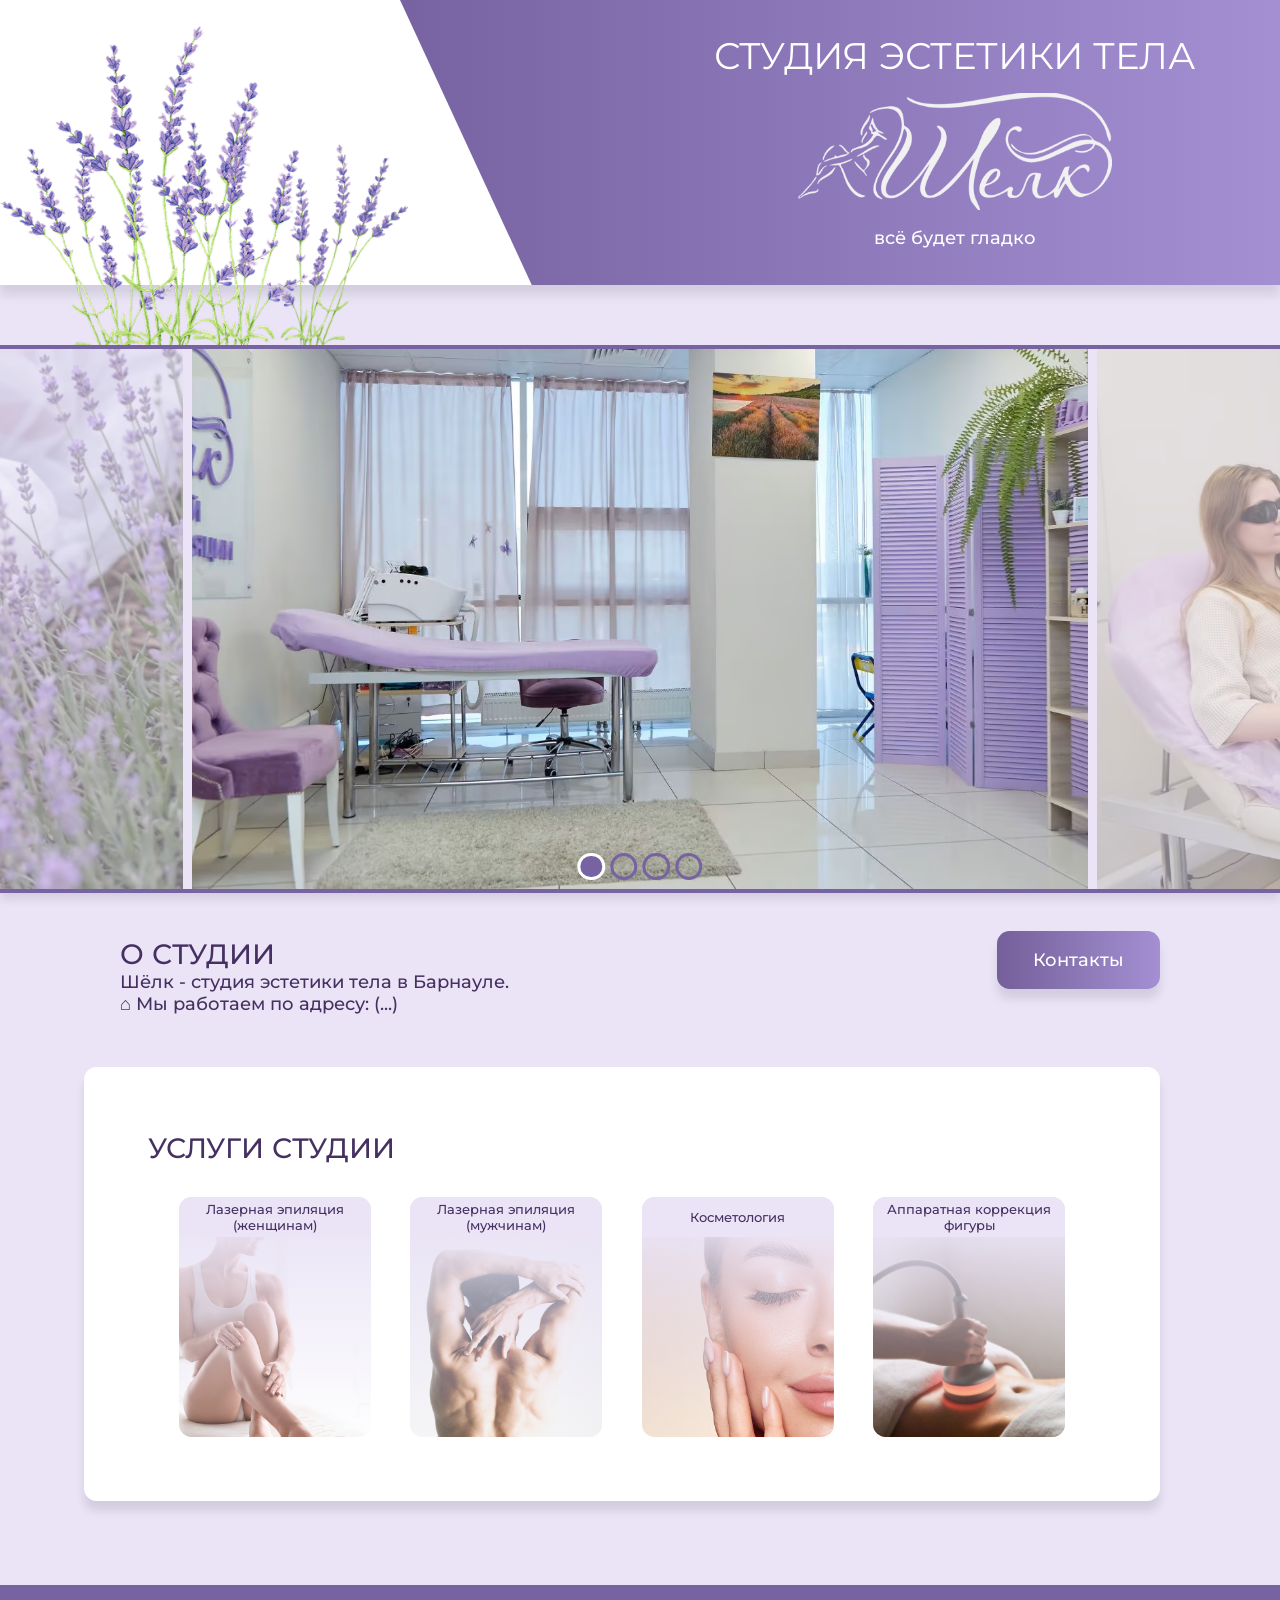
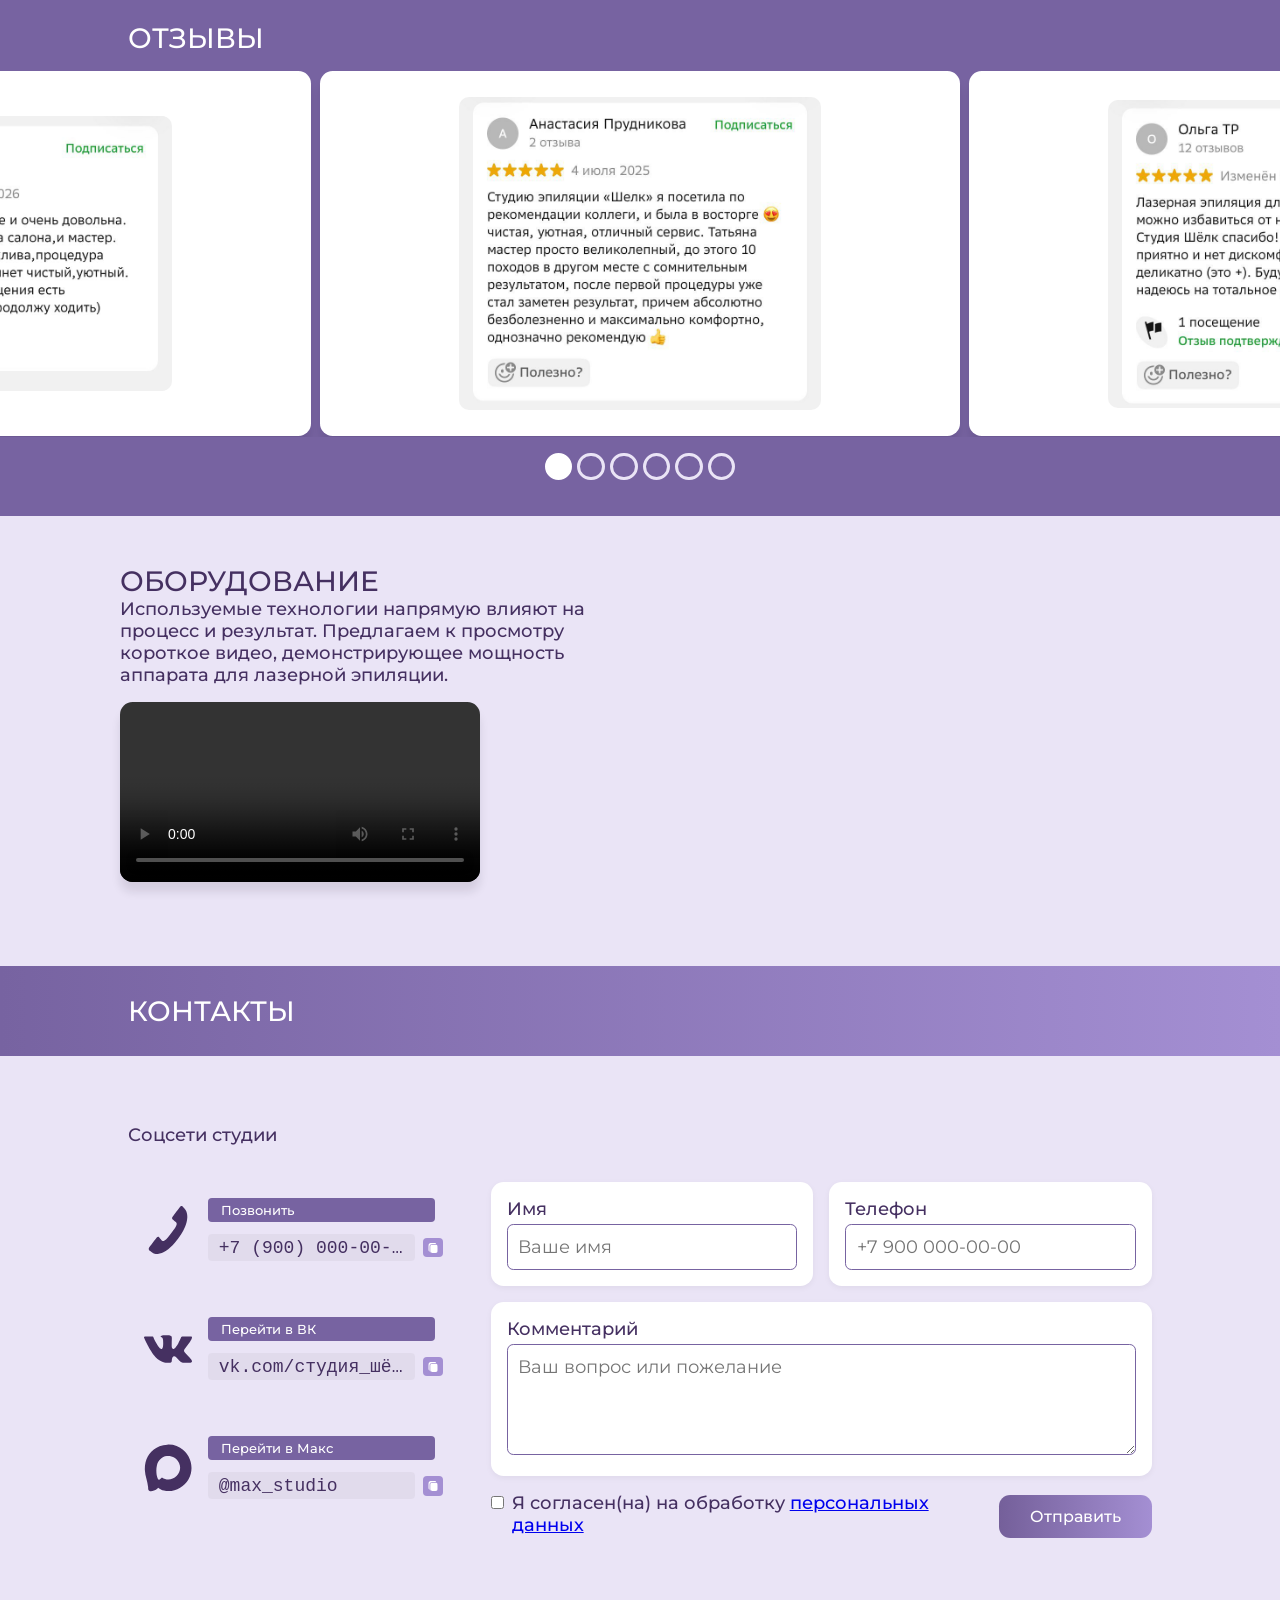
==== src/index.html @ 47ac58d4 "change text spacing" ====
<!DOCTYPE html>
<html lang="en">
<head>
    <meta charset="UTF-8">
    <meta name="viewport" content="width=device-width, initial-scale=1.0">
    <meta name="description" content="Студия эстетики тела «Шёлк» в Барнауле. Лазерная эпиляция, вакуумный массаж, уход за лицом и телом. Запись онлайн или по телефону.">
    <title> Студия Шёлк | Главная </title>

    <link rel="stylesheet" href="./styles/index.css">
    
    <link rel="preconnect" href="https://fonts.googleapis.com">
    <link rel="preconnect" href="https://fonts.gstatic.com" crossorigin>
    <link href="https://fonts.googleapis.com/css2?family=Montserrat:ital,wght@0,100..900;1,100..900&display=swap" rel="stylesheet">

    <script src="index.js" defer></script>
</head>

<body class="flow">
    <header class="flex main-header">
        <div class="flex">

        </div>

        <div class="flow flow--space-small">
            <h1 class="uppercase fs-900">Студия эстетики тела</h1>
            <img src="./assets/logo.svg" alt="Логотип студии Шёлк">
            <p class="lowercase">Всё будет гладко</p>
        </div>
    </header>

    <main class="grid grid-container grid-container--home flow">
        <a href="#contacts" class="btn-appointment bold">Контакты</a>

        <section class="images-wrapper has-lavender" aria-label="Фотографии интерьера студии">
            <div class="carousel-viewport">
                <div class="images-carousel flex">
                    <!-- Слайды добавятся через JS -->
                </div>
            </div>
            <div class="carousel-controls dot-indicators" role="tablist" aria-label="Выберите слайд">
                <!-- Точки генерируются динамически -->
            </div>
        </section>

        <section class="about flex">
            <div>
                <h2 class="uppercase">О студии</h2>
                <p>Шёлк - студия эстетики тела в Барнауле.</p> <p> ⌂ Мы работаем по адресу: (...)</p>
            </div>
        </section>
        
        <section class="services flow">
            <h2 class="uppercase bold">Услуги студии</h2>

            <div class="services-wrapper flex">
                <a href="lazer.html" class="services__card-link">
                    <p class="service-name flex bold">Лазерная эпиляция (женщинам)</p>
                    <div class="services__card-image">
                        <img src="./assets/services-images/img-lazer.png" alt="" loading="lazy">
                    </div>
                </a>

                <a href="lazer-men.html" class="services__card-link">
                    <p class="service-name flex">Лазерная эпиляция (мужчинам)</p>
                    <div class="services__card-image">
                        <img src="./assets/services-images/img-lazer-male.png" alt="" loading="lazy">
                    </div>
                </a>

                <a href="cosmetology.html" class="services__card-link">
                    <p class="service-name flex">Косметология</p>
                    <div class="services__card-image">
                        <img src="./assets/services-images/img-cosm.png" alt="" loading="lazy">
                    </div>
                </a>

                <a href="body-contouring.html" class="services__card-link">
                    <p class="service-name flex">Аппаратная коррекция фигуры</p>
                    <div class="services__card-image">
                        <img src="./assets/services-images/img-figure.png" alt="" loading="lazy">
                    </div>
                </a>
            </div>
        </section>
        
    <section class="reviews grid">
        <h2 class="uppercase">Отзывы</h2>
        <div class="reviews-carousel-wrapper"> 
            <div class="reviews-carousel flex">
                <!-- Слайды заполняются скриптом -->
            </div>
        </div>
        <div class="reviews-controls dot-indicators" role="tablist" aria-label="Выберите слайд">
            <!-- Точки генерируются динамически -->
        </div>
    </section>

        <section class="tech flex">
            <div>
        <h2 class="uppercase">Оборудование</h2>
        <p>Используемые технологии напрямую влияют на процесс и результат. Предлагаем к просмотру короткое видео, демонстрирующее мощность аппарата для лазерной эпиляции.</p>
            </div>
        <video class="video" controls>
            <source src="assets/video-laser.mp4" type="video/mp4">
        </video>
        </section>

<section id="contacts" class="contacts flow" aria-labelledby="contact-heading">
    <h2 id="contact-heading" class="uppercase">Контакты</h2>
    <div class="contacts-content">
        <p>Соцсети студии</p>

        <div class="contacts-layout">
            <div class="contact-cards">
                <!-- Телефон -->
                <div class="contact-card">
                    <img src="assets/social/558022.svg" alt="Телефон" width="48" height="48" class="contact-card-icon">
                    <div class="contact-card-info">
                        <div class="contact-card-row">
                            <a href="tel:+79000000000" class="contact-card-btn">Позвонить</a>
                        </div>
                        <div class="contact-card-row">
                            <span class="contact-card-id" id="phone-id">+7 (900) 000-00-00</span>
                            <button type="button" class="contact-card-btn copy-btn" data-target="phone-id" aria-label="Скопировать номер телефона"></button>
                        </div>
                    </div>
                </div>

                <!-- ВКонтакте -->
                <div class="contact-card">
                    <img src="assets/social/logo-vk.svg" alt="ВКонтакте" width="48" height="48" class="contact-card-icon">
                    <div class="contact-card-info">
                        <div class="contact-card-row">
                            <a href="https://vk.com/студия_шёлк" target="_blank" rel="noopener noreferrer" class="contact-card-btn">Перейти в ВК</a>
                        </div>
                        <div class="contact-card-row">
                            <span class="contact-card-id" id="vk-id">vk.com/студия_шёлк</span>
                            <button type="button" class="contact-card-btn copy-btn" data-target="vk-id" aria-label="Скопировать адрес ВКонтакте"></button>
                        </div>
                    </div>
                </div>

                <!-- Макс -->
                <div class="contact-card">
                    <img src="assets/social/logo_max.svg" alt="Мессенджер Макс" width="48" height="48" class="contact-card-icon">
                    <div class="contact-card-info">
                        <div class="contact-card-row">
                            <a href="https://t.me/max_studio" target="_blank" rel="noopener noreferrer" class="contact-card-btn">Перейти в Макс</a>
                        </div>
                        <div class="contact-card-row">
                            <span class="contact-card-id" id="max-id">@max_studio</span>
                            <button type="button" class="contact-card-btn copy-btn" data-target="max-id" aria-label="Скопировать ник в Максе"></button>
                        </div>
                    </div>
                </div>
            </div>

            <form id="contact-form" class="contact-form"
                  action="https://formspree.io/f/moeqynnl"
                  method="POST" novalidate>
                <div class="form-columns">
                    <div class="form-column form-column--contacts">
                        <div class="form-group">
                            <label for="name">Имя</label>
                            <input type="text" id="name" name="name" placeholder="Ваше имя" required>
                            <span class="error-message" id="name-error"></span>
                        </div>
                        <div class="form-group">
                            <label for="phone">Телефон</label>
                            <input type="tel" id="phone" name="phone" placeholder="+7 900 000-00-00" required>
                            <span class="error-message" id="phone-error"></span>
                        </div>
                    </div>

                    <div class="form-column form-column--message">
                        <div class="form-group">
                            <label for="message">Комментарий</label>
                            <textarea id="message" name="message" rows="4" placeholder="Ваш вопрос или пожелание"></textarea>
                        </div>
                        <div class="form-group form-group--checkbox">
                            <input type="checkbox" id="consent" name="consent" required>
                            <label for="consent">Я согласен(на) на обработку <a href="#" id="open-policy" data-modal="policy-modal">персональных данных</a></label>
                            <span class="error-message" id="consent-error"></span>
                        </div>
                        <button type="submit" class="submit-btn">Отправить</button>
                        <div id="form-feedback" class="form-feedback" role="status"></div>
                    </div>
                </div>
            </form>
        </div>
    </div>

    <!-- Модальное окно с политикой -->
    <div class="modal" id="policy-modal" role="dialog" aria-modal="true" aria-labelledby="policy-title">
        <div class="modal-content">
            <button type="button" class="modal-close" aria-label="Закрыть">&times;</button>
            <h3 id="policy-title">Политика обработки персональных данных</h3>
            <div class="policy-text">
                <p>Ваши персональные данные (имя, контактная информация) обрабатываются исключительно с целью связи с вами и не передаются третьим лицам. Нажимая кнопку «Отправить», вы даёте согласие на обработку указанных данных.</p>
            </div>
        </div>
    </div>
</section>

    </main>

    <footer>

    </footer>
</body>
</html>
---- src/styles/index.css ----
@import './reset.css';
@import './variables.css';
@import './globals.css';
@import './pages.css';
@import './components.css';
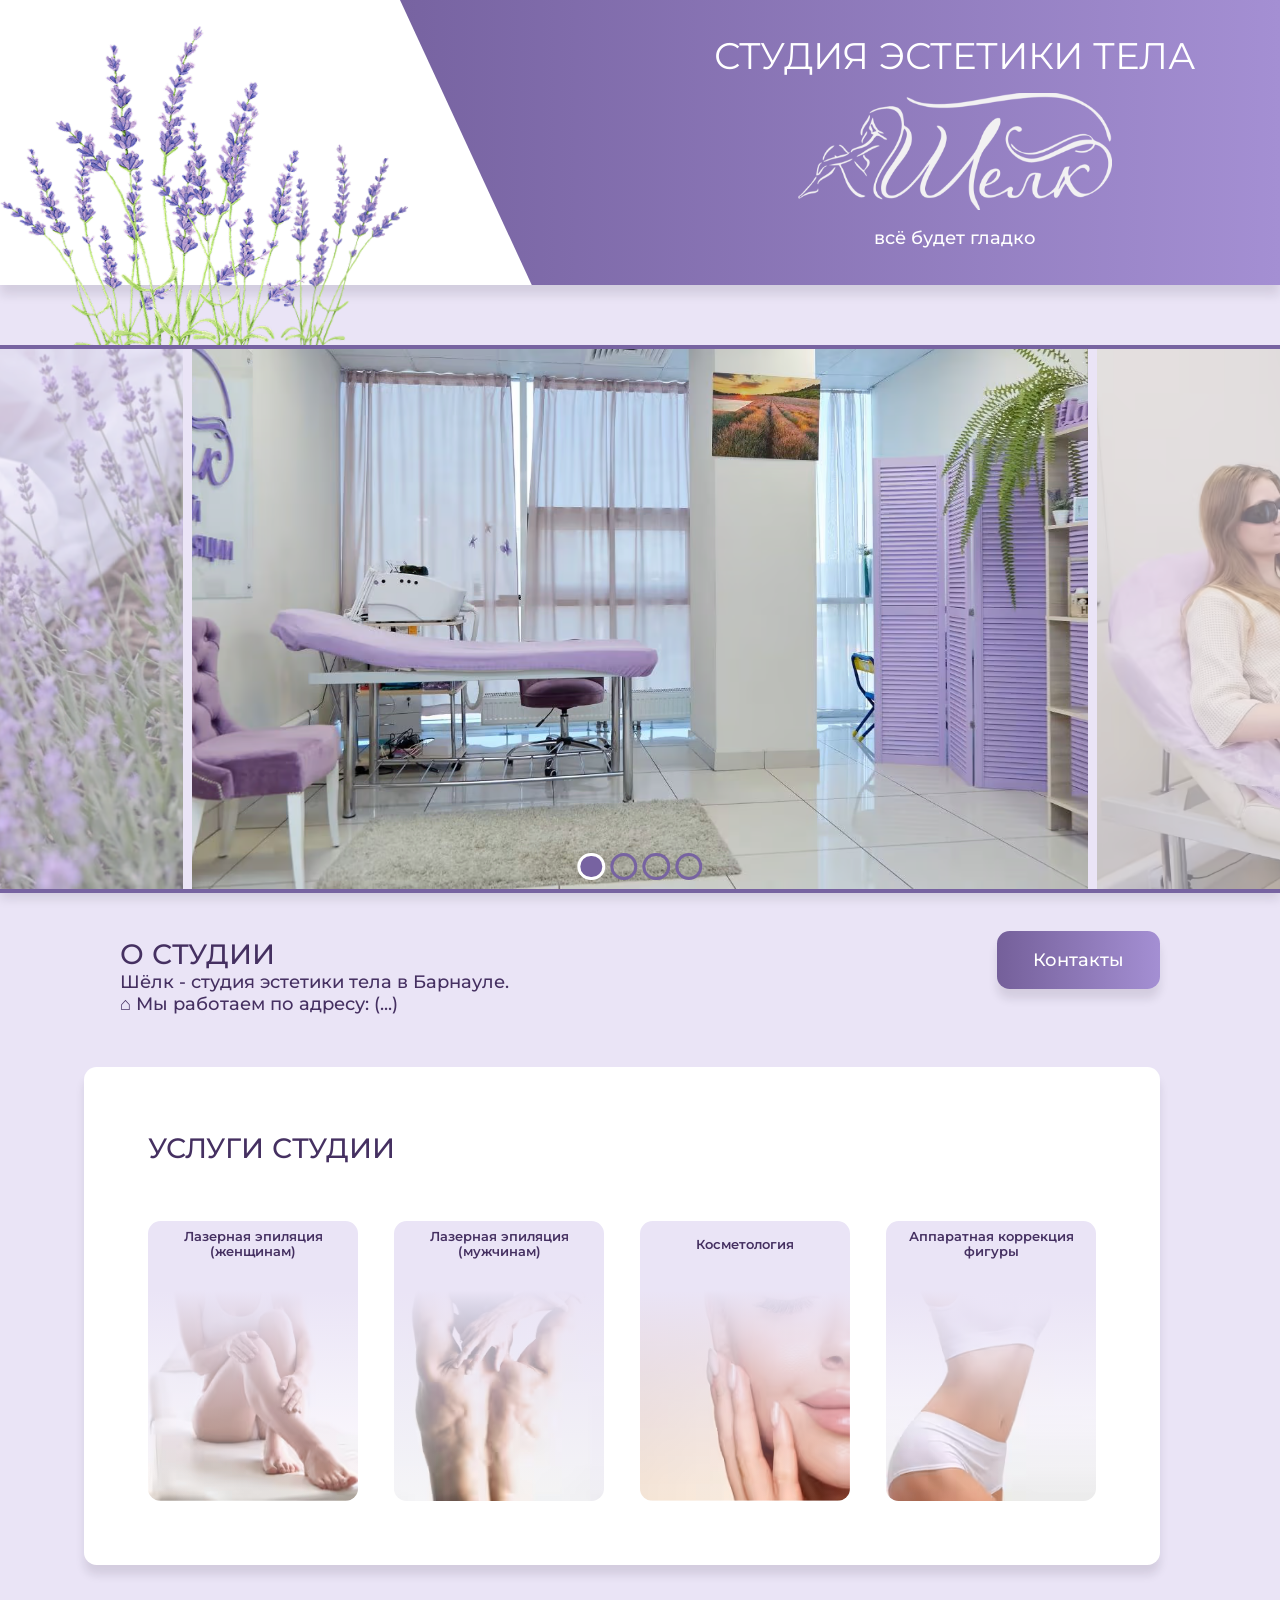
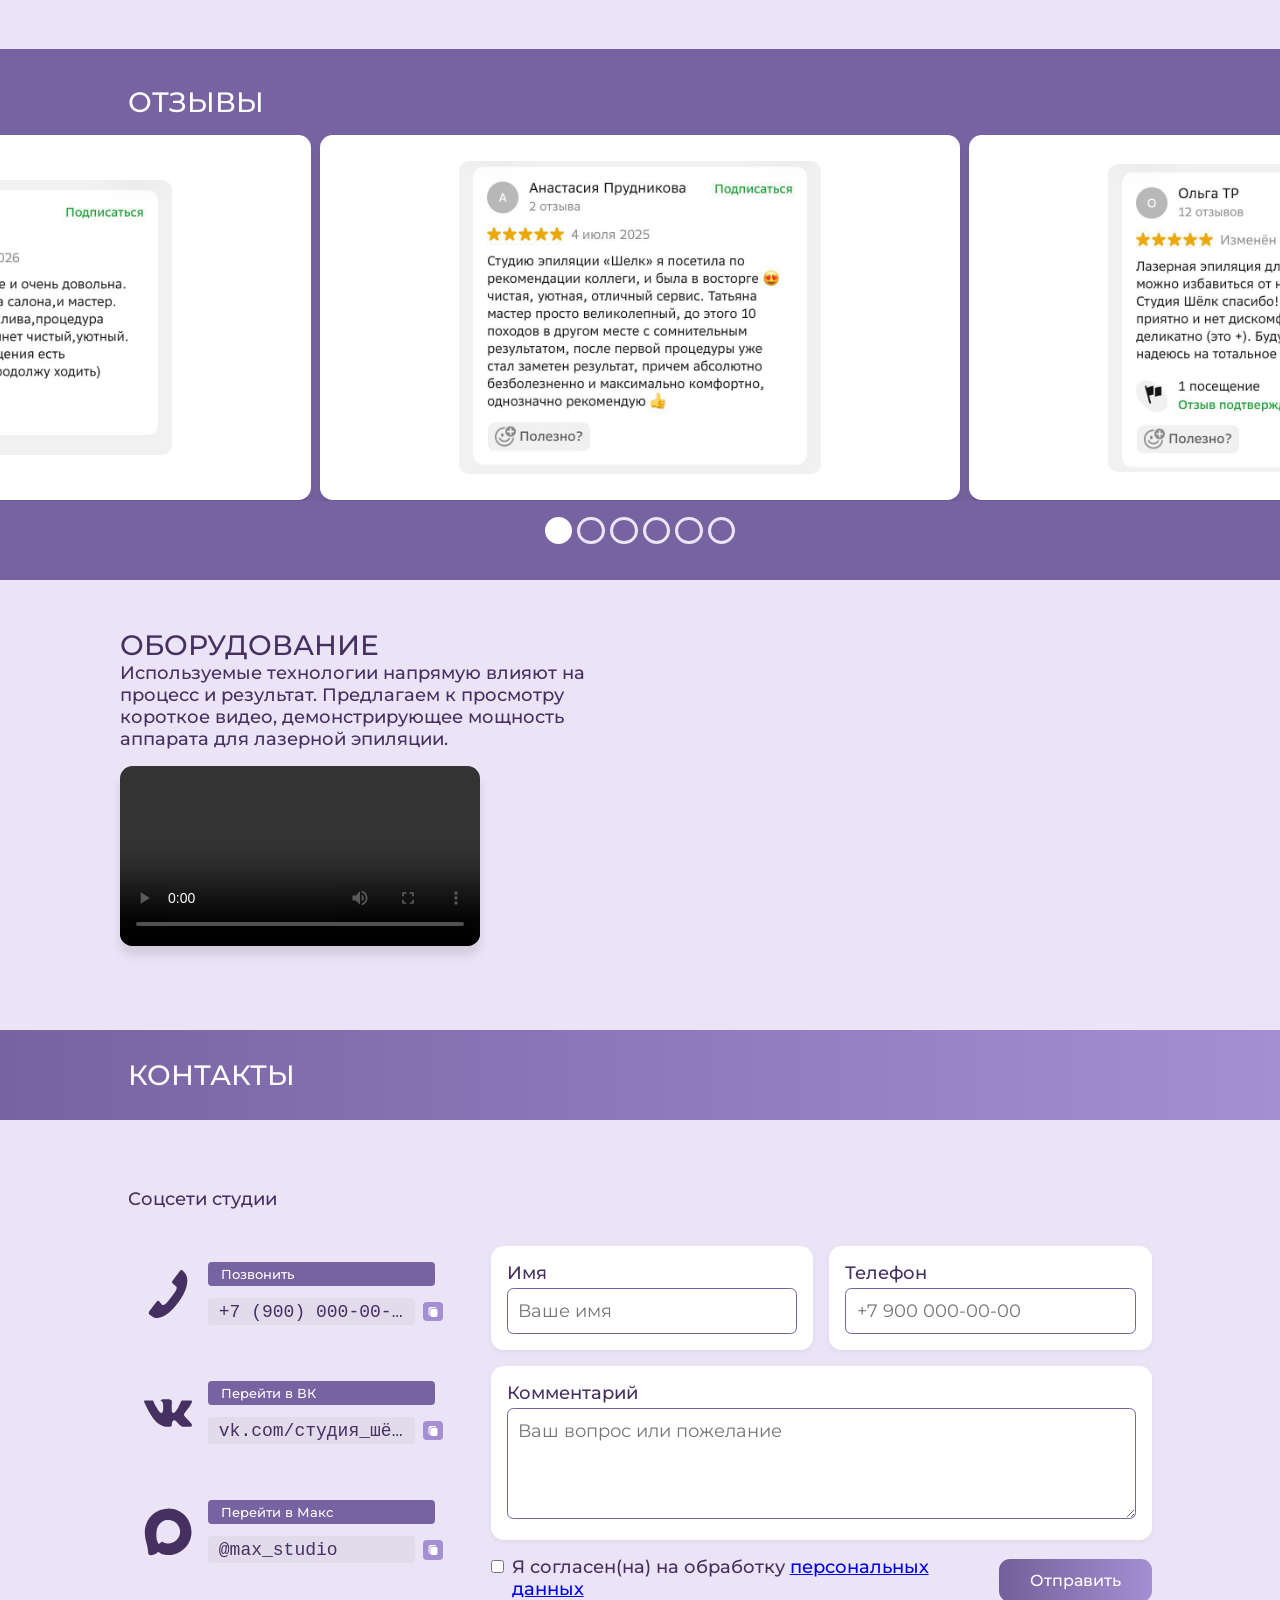
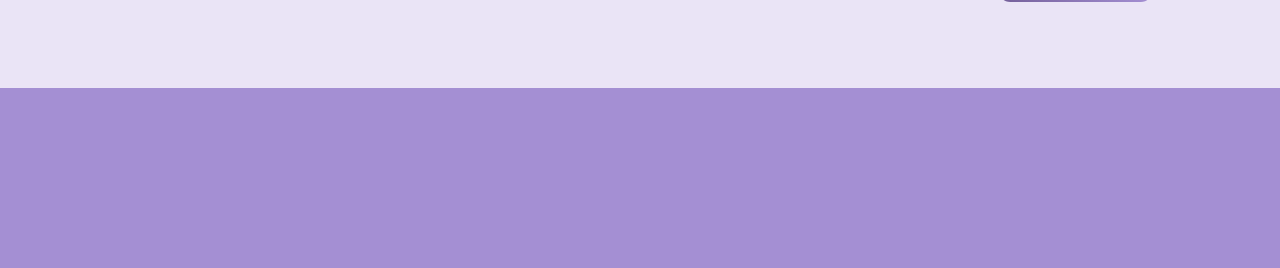
==== commit f3092f40: "lighter images formats" ====
--- a/src/index.html
+++ b/src/index.html
@@ -49,39 +49,55 @@
             </div>
         </section>
         
-        <section class="services flow">
-            <h2 class="uppercase bold">Услуги студии</h2>
-
-            <div class="services-wrapper flex">
-                <a href="lazer.html" class="services__card-link">
-                    <p class="service-name flex bold">Лазерная эпиляция (женщинам)</p>
-                    <div class="services__card-image">
-                        <img src="./assets/services-images/img-lazer.png" alt="" loading="lazy">
-                    </div>
-                </a>
-
-                <a href="lazer-men.html" class="services__card-link">
-                    <p class="service-name flex">Лазерная эпиляция (мужчинам)</p>
-                    <div class="services__card-image">
-                        <img src="./assets/services-images/img-lazer-male.png" alt="" loading="lazy">
-                    </div>
-                </a>
-
-                <a href="cosmetology.html" class="services__card-link">
-                    <p class="service-name flex">Косметология</p>
-                    <div class="services__card-image">
-                        <img src="./assets/services-images/img-cosm.png" alt="" loading="lazy">
-                    </div>
-                </a>
-
-                <a href="body-contouring.html" class="services__card-link">
-                    <p class="service-name flex">Аппаратная коррекция фигуры</p>
-                    <div class="services__card-image">
-                        <img src="./assets/services-images/img-figure.png" alt="" loading="lazy">
-                    </div>
-                </a>
-            </div>
-        </section>
+<section class="services flow">
+    <h2 class="uppercase bold">Услуги студии</h2>
+
+    <div class="services-wrapper flex">
+        <a href="lazer.html" class="services__card-link">
+            <p class="service-name flex bold">Лазерная эпиляция (женщинам)</p>
+            <div class="services__card-image">
+                <picture>
+                    <source type="image/avif" srcset="./assets/services-images/img-lazer.avif">
+                    <source type="image/webp" srcset="./assets/services-images/img-lazer.webp">
+                    <img src="./assets/services-images/img-lazer.jpg" alt="" loading="lazy">
+                </picture>
+            </div>
+        </a>
+
+        <a href="lazer-men.html" class="services__card-link">
+            <p class="service-name flex">Лазерная эпиляция (мужчинам)</p>
+            <div class="services__card-image">
+                <picture>
+                    <source type="image/avif" srcset="./assets/services-images/img-lazer-male.avif">
+                    <source type="image/webp" srcset="./assets/services-images/img-lazer-male.webp">
+                    <img src="./assets/services-images/img-lazer-male.jpg" alt="" loading="lazy">
+                </picture>
+            </div>
+        </a>
+
+        <a href="cosmetology.html" class="services__card-link">
+            <p class="service-name flex">Косметология</p>
+            <div class="services__card-image">
+                <picture>
+                    <source type="image/avif" srcset="./assets/services-images/img-cosm.avif">
+                    <source type="image/webp" srcset="./assets/services-images/img-cosm.webp">
+                    <img src="./assets/services-images/img-cosm.jpg" alt="" loading="lazy">
+                </picture>
+            </div>
+        </a>
+
+        <a href="body-contouring.html" class="services__card-link">
+            <p class="service-name flex">Аппаратная коррекция фигуры</p>
+            <div class="services__card-image">
+                <picture>
+                    <source type="image/avif" srcset="./assets/services-images/img-figure.avif">
+                    <source type="image/webp" srcset="./assets/services-images/img-figure.webp">
+                    <img src="./assets/services-images/img-figure.jpg" alt="" loading="lazy">
+                </picture>
+            </div>
+        </a>
+    </div>
+</section>
         
     <section class="reviews grid">
         <h2 class="uppercase">Отзывы</h2>
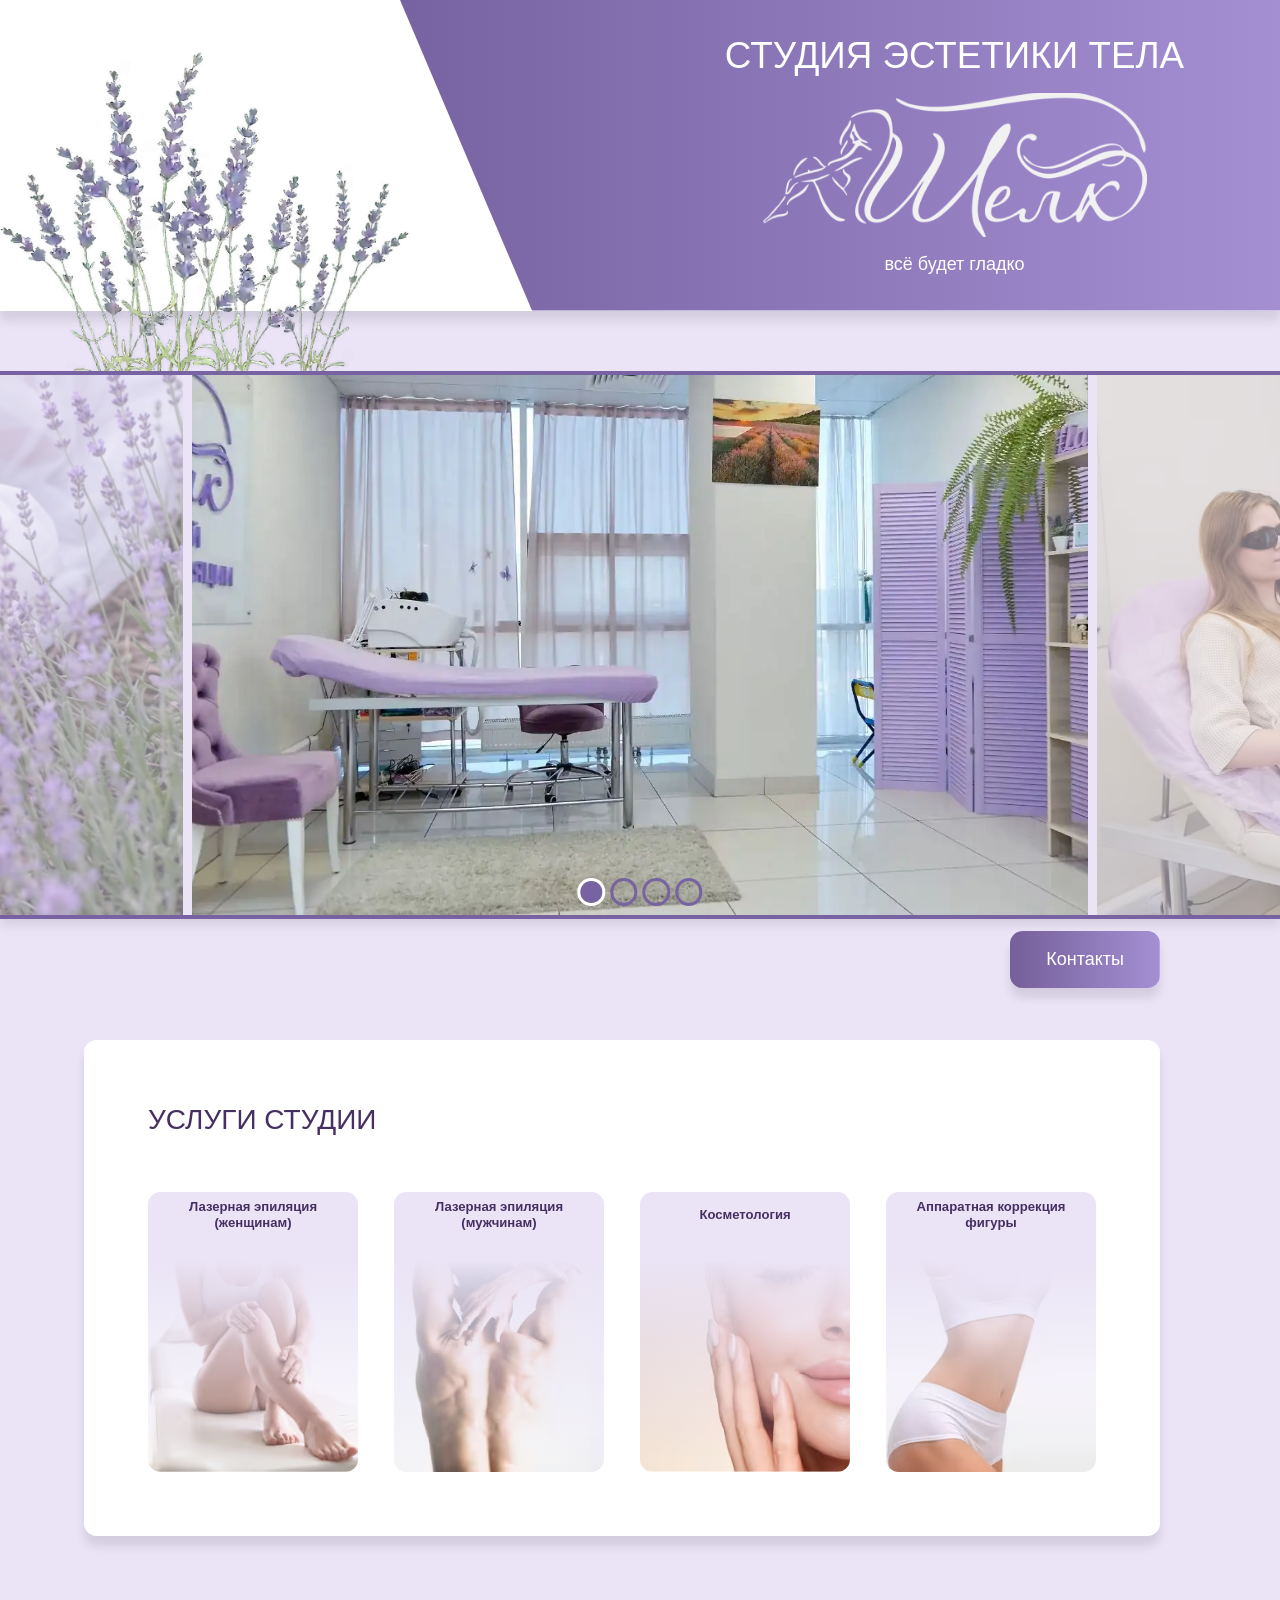
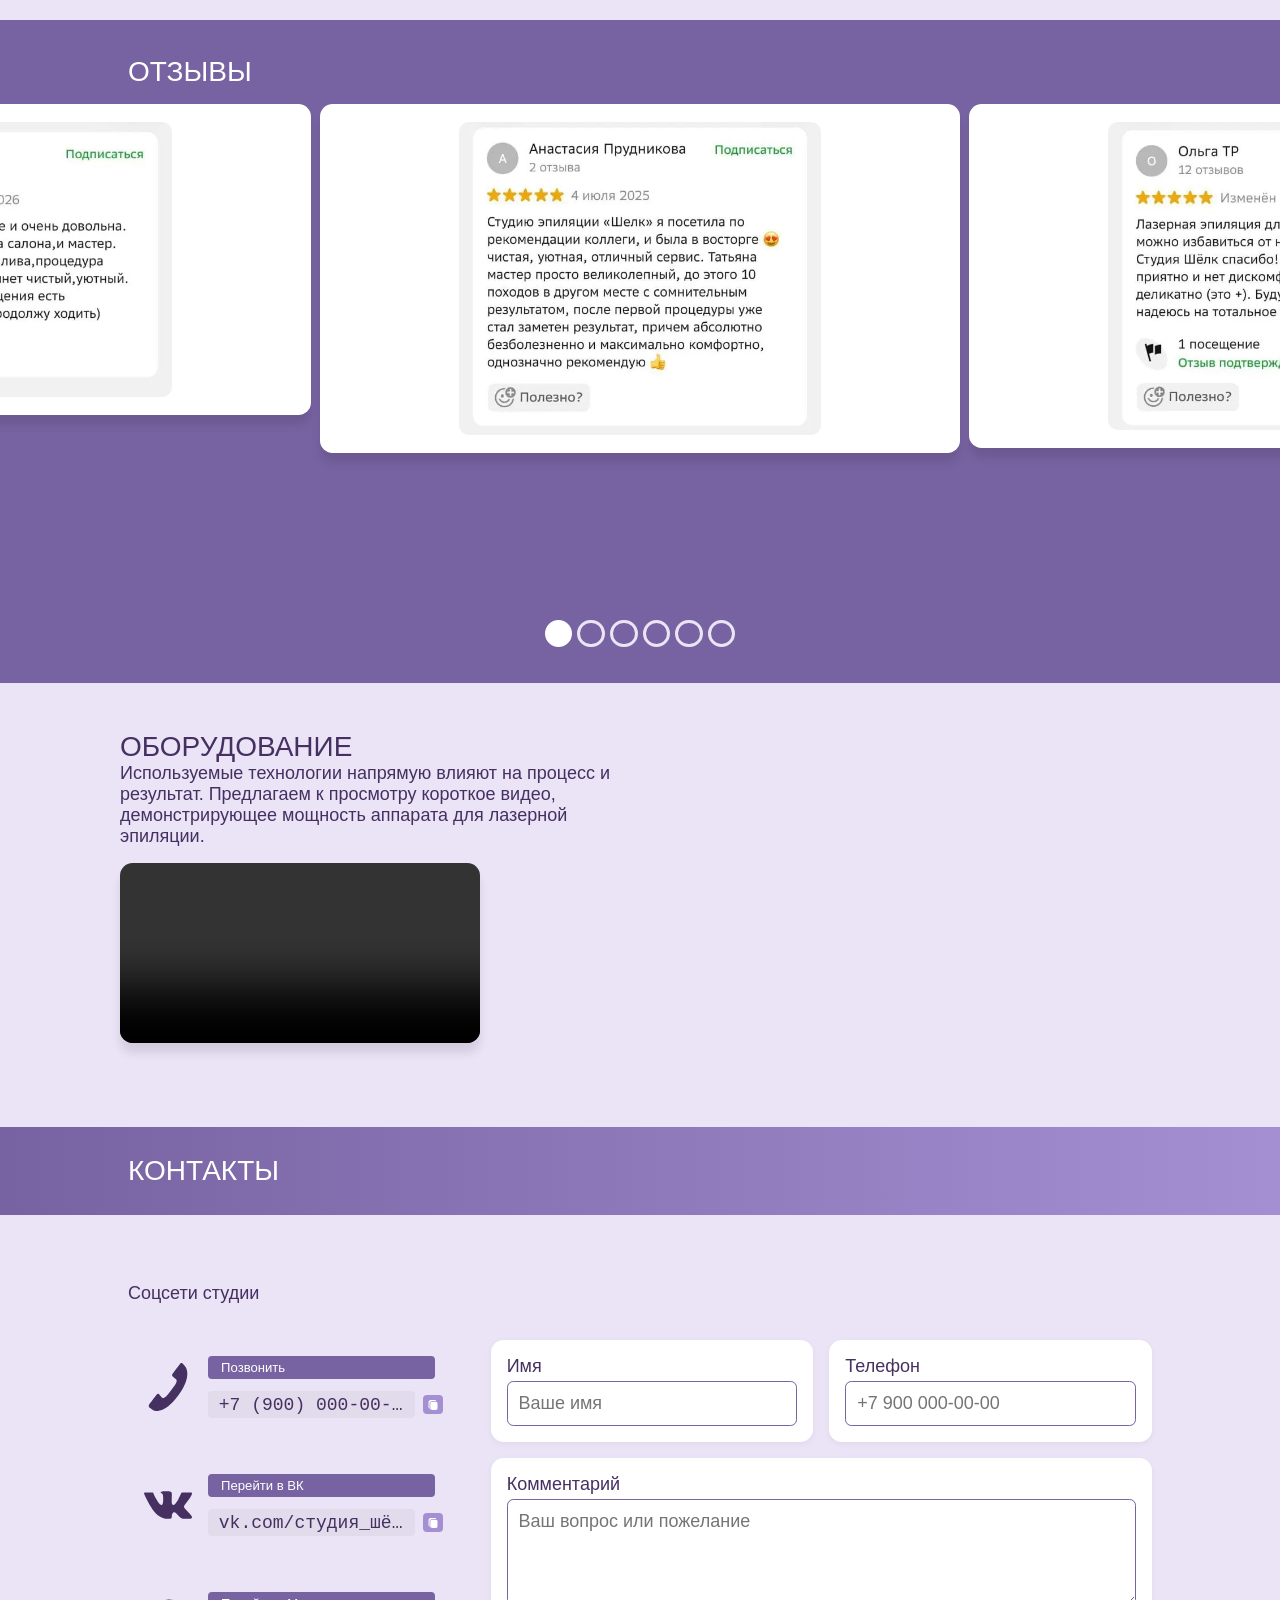
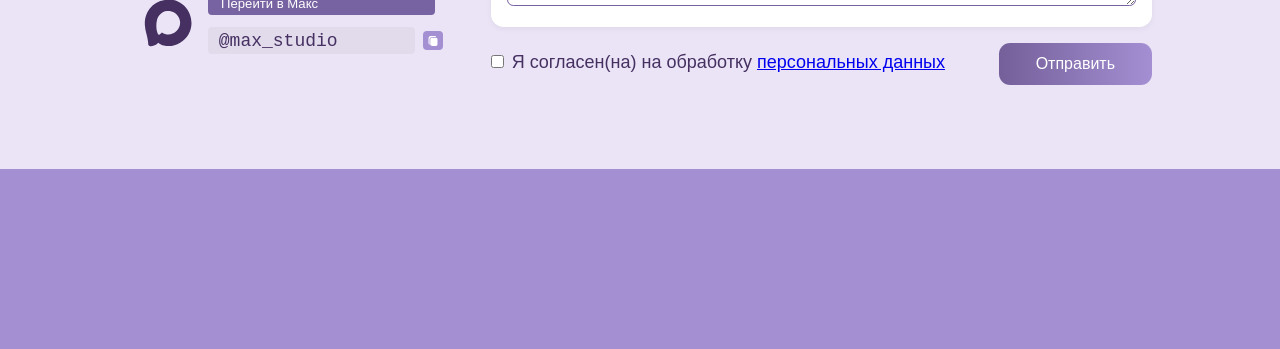
==== commit a45d3c99: "optimized performance" ====
--- a/src/index.html
+++ b/src/index.html
@@ -8,10 +8,6 @@
 
     <link rel="stylesheet" href="./styles/index.css">
     
-    <link rel="preconnect" href="https://fonts.googleapis.com">
-    <link rel="preconnect" href="https://fonts.gstatic.com" crossorigin>
-    <link href="https://fonts.googleapis.com/css2?family=Montserrat:ital,wght@0,100..900;1,100..900&display=swap" rel="stylesheet">
-
     <script src="index.js" defer></script>
 </head>
 
@@ -31,24 +27,28 @@
     <main class="grid grid-container grid-container--home flow">
         <a href="#contacts" class="btn-appointment bold">Контакты</a>
 
-        <section class="images-wrapper has-lavender" aria-label="Фотографии интерьера студии">
-            <div class="carousel-viewport">
-                <div class="images-carousel flex">
-                    <!-- Слайды добавятся через JS -->
-                </div>
-            </div>
-            <div class="carousel-controls dot-indicators" role="tablist" aria-label="Выберите слайд">
-                <!-- Точки генерируются динамически -->
-            </div>
-        </section>
-
-        <section class="about flex">
-            <div>
-                <h2 class="uppercase">О студии</h2>
-                <p>Шёлк - студия эстетики тела в Барнауле.</p> <p> ⌂ Мы работаем по адресу: (...)</p>
-            </div>
-        </section>
-        
+<section class="images-wrapper has-lavender" aria-label="Фотографии интерьера студии">
+    <div class="carousel-viewport">
+        <div class="images-carousel flex">
+            <!-- Первый слайд статично в HTML -->
+        <picture data-index="0" data-static="true">
+            <source type="image/webp"
+                    srcset="./assets/home-images/home-1-large.webp"
+                    sizes="(min-width: 45em) 60vw, 90vw">
+            <img src="./assets/home-images/home-1-large.jpeg"
+                width="1200" height="750"
+                fetchpriority="high"
+                decoding="async"
+                alt="">
+        </picture>
+            <!-- Остальные слайды и клоны добавятся через JS -->
+        </div>
+    </div>
+    <div class="carousel-controls dot-indicators" role="tablist" aria-label="Выберите слайд">
+        <!-- Точки генерируются динамически -->
+    </div>
+</section>
+
 <section class="services flow">
     <h2 class="uppercase bold">Услуги студии</h2>
 
@@ -59,7 +59,7 @@
                 <picture>
                     <source type="image/avif" srcset="./assets/services-images/img-lazer.avif">
                     <source type="image/webp" srcset="./assets/services-images/img-lazer.webp">
-                    <img src="./assets/services-images/img-lazer.jpg" alt="" loading="lazy">
+                    <img src="./assets/services-images/img-lazer.jpg" alt="" width="600" height="750" loading="lazy">
                 </picture>
             </div>
         </a>
@@ -70,7 +70,7 @@
                 <picture>
                     <source type="image/avif" srcset="./assets/services-images/img-lazer-male.avif">
                     <source type="image/webp" srcset="./assets/services-images/img-lazer-male.webp">
-                    <img src="./assets/services-images/img-lazer-male.jpg" alt="" loading="lazy">
+                    <img src="./assets/services-images/img-lazer-male.jpg" alt="" width="600" height="750" loading="lazy">
                 </picture>
             </div>
         </a>
@@ -81,7 +81,7 @@
                 <picture>
                     <source type="image/avif" srcset="./assets/services-images/img-cosm.avif">
                     <source type="image/webp" srcset="./assets/services-images/img-cosm.webp">
-                    <img src="./assets/services-images/img-cosm.jpg" alt="" loading="lazy">
+                    <img src="./assets/services-images/img-cosm.jpg" alt="" width="600" height="750" loading="lazy">
                 </picture>
             </div>
         </a>
@@ -92,7 +92,7 @@
                 <picture>
                     <source type="image/avif" srcset="./assets/services-images/img-figure.avif">
                     <source type="image/webp" srcset="./assets/services-images/img-figure.webp">
-                    <img src="./assets/services-images/img-figure.jpg" alt="" loading="lazy">
+                    <img src="./assets/services-images/img-figure.jpg" alt="" width="600" height="750" loading="lazy">
                 </picture>
             </div>
         </a>
--- a/src/styles/index.css
+++ b/src/styles/index.css
@@ -1,5 +1,1664 @@
-@import './reset.css';
-@import './variables.css';
-@import './globals.css';
-@import './pages.css';
-@import './components.css';
+
+
+:root {
+    --clr-bg: #eae4f6;
+    --clr-bg-alt: #FFFFFF;
+
+    --clr-purple-dark: #7763a1;
+    --clr-purple: #a48fd3;
+    --clr-purple-darkest: #453061;
+
+    --border-radius: 0.7em;
+    --color-bg-alt-hsl: 0, 0%, 100%;
+
+    --h: 0; 
+    --s: 0%;
+    --l: 100%;
+    --color-bg-alt: hsl(var(--h), var(--s), var(--l));
+
+    --shadow: 0 10px 10px rgba(16, 11, 25, 0.1);
+
+    /* gaps */
+    --gap-small: 0.5em;
+    --gap-medium: 2em;
+    --gap-large: 4em;
+
+    /* font-sizes */
+    --fs-900: clamp(1.1rem, 2.5vw + 0.3rem, 3.2rem);
+    --fs-800: 3.5rem;
+    --fs-700: 1.5rem;
+    --fs-600: 1rem;
+    --fs-500: 1.3rem;
+    --fs-400: 0.9375rem;
+    --fs-300: clamp(0.45rem, 1.2vw + 0.2rem, 0.9rem);
+    --fs-200: 0.875rem;
+}
+
+    @media (min-width: 35em) {
+    :root {
+        --fs-800: 5rem;
+        --fs-700: 2.5rem;
+        --fs-600: 1.5rem;
+        --fs-500: 1.5rem;
+        --fs-400: 1rem;
+        --fs-300: clamp(0.5rem, 1vw + 0.5rem, 1.2rem);
+    }
+}
+
+    @media (min-width: 64em) {
+        :root {
+            /* font-sizes */
+            --fs-800: 6.25rem;
+            --fs-700: 3.5rem;
+            --fs-600: 2rem;
+            --fs-500: 1.75rem;
+            --fs-400: 1.125rem;
+            --fs-300: clamp(0.5rem, 0.65vw + 0.3rem, 2rem);
+        }
+    }
+
+/* ------------------- */
+/* Reset               */
+/* ------------------- */
+
+/* Box sizing */
+*,
+*::before,
+*::after {
+    box-sizing: border-box;
+    padding: 0;
+    margin: 0;
+}
+
+/* Reset margins */
+body,
+h1,
+h2,
+h3,
+h4,
+h5,
+p,
+figure,
+picture {
+    margin: 0; 
+}
+
+h1 {
+    font-weight: 400;
+}
+h2,
+h3,
+h4,
+h5,
+h6,
+p,
+a {
+    font-weight: 500;
+}
+
+
+/* make images easier to work with */
+img,
+picutre {
+    max-width: 100%;
+    display: block;
+}
+
+/* make form elements easier to work with */
+input,
+button,
+textarea,
+select {
+    font: inherit;
+}
+
+/* buttons reset */
+button {
+    all: unset;
+    cursor: pointer;
+    font-weight: 500;
+}
+
+ul {
+    list-style-type: none;
+    padding-left: 0;
+    margin: 0;
+}
+
+/* remove animations for people who've turned them off */
+@media (prefers-reduced-motion: reduce) {  
+  *,
+  *::before,
+  *::after {
+    animation-duration: 0.01ms !important;
+    animation-iteration-count: 1 !important;
+    transition-duration: 0.01ms !important;
+    scroll-behavior: auto !important;
+  }
+}
+
+/* ------------------- */
+/* Utility classes     */
+/* ------------------- */
+
+.flex {
+    display: flex;
+    gap: var(--gap, 1rem);
+}
+
+.grid {
+    display: grid;
+    gap: var(--gap, 1rem);
+}
+
+.d-block {
+    display: block;
+}
+
+.flow > * + * {      /*for spacing!*/
+    margin-top: var(--flow-space, 2rem);
+}
+
+.flow--space-small {
+    --flow-space: .5rem;
+}
+
+.container {
+    padding-inline: 2em;
+    margin-inline: auto;
+    max-width: 80rem;
+}
+
+/*fonts */
+.letter-spacing-1 { letter-spacing: 4.75px; } 
+.letter-spacing-2 { letter-spacing: 2.7px; } 
+.letter-spacing-3 { letter-spacing: 2.35px; } 
+
+.uppercase { text-transform: uppercase; }
+.lowercase { text-transform: lowercase; }
+
+.fs-900 { font-size: var(--fs-900); }
+.fs-800 { font-size: var(--fs-800); }
+.fs-700 { font-size: var(--fs-700); }
+.fs-600 { font-size: var(--fs-600); }
+.fs-500 { font-size: var(--fs-500); }
+.fs-400 { font-size: var(--fs-400); }
+.fs-300 { font-size: var(--fs-300); }
+.fs-200 { font-size: var(--fs-200); }
+
+.fs-900,
+.fs-800,
+.fs-700,
+.fs-600 {
+    line-height: 1.1;
+}
+
+.sr-only {
+  position: absolute;
+  width: 1px;
+  height: 1px;
+  padding: 0;
+  margin: -1px;
+  overflow: hidden;
+  clip: rect(0, 0, 0, 0);
+  white-space: nowrap; /* added line */
+  border: 0;
+}
+
+.skip-to-content {
+    position: absolute;
+    z-index: 9999;
+    background: hsl( var(--clr-white) );
+    color: hsl( var(--clr-dark) );
+    padding: .5em 1em;
+    margin-inline: auto;
+    transform: translateY(-100%);
+    transition: transform 250ms ease-in;
+}
+
+.skip-to-content:focus {
+    transform: translateY(0);
+}
+
+.tab-list button:focus-visible {
+  outline: 2px solid white;
+  outline-offset: 2px;
+}
+
+
+.uppercase {
+    text-transform: uppercase;
+}
+
+.lowercase {
+    text-transform: lowercase;
+}
+
+html {
+    scroll-behavior: smooth;
+}
+
+@media (prefers-reduced-motion: reduce) {
+    html {
+        scroll-behavior: auto;
+    }
+}
+
+body {
+    background-color: var(--clr-bg);
+    color: var(--clr-purple-darkest);
+    font-size: var(--fs-400);
+    position: relative;
+    font-family: "Montserrat", sans-serif;
+    font-style: normal;
+}
+
+footer {
+    width: 100%;
+    height: 10em;
+    background-color: var(--clr-purple);
+}
+
+
+.main-header {
+    flex-direction: column-reverse;
+    width: 100%;
+    background-color: var(--clr-bg-alt);
+    position: relative;
+    z-index: 0;
+    box-shadow: var(--shadow);
+}
+
+.main-header > * {
+    display: flex;
+    flex: 1;
+}
+
+.main-header div:first-child {
+    flex: 1 1 10vh;
+}
+
+.main-header div:last-child {
+    flex: 1 1 40vh;
+    flex-direction: column;
+    align-items: center;
+    justify-content: center;
+    background-image: linear-gradient(to right, var(--clr-purple-dark), var(--clr-purple));
+    color: var(--clr-bg-alt);
+    position: relative;
+    padding: 2em 1.5em;
+    gap: var(--gap-small);
+}
+
+.main-header > div:last-child > img {
+    width: clamp(10em, 30vw, 22em);
+    height: auto;
+}
+
+.primary-navigation {
+    list-style-type: none;
+}
+
+@media (min-width: 35em) {
+    .main-header {
+        flex-direction: row;
+    }
+    .main-header div:first-child {
+        flex: 0 0 10%;
+        padding: 0;
+    }
+    .main-header div:last-child {
+        flex: 1 1 90%; 
+        clip-path: polygon(0% 0%, 100% 0%, 100% 100%, 15% 100%);
+        padding-left: 20%;
+    }
+}
+
+@media (min-width: 64em) {
+    .main-header div:first-child {
+        flex: 0 0 30%; 
+    }
+    .main-header div:last-child {
+        flex: 1 1 70%;  
+    }
+}
+
+h2 {
+    font-size: var(--fs-500);
+}
+
+
+/* ------------------- */
+/* Components          */
+/* ------------------- */
+/* скроллбар */
+/* WebKit (Chrome, Edge, Safari) */
+::-webkit-scrollbar-thumb {
+    background: var(--clr-purple-dark);
+}
+
+::-webkit-scrollbar-thumb:hover {
+    background: var(--clr-purple-darkest);
+}
+
+::-webkit-scrollbar-button {
+    background-color: var(--clr-purple-dark);
+}
+
+/* Firefox */
+html {
+    scrollbar-color: var(--clr-purple-dark) transparent;
+}
+
+.btn-appointment {
+    background: linear-gradient(to right, var(--clr-purple-darkest), var(--clr-purple));
+    background-size: 200% 100%;
+    background-position: right center;
+    color: var(--clr-bg-alt);
+    text-decoration: none;
+    padding: 1em 2em;
+    border-radius: var(--border-radius);
+    transition: background-position 0.3s ease;
+}
+
+.btn-appointment:hover {
+    background-position: left center;
+}
+
+.dot-indicators {
+    display: flex;
+    align-self: center;
+    justify-self: center;
+    gap: 5px;
+}
+
+.dot-indicators > * {
+    cursor: pointer;
+    border: 0;
+    border-radius: 50%;
+    padding: .4em;
+    background-color: transparent;
+    border: 2px solid var(--clr-purple-dark);
+}
+
+@media (min-width: 35em) {
+    .dot-indicators > * {
+    padding: .6em;
+    border-width: 3px
+}
+}
+
+.dot-indicators > *:hover,
+.dot-indicators > *:focus-visible {
+    background-color: var(--clr-bg-alt);
+}
+
+.dot-indicators > [aria-selected="true"] {
+    background-color: var(--clr-purple-dark); 
+    border-color: var(--clr-bg-alt);
+}
+
+.reviews-controls > * {
+    border-color: var(--clr-bg);
+}
+
+.reviews-controls > *:hover,
+.reviews-controls > *:focus-visible {
+    background-color: var(--clr-purple);
+    border-color: var(--clr-bg-alt);
+}
+
+.reviews-controls > [aria-selected="true"] {
+    background-color: var(--clr-bg-alt); 
+}
+
+.reviews-carousel,
+.images-carousel {
+  scrollbar-width: none;
+  -ms-overflow-style: none;
+}
+.reviews-carousel::-webkit-scrollbar,
+.images-carousel::-webkit-scrollbar {
+  display: none;
+}
+
+section {
+    width: 100%;
+}
+
+.images-carousel,
+.reviews-carousel {
+    touch-action: pan-y;
+    user-select: none;
+    -webkit-user-select: none;
+}
+
+/* Базовая сетка */
+.grid-container--home {
+    grid-template-areas: 
+        ". btn ."
+        "images images images"
+        ". about ."
+        ". services ."
+        "reviews reviews reviews"
+        ". tech ."
+        "contacts contacts contacts";
+    grid-template-columns: 1fr 90vw 1fr;
+}
+
+.btn-appointment {
+    display: block;
+    justify-self: center;
+    align-self: center;
+    grid-area: btn;
+    position: relative;
+    z-index: 500;
+    box-shadow: var(--shadow);
+    margin: 0;
+}
+
+@media (min-width: 35em) {
+    .btn-appointment {
+        justify-self: end;
+        margin: 0; 
+    }
+}
+
+@media (min-width: 64em) {
+    .btn-appointment {
+        margin: 0;
+    }
+}
+
+@media (min-width: 64em) {
+    .grid-container--home {
+        grid-template-areas: 
+            "images images images images"
+            ". about btn ."
+            ". services services ."
+            "reviews reviews reviews reviews"
+            ". tech tech ."
+            "contacts contacts contacts contacts";
+        grid-template-columns: 1fr 40vw 40vw 1fr;
+    }
+
+    .about {
+        grid-area: about;
+        justify-content: flex-start; 
+    }
+
+    .btn-appointment {
+        justify-self: end; 
+        align-self: center;  
+        margin: 0;
+    }
+}
+
+/*index page */
+/* ------------------------------- */
+/* Начальные изображения (карусель)*/
+/* -------------------------------- */
+
+.carousel-viewport {
+    position: relative;
+    z-index: 100;
+    overflow: hidden;
+    width: 100%;
+    outline: 4px solid var(--clr-purple-dark);
+    box-shadow: var(--shadow);
+}
+
+.images-wrapper {
+    position: relative;
+    display: inline-block;
+    grid-area: images;
+}
+
+.images-carousel {
+    position: relative;
+    width: 100%;
+    z-index: 1;
+    scroll-behavior: smooth;
+    transition: transform 0.5s ease;
+    will-change: transform;
+    gap: var(--gap-small);
+}
+
+.images-carousel > picture {
+    flex: 0 0 90vw;
+    width: 90vw;
+    aspect-ratio: 16 / 10;  
+    display: block;
+    overflow: hidden;
+    transition: opacity 0.8s ease;
+}
+
+.images-carousel > picture > img {
+    width: 100%;
+    height: 100%;
+    object-fit: cover;
+    object-position: center bottom;
+    display: block;
+}
+
+@media (min-width: 35em) {
+    .images-carousel > picture {
+        flex: 0 0 80vw;
+        width: 80vw;
+    }
+}
+
+@media (min-width: 45em) {
+    .images-carousel > picture {
+        flex: 0 0 70vw;
+        width: 60vw;
+        max-height: 60vh;
+    }
+}
+
+.images-carousel .prev,
+.images-carousel .next {
+    opacity: 0.5;
+    transition: opacity 0.8s ease;
+}
+.images-carousel .active {
+    opacity: 1;
+}
+
+.carousel-controls {
+    position: absolute;
+    bottom: var(--gap-small);
+    left: 50%;
+    transform: translateX(-50%);
+    z-index: 1000;
+    margin: 0;
+}
+
+
+/* Лаванда сверху секции */
+
+.main-header {
+    position: relative;
+    z-index: auto;
+}
+
+.main-header > div > * {
+    position: relative;
+    z-index: 1000;
+}
+
+.has-lavender {
+    position: relative;
+    z-index: 100;
+}
+.has-lavender::before {
+    content: '';
+    position: absolute;
+    bottom: 100%;
+    left: 0;
+    width: 100%;
+    aspect-ratio: 75 / 52;
+    background-image: url('../assets/decorations/lavender-header-mobile.png');
+    background-size: 100% 100%;
+    background-repeat: no-repeat;
+    background-position: bottom left;
+    z-index: 2;
+    pointer-events: none;
+}
+@media (min-width: 35em) {
+    .has-lavender::before {
+        width: 45vw;
+        height: 35vh;
+        aspect-ratio: auto;
+        background-image: url('../assets/decorations/lavender-header-desktop.webp');
+        background-size: contain;
+        background-position: bottom left;
+    }
+}
+@media (min-width: 64em) {
+    .has-lavender::before {
+        width: 32vw;
+        height: 40vh;
+    }
+}
+
+/* ------------------- */
+/* О студии            */
+/* ------------------- */
+.about {
+    justify-content: space-between;
+    grid-area: about;
+}
+
+/* ------------------- */
+/* Услуги              */
+/* ------------------- */
+.services {
+    background-color: var(--clr-bg-alt);
+    grid-area: services;
+    border-radius: var(--border-radius);
+    padding: clamp(1.25rem, 6vw, 4rem); 
+    
+    margin-top: var(--gap-medium);
+    margin-bottom: var(--gap-medium);
+    margin-inline: auto;
+    
+    width: calc(100% - 2 * clamp(1rem, 6vw, 2rem));
+    box-sizing: border-box;
+    box-shadow: var(--shadow);
+}
+
+.services h2 {
+    text-align: center;
+    margin-bottom: var(--gap-medium);
+}
+
+/* ===== Сетка карточек (мобильные: 2 колонки) ===== */
+.services-wrapper {
+    display: grid;
+    grid-template-columns: 1fr 1fr;
+    gap: 0.75rem;
+    width: 100%;
+    align-items: stretch;
+}
+
+/* ===== Карточка услуги ===== */
+.services__card-link {
+    display: flex;
+    flex-direction: column;
+    width: 100%;  
+    aspect-ratio: 4 / 5;
+    border-radius: var(--border-radius);
+    overflow: hidden;
+    text-align: center;
+    position: relative;
+    text-decoration: none;
+    color: inherit;
+}
+
+/* ===== Название услуги ===== */
+.service-name {
+    background-color: var(--clr-bg);
+    min-height: 3.5em;
+    display: flex;
+    align-items: center;
+    justify-content: center;
+    text-align: center;
+    padding: 0.5em 0.75em;
+    position: relative;
+    z-index: 100;
+    font-size: var(--fs-300);
+    font-weight: 600;
+    line-height: 1.2;
+    margin: 0;
+    box-sizing: border-box;
+}
+
+/* ===== Изображение ===== */
+.services__card-image {
+    width: 100%;
+    height: 100%;
+    overflow: hidden;
+    position: relative;
+}
+
+.services__card-image img {
+    height: 100%;
+    width: 100%;
+    object-fit: cover;
+    object-position: center bottom;
+    z-index: 1;
+    transition: transform 0.3s ease-in-out;
+}
+
+.services__card-image picture {
+    display: block;
+    width: 100%;
+    height: 100%;
+}
+
+/* Градиент поверх изображения */
+.services__card-image::after {
+    content: '';
+    position: absolute;
+    inset: 0;
+    background-image: linear-gradient(to bottom, var(--clr-bg) 10%, transparent 100%);
+    pointer-events: none;
+    z-index: 1;
+    top: 0;
+}
+
+/* Эффект зума при наведении */
+.services__card-link:hover .services__card-image img,
+.services__card-link:focus .services__card-image img,
+.services__card-link:active .services__card-image img {
+    transform: scale(1.1);
+}
+
+/* ===== Планшет ===== */
+@media (min-width: 35em) {
+    .services {
+        margin-inline: -2em;
+        width: calc(100% + 2em);
+    }
+
+    .services h2 {
+        text-align: start;
+    }
+    
+    .services-wrapper {
+        grid-template-columns: 1fr 1fr;
+        gap: 1.5rem;
+        justify-items: center;
+    }
+
+    .services__card-link {
+        max-width: 320px; 
+    }
+}
+
+/* ===== Десктоп ===== */
+@media (min-width: 64em) {
+    .services-wrapper {
+        grid-template-columns: repeat(4, 1fr);
+        gap: var(--gap-medium);
+        justify-items: center;
+    }
+
+    .services__card-link {
+        max-width: 240px;
+        aspect-ratio: 3 / 4;
+    }
+}
+
+/* ------------------- */
+/* Отзывы              */
+/* ------------------- */
+
+.reviews {
+    grid-column: reviews;
+    grid-template-areas: 
+        '. header .'
+        'content content content'
+        '. tabs .';
+    grid-template-columns: 1fr 80vw 1fr;
+    background: var(--clr-purple-dark);
+    color: var(--clr-bg-alt);
+    padding-block: var(--gap-medium);
+}
+
+.reviews-carousel-wrapper {
+    grid-area: content;
+    overflow-x: hidden;
+    width: 100%;
+    min-height: 400px;
+}
+
+.reviews-carousel {
+    display: flex;
+    gap: var(--gap-small);
+    transition: transform 0.4s ease;
+    will-change: transform;
+    align-items: flex-start;   /* ← вместо stretch, чтобы слайды не тянулись */
+}
+
+.reviews-carousel > div {
+    flex: 0 0 100%;
+    display: flex;
+    align-items: center;
+    justify-content: center;
+    padding: 0.5em;
+    background-color: var(--clr-bg-alt);
+    border-radius: var(--border-radius);
+    box-sizing: border-box;
+    box-shadow: var(--shadow);
+}
+
+/* ← Ключевой фикс: убрали прямой потомок > */
+.reviews-carousel > div picture {
+    display: block;
+    width: 100%;
+}
+
+.reviews-carousel > div img {
+    display: block;
+    width: 100%;
+    height: auto;              /* ← важно, без него flex может растянуть по высоте */
+    align-self: center;
+    border-radius: 10px;
+    pointer-events: none;
+}
+
+@media (min-width: 35em) {
+    .reviews-carousel-wrapper {
+        min-height: 500px;
+    }
+    .reviews-carousel > div {
+        flex: 0 0 70%;
+        padding: 1em;
+    }
+    .reviews-carousel > div picture {
+        width: 70%;
+    }
+}
+
+@media (min-width: 64em) {
+    .reviews-carousel > div {
+        flex: 0 0 50vw;
+        padding: 1em;
+    }
+    .reviews-carousel > div picture {
+        width: 60%;
+    }
+}
+
+.reviews > h2 {
+    grid-area: header;
+}
+
+.reviews-controls {
+    grid-area: tabs;
+}
+
+/* ------------------- */
+/* Про оборудование    */
+/* ------------------- */
+.tech {
+    grid-area: tech;
+    flex-direction: column;
+}
+@media (min-width: 64em) {
+    .tech {
+        width: 50%;
+    }
+}
+
+.video {
+    display: block;
+    width: 100%;
+    max-width: 360px;
+    height: auto; 
+    border-radius: var(--border-radius, 12px);
+    box-shadow: var(--shadow, 0 4px 12px rgba(0,0,0,0.1));
+}
+
+/* ------------------- */
+/* Обратная связь      */
+/* ------------------- */
+
+.contacts {
+    grid-area: contacts;
+    display: grid;
+    grid-template-columns: 1fr 80vw 1fr;
+    grid-template-areas:
+        "heading heading heading"
+        ".       content .";
+    row-gap: var(--gap-medium);
+    padding-block: var(--gap-medium);
+}
+
+/* Заголовок — на всю ширину, с фиолетовым фоном */
+.contacts > h2 {
+    grid-area: heading;
+    background-image: linear-gradient(to right, var(--clr-purple-dark), var(--clr-purple));
+    color: var(--clr-bg-alt);
+    padding: 1em 10vw;
+    margin: 0;
+}
+
+/* Всё остальное содержимое — во внутреннем контейнере */
+.contacts > .contacts-content {
+    grid-area: content;
+    display: grid;
+    gap: var(--gap-medium);
+}
+
+.contacts-content > p {
+    margin: 0;
+}
+
+/* ===== Раскладка: соцсети + форма ===== */
+.contacts-layout {
+    display: grid;
+    grid-template-columns: 1fr;
+    gap: 2rem;
+    align-items: start;
+}
+
+/* ===== Соцсети ===== */
+.contact-cards {
+    display: grid;
+    grid-template-columns: 1fr;
+    gap: 1.5rem;
+}
+
+.contact-card {
+    display: grid;
+    grid-template-columns: auto 1fr;
+    gap: 1rem;
+    align-items: center;
+    border-radius: var(--border-radius);
+    padding: 1rem;
+}
+
+.contact-card-icon {
+    grid-row: 1 / -1;
+    align-self: center;
+}
+
+.contact-card-info {
+    display: grid;
+    gap: 0.75rem;
+}
+
+.contact-card-row {
+    width: 100%;
+    display: grid;
+    grid-template-columns: 1fr auto;
+    grid-auto-flow: column;
+    gap: 0.5rem;
+    align-items: center;
+}
+
+.contact-card-id {
+    font-family: monospace;
+    background: rgba(0, 0, 0, 0.04);
+    padding: 0.2em 0.6em;
+    border-radius: 4px;
+    color: var(--clr-text);
+    overflow: hidden;
+    text-overflow: ellipsis;
+    white-space: nowrap;
+}
+
+.contact-card-btn {
+    background-color: var(--clr-purple-dark);
+    color: var(--clr-bg-alt);
+    border: none;
+    border-radius: 4px;
+    padding: 0.3em 1em;
+    cursor: pointer;
+    font-size: 0.9rem;
+    text-decoration: none;
+    display: inline-block;
+    transition: background 0.2s;
+    white-space: nowrap;
+    font-size: var(--fs-300);
+}
+
+.contact-card-btn:hover {
+    background-color: var(--clr-purple-darkest);
+}
+
+.copy-btn {
+    height: 1.5em;
+    aspect-ratio: 1;
+    padding: 0;
+    background-image: url(../assets/social/icon-copy.svg);
+    background-repeat: no-repeat;
+    background-position: center;
+    background-size: 60% auto;
+    background-color: var(--clr-purple);
+}
+
+.copy-btn.copied {
+    background-color: rgb(91, 145, 77);
+}
+
+/* ===== Форма ===== */
+.contact-form {
+    width: 100%;
+}
+
+.form-columns {
+    display: grid;
+    grid-template-columns: 1fr;
+    gap: 1rem;
+}
+
+.form-column {
+    display: contents;
+}
+
+.form-group {
+    background-color: var(--clr-bg-alt);
+    border-radius: var(--border-radius);
+    padding: 1rem;
+    box-shadow: 0 2px 6px rgba(0, 0, 0, 0.05);
+    width: 100%;
+}
+
+.form-group label {
+    display: block;
+    margin-bottom: 0.25rem;
+    font-weight: 500;
+    color: var(--clr-text);
+}
+
+.form-group input,
+.form-group textarea {
+    width: 100%;
+    padding: 0.6em;
+    border: 1px solid var(--clr-purple-dark);
+    border-radius: calc(var(--border-radius) / 2);
+    font-family: inherit;
+    background-color: var(--clr-bg-alt);
+    transition: border-color 0.2s;
+}
+
+.form-group input:focus,
+.form-group textarea:focus {
+    border-color: var(--clr-purple);
+    outline: none;
+}
+
+.form-group--checkbox {
+    display: grid;
+    grid-template-columns: auto 1fr;
+    grid-template-areas:
+        "check label"
+        "error error";
+    column-gap: 0.5rem;
+    row-gap: 0.25rem;
+    align-items: start;
+    background: none;
+    padding: 0;
+    box-shadow: none;
+    margin-bottom: 0;
+}
+
+.form-group--checkbox input[type="checkbox"] {
+    grid-area: check;
+    width: auto;
+    margin-top: 0.2em;
+}
+
+.form-group--checkbox label {
+    grid-area: label;
+    margin-bottom: 0;
+}
+
+.form-group--checkbox .error-message {
+    grid-area: error;
+}
+
+.submit-btn {
+    background: linear-gradient(to right, var(--clr-purple-darkest), var(--clr-purple));
+    background-size: 200% 100%;
+    background-position: right center;
+    transition: background-position 0.3s ease;
+
+    color: var(--clr-bg-alt);
+    border: none;
+    border-radius: var(--border-radius);
+    padding: 0.75em 0;
+    cursor: pointer;
+    font-size: 1rem;
+    width: 100%;
+    text-align: center;
+}
+
+.submit-btn:hover {
+    background-position: left center;
+}
+
+.error-message {
+    color: #d00;
+    font-size: 0.85rem;
+    display: none;
+}
+
+.form-feedback {
+    font-size: 0.9rem;
+    color: green;
+    grid-column: 1 / -1;
+}
+
+/* ===== Планшет (35em) ===== */
+@media (min-width: 35em) {
+    .form-columns {
+        grid-template-columns: repeat(4, minmax(0, 1fr));
+        grid-template-areas:
+            "name     name     phone    phone"
+            "comment  comment  comment  comment"
+            "checkbox checkbox checkbox submit"
+            "feedback feedback feedback feedback";
+        gap: 1rem;
+    }
+
+    .form-column--contacts > .form-group:nth-child(1) { grid-area: name; }
+    .form-column--contacts > .form-group:nth-child(2) { grid-area: phone; }
+
+    .form-column--message > .form-group:not(.form-group--checkbox) {
+        grid-area: comment;
+    }
+    .form-column--message > .form-group--checkbox {
+        grid-area: checkbox;
+        align-self: center;
+    }
+    .form-column--message > .submit-btn {
+        grid-area: submit;
+        width: 100%;
+        white-space: nowrap;
+        align-self: center;
+    }
+}
+
+/* ===== Десктоп (64em) ===== */
+@media (min-width: 64em) {
+    .contacts {
+        grid-template-columns: 1fr 40vw 40vw 1fr;
+        grid-template-areas:
+            "heading heading heading heading"
+            ".       content content .";
+    }
+
+    .contacts-layout {
+        grid-template-columns: 1fr 2fr;
+        gap: 2rem;
+    }
+}
+
+/* ===== Модальное окно ===== */
+.modal {
+    display: none;
+    position: fixed;
+    inset: 0;
+    background: rgba(0, 0, 0, 0.5);
+    z-index: 1000;
+    align-items: center;
+    justify-content: center;
+}
+
+.modal.open { display: flex; }
+
+.modal-content {
+    background: var(--clr-bg-alt);
+    border-radius: var(--border-radius);
+    padding: 2rem;
+    max-width: 500px;
+    width: 90%;
+    position: relative;
+    max-height: 80vh;
+    overflow-y: auto;
+}
+
+.modal-close {
+    position: absolute;
+    top: 0.5rem;
+    right: 0.5rem;
+    background: none;
+    border: none;
+    font-size: 1.5rem;
+    cursor: pointer;
+}
+
+/* -------------------------- */
+/* Страницы прайса            */
+/* -------------------------- */
+
+.pricelist {
+    padding-top: 2rem;
+}
+
+/* Главный заголовок страницы */
+.pricelist-title {
+    display: grid;
+    grid-template-columns: 1fr 80vw 1fr;
+    background-image: linear-gradient(to right, var(--clr-purple-dark), var(--clr-purple));
+    color: var(--clr-bg-alt);
+    padding: 1em 0;
+}
+
+.pricelist-title > h2 {
+    grid-column: 2 / 3;
+    margin: 0;
+}
+
+/* Блок предупреждений */
+.warnings {
+    background-color: var(--clr-bg-alt);
+    border-radius: var(--border-radius);
+    padding: var(--gap-medium);
+    box-shadow: var(--shadow);
+
+    border-left: 4px solid var(--clr-purple-dark);
+    
+    display: flex;
+    flex-direction: column;
+    gap: var(--gap-small);
+
+    width: 100%;
+    max-width: 400px; 
+    box-sizing: border-box;
+    margin: var(--gap-medium) 0;
+}
+
+.warnings h3 {
+    color: var(--clr-purple-darkest);
+    font-size: var(--fs-600);
+    margin: 0 0 var(--gap-small) 0;
+    font-weight: 700;
+}
+
+/* Кнопки внутри блока */
+.warnings-link {
+    display: flex;
+    align-items: center;
+    justify-content: space-between;
+
+    width: 100%;
+    padding: 0.8em 1.2em;
+    box-sizing: border-box;
+
+    background-color: transparent;
+    border: 1px solid var(--clr-purple);
+    border-radius: calc(var(--border-radius) / 1.5);
+    color: var(--clr-purple-dark);
+
+    font-size: var(--fs-400);
+    font-weight: 500;
+    font-family: inherit;
+    text-align: left;
+    cursor: pointer;
+
+    transition: all 0.3s ease;
+}
+
+/* Стрелочка */
+.warnings-link::after {
+    content: '';
+    display: inline-block;
+    width: 0.4em;
+    height: 0.4em;
+    border-right: 2px solid currentColor;
+    border-bottom: 2px solid currentColor;
+    transform: rotate(-45deg); /* Поворот для стрелочки вниз */
+    transition: transform 0.3s ease, border-color 0.3s ease;
+    flex-shrink: 0;
+    margin-left: var(--gap-small);
+}
+
+.warnings-link:hover {
+    background-color: var(--clr-purple);
+    color: var(--clr-bg-alt);
+    border-color: var(--clr-purple);
+}
+.warnings-link:active {
+    transform: scale(0.98);
+}
+.warnings-link:focus-visible {
+    outline: 2px solid var(--clr-purple-darkest);
+    outline-offset: 2px;
+}
+/* ===== Раскладка блока "Важно!" и "Акции" ===== */
+
+.important-info-layout {
+    display: grid;
+    grid-template-columns: 1fr;
+    gap: var(--gap-medium);
+    margin-block: var(--gap-medium);
+    width: 100%;
+}
+
+/* Стили для иконок */
+.promo-icon {
+    width: 1.5rem;
+    height: 1.5rem;
+    display: flex;
+    align-items: center;
+    justify-content: center;
+    flex-shrink: 0;
+}
+.promo-icon img {
+    width: 100%;
+    height: 100%;
+    object-fit: contain;
+}
+
+.promo-list {
+    list-style: none;
+    padding: 0;
+    margin: 0;
+    display: grid;
+    gap: 1rem;
+}
+
+.promo-list li {
+    display: flex;
+    align-items: flex-start;
+    gap: 0.75rem;
+    font-size: var(--fs-400);
+    line-height: 1.3;
+}
+
+.promo-list strong {
+    color: var(--clr-purple-darkest);
+}
+
+@media (min-width: 64em) {
+    .important-info-layout {
+        grid-template-columns: minmax(280px, 1fr) 2fr; 
+        align-items: stretch; 
+        gap: var(--gap-medium);
+        width: 95%; 
+        max-width: 1400px; 
+        margin-inline: auto; 
+    }
+
+    .warnings {
+        margin: 0;
+        height: 100%; 
+        display: flex;
+        flex-direction: column;
+        justify-content: center; 
+    }
+    .warnings h3 {
+        margin-bottom: var(--gap-medium); 
+    }
+    .promotions-zone,
+    .promotions-zone[data-collapsed="true"] {
+        background-color: var(--clr-bg-alt);
+        border-radius: var(--border-radius);
+        padding: var(--gap-medium);
+        box-shadow: var(--shadow);
+        border-left: 4px solid var(--clr-purple); 
+        display: grid;
+        grid-template-rows: auto 1fr !important; 
+        flex-direction: column;
+        max-width: min(900px, 70vw);
+        margin-left: auto;
+        margin-right: 0;
+        height: 100%;
+    }
+    .promotions-zone .pricelist-heading {
+        background: none;
+        color: var(--clr-purple-darkest);
+        padding: 0 0 var(--gap-medium) 0;
+        cursor: default;
+        pointer-events: none;
+        text-align: left;
+        justify-content: flex-start;
+        display: block; 
+    }
+    
+    .promotions-zone .pricelist-heading h3 {
+        font-size: var(--fs-600);
+        font-weight: 700;
+        margin: 0;
+    }
+
+    .promotions-zone .pricelist-heading .arrow {
+        display: none;
+    }
+
+    .promotions-zone .pricelist-items {
+        padding-top: 0;
+        min-height: auto; 
+        flex-grow: 1; 
+    }
+
+    .promo-list {
+        grid-template-columns: 1fr 1fr; 
+        gap: 1.5rem 1rem; 
+        align-items: start; 
+    }
+    .promo-list--single {
+        grid-template-columns: 1fr;
+    }
+
+    .promo-list--single li {
+        align-items: center;
+}
+}
+
+/* -------------------------- */
+/* Аккордеон зон              */
+/* -------------------------- */
+
+.pricelist-zone {
+    display: grid;
+    grid-template-rows: auto 1fr;
+    transition: grid-template-rows 0.4s ease;
+    margin-bottom: var(--gap-small);
+}
+
+.pricelist-zone[data-collapsed="true"] {
+    grid-template-rows: auto 0fr;
+}
+
+.pricelist-items {
+    display: flex;
+    flex-direction: column;
+    gap: var(--gap-small);
+    overflow: hidden;
+    min-height: 0;
+    padding-top: var(--gap-small);
+}
+
+/* Кнопка-заголовок зоны */
+.pricelist-heading {
+    display: grid;
+    grid-template-columns: 1fr 40vw auto 1fr;
+    align-items: center;
+    width: 100%;
+    padding: 1em 0;
+    border: none;
+    cursor: pointer;
+    font: inherit;
+    text-align: left;
+    background-image: linear-gradient(to right, var(--clr-purple-dark), var(--clr-purple));
+    color: var(--clr-bg-alt);
+}
+
+.pricelist-heading h3 {
+    grid-column: 2 / 3;
+    margin: 0;
+}
+
+.pricelist-heading .arrow {
+    grid-column: 3 / 4;
+    display: inline-flex;
+    align-items: center;
+    justify-content: flex-start;
+    transition: transform 0.3s ease;
+}
+
+.pricelist-zone:not([data-collapsed="true"]) .pricelist-heading .arrow {
+    transform: rotate(180deg);
+}
+
+/* Строки услуг */
+.service-line {
+    display: grid;
+    grid-template-columns: 1fr 40vw 40vw 1fr;
+    padding: 0.7em 0;
+    border-radius: var(--border-radius);
+    background: linear-gradient(
+        to right,
+        hsl(var(--h), var(--s), var(--l), 1) 0%,
+        hsla(var(--h), var(--s), var(--l), 0.6) 100%
+    );
+
+    /* Появление снизу вверх */
+    opacity: 0;
+    transform: translateY(10px);
+    transition: opacity 0.3s ease, transform 0.3s ease;
+}
+
+.pricelist-zone:not([data-collapsed="true"]) .service-line {
+    opacity: 1;
+    transform: translateY(0);
+}
+
+/* Каскадные задержки */
+.pricelist-zone:not([data-collapsed="true"]) .service-line:nth-child(1) { transition-delay: 0.05s; }
+.pricelist-zone:not([data-collapsed="true"]) .service-line:nth-child(2) { transition-delay: 0.10s; }
+.pricelist-zone:not([data-collapsed="true"]) .service-line:nth-child(3) { transition-delay: 0.15s; }
+.pricelist-zone:not([data-collapsed="true"]) .service-line:nth-child(4) { transition-delay: 0.20s; }
+.pricelist-zone:not([data-collapsed="true"]) .service-line:nth-child(5) { transition-delay: 0.25s; }
+.pricelist-zone:not([data-collapsed="true"]) .service-line:nth-child(6) { transition-delay: 0.30s; }
+.pricelist-zone:not([data-collapsed="true"]) .service-line:nth-child(7) { transition-delay: 0.35s; }
+.pricelist-zone:not([data-collapsed="true"]) .service-line:nth-child(8) { transition-delay: 0.40s; }
+
+.service-line p {
+    margin: 0;
+}
+
+.service-line p:first-child {
+    grid-column: 2 / 3;
+}
+
+.service-line p:last-child {
+    grid-column: 3 / 4;
+}
+.breadcrumb {
+    display: grid;
+    grid-template-columns: 1fr 80vw 1fr; 
+    margin-top: var(--gap-small);
+    margin-bottom: -1rem;
+}
+
+.back-link {
+    grid-column: 2 / 3; 
+    display: inline-flex;
+    align-items: center;
+    gap: 0.5em;
+    color: var(--clr-purple-dark);
+    text-decoration: none;
+    font-size: var(--fs-400);
+    font-weight: 500;
+    font-family: inherit;
+    transition: color 0.3s ease, transform 0.3s ease;
+    width: fit-content;
+}
+
+.back-link::before {
+    content: '←';
+    font-size: 1.2em;
+    line-height: 1;
+    transition: transform 0.3s ease;
+}
+.back-link:hover {
+    color: var(--clr-purple-darkest);
+}
+.back-link:hover::before {
+    transform: translateX(-4px); 
+}
+.back-link:focus-visible {
+    outline: 2px solid var(--clr-purple);
+    outline-offset: 4px;
+    border-radius: 4px;
+}
+
+/* ----------------------------------- */
+/* Таблица цен для аппаратной коррекции*/
+/* ----------------------------------- */
+.price-table {
+    display: flex;
+    flex-direction: column;
+    gap: 1rem;
+    margin-block: var(--gap-medium);
+    width: 100%;
+}
+
+/* Заголовок таблицы (скрыт на мобильных) */
+.price-table__header {
+    display: none;
+}
+
+/* ===== Мобильная версия: каждая процедура -- карточка ===== */
+.price-table__row {
+    background-color: var(--clr-bg-alt);
+    border-radius: var(--border-radius);
+    padding: 1.25rem 1.5rem;
+    box-shadow: var(--shadow);
+    border-left: 4px solid var(--clr-purple-dark);
+    display: flex;
+    flex-direction: column;
+    gap: 0.5rem;
+}
+
+.price-table__name {
+    font-weight: 700;
+    color: var(--clr-purple-darkest);
+    font-size: var(--fs-500);
+    margin-bottom: 0.5rem;
+    padding-bottom: 0.5rem;
+    border-bottom: 2px solid var(--clr-bg);
+}
+
+.price-table__cell {
+    display: flex;
+    justify-content: space-between;
+    align-items: baseline;
+    gap: 1rem;
+    font-size: var(--fs-400);
+    color: var(--clr-text);
+    padding: 0.15rem 0;
+}
+
+.price-table__cell::before {
+    content: attr(data-label);
+    color: var(--clr-purple-dark);
+    font-weight: 500;
+}
+
+/* ===== Планшет и Десктоп (35em): таблица ===== */
+@media (min-width: 35em) {
+    .price-table {
+        gap: 0.75rem;
+    }
+
+    .price-table__header {
+        display: grid;
+        grid-template-columns: 2fr 1fr 1fr 1fr 1fr;
+        gap: 1rem;
+        padding: 1rem 1.5rem;
+        background-image: linear-gradient(to right, var(--clr-purple-dark), var(--clr-purple));
+        color: var(--clr-bg-alt);
+        font-weight: 600;
+        font-size: var(--fs-400);
+        text-align: center;
+        align-items: center;
+        box-shadow: var(--shadow);
+    }
+
+    .price-table__header > div:first-child {
+        text-align: left;
+    }
+
+    .price-table__row {
+        display: grid;
+        grid-template-columns: 2fr 1fr 1fr 1fr 1fr;
+        gap: 1rem;
+        padding: 1rem 1.5rem;
+        align-items: center;
+        border-left: none;
+        box-shadow: 0 2px 4px rgba(0, 0, 0, 0.05);
+        transition: box-shadow 0.2s ease;
+        border-radius: 0;
+    }
+
+    .price-table__row:hover {
+        box-shadow: 0 4px 12px rgba(0, 0, 0, 0.08);
+    }
+
+    .price-table__name {
+        font-size: var(--fs-400);
+        margin-bottom: 0;
+        padding-bottom: 0;
+        border-bottom: none;
+    }
+
+    .price-table__cell {
+        display: block;
+        text-align: center;
+        padding: 0;
+        border: none;
+    }
+
+    .price-table__cell::before {
+        display: none; 
+    }
+}
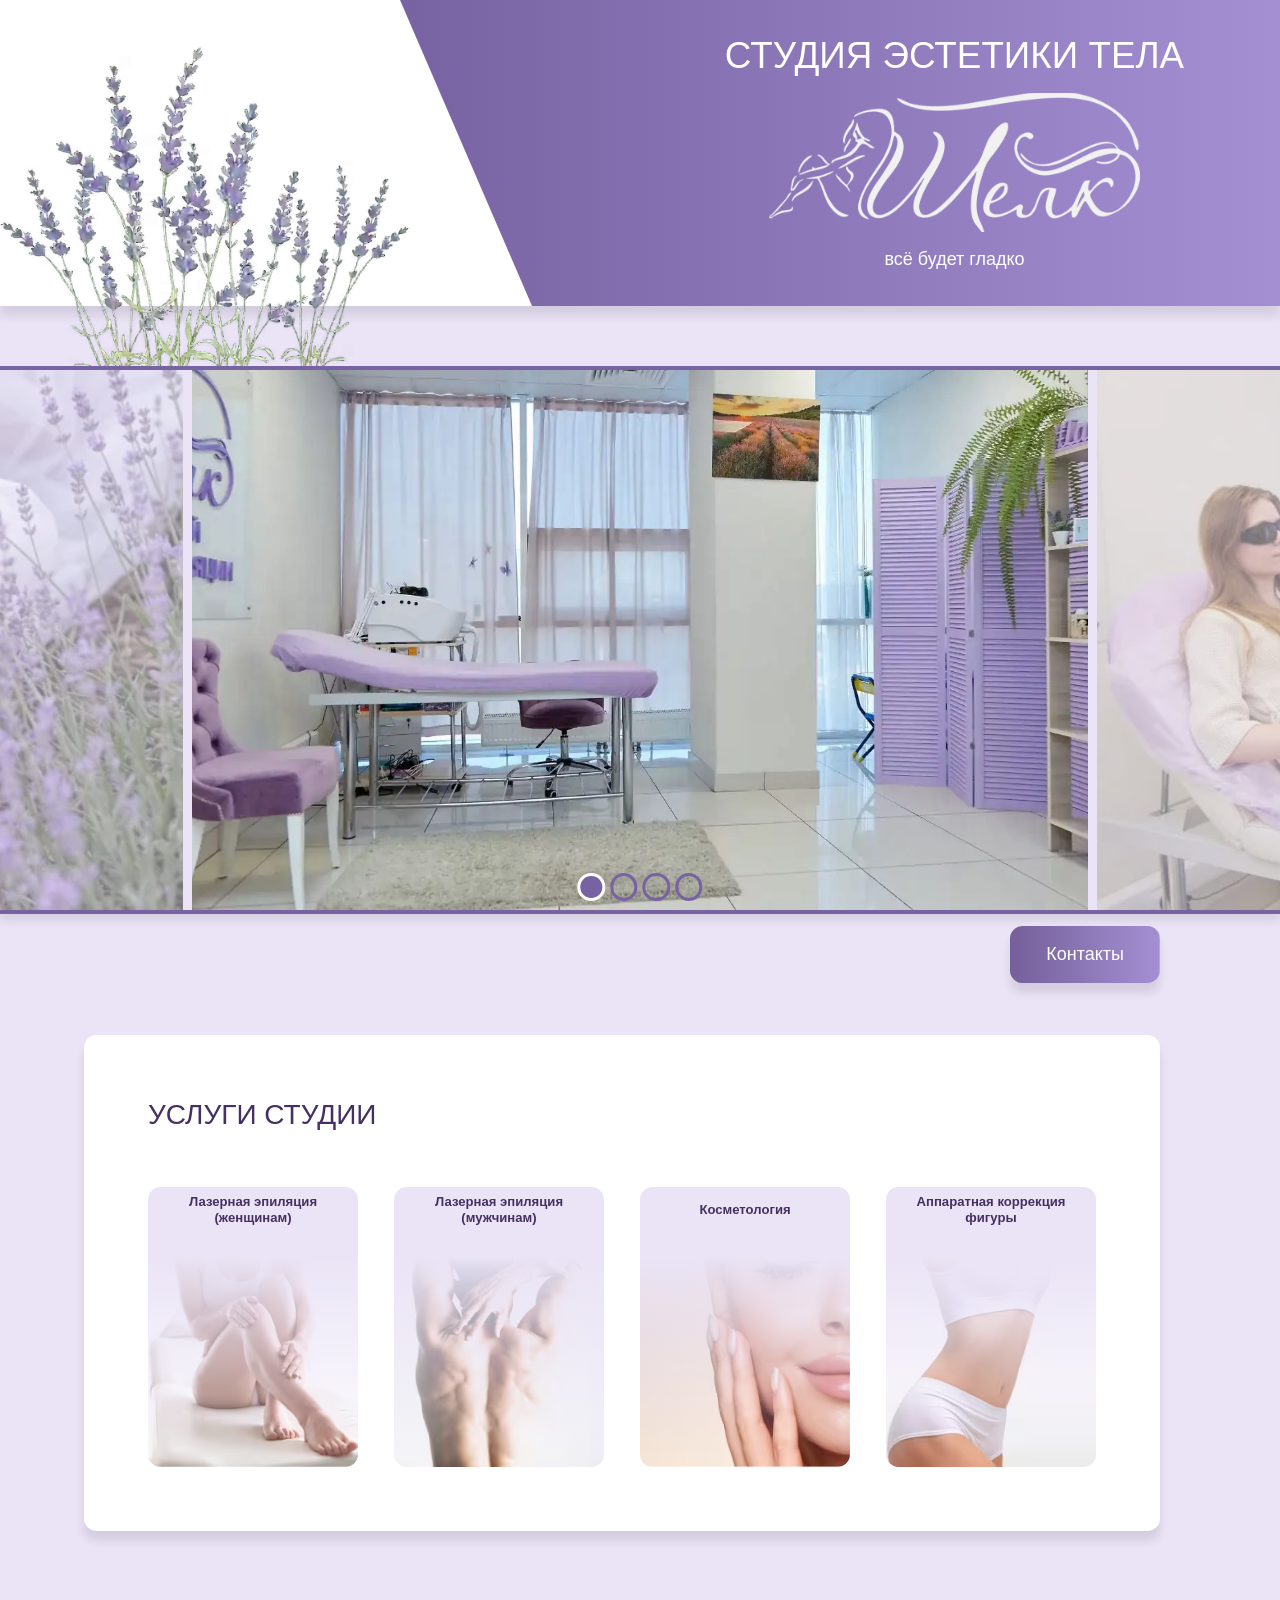
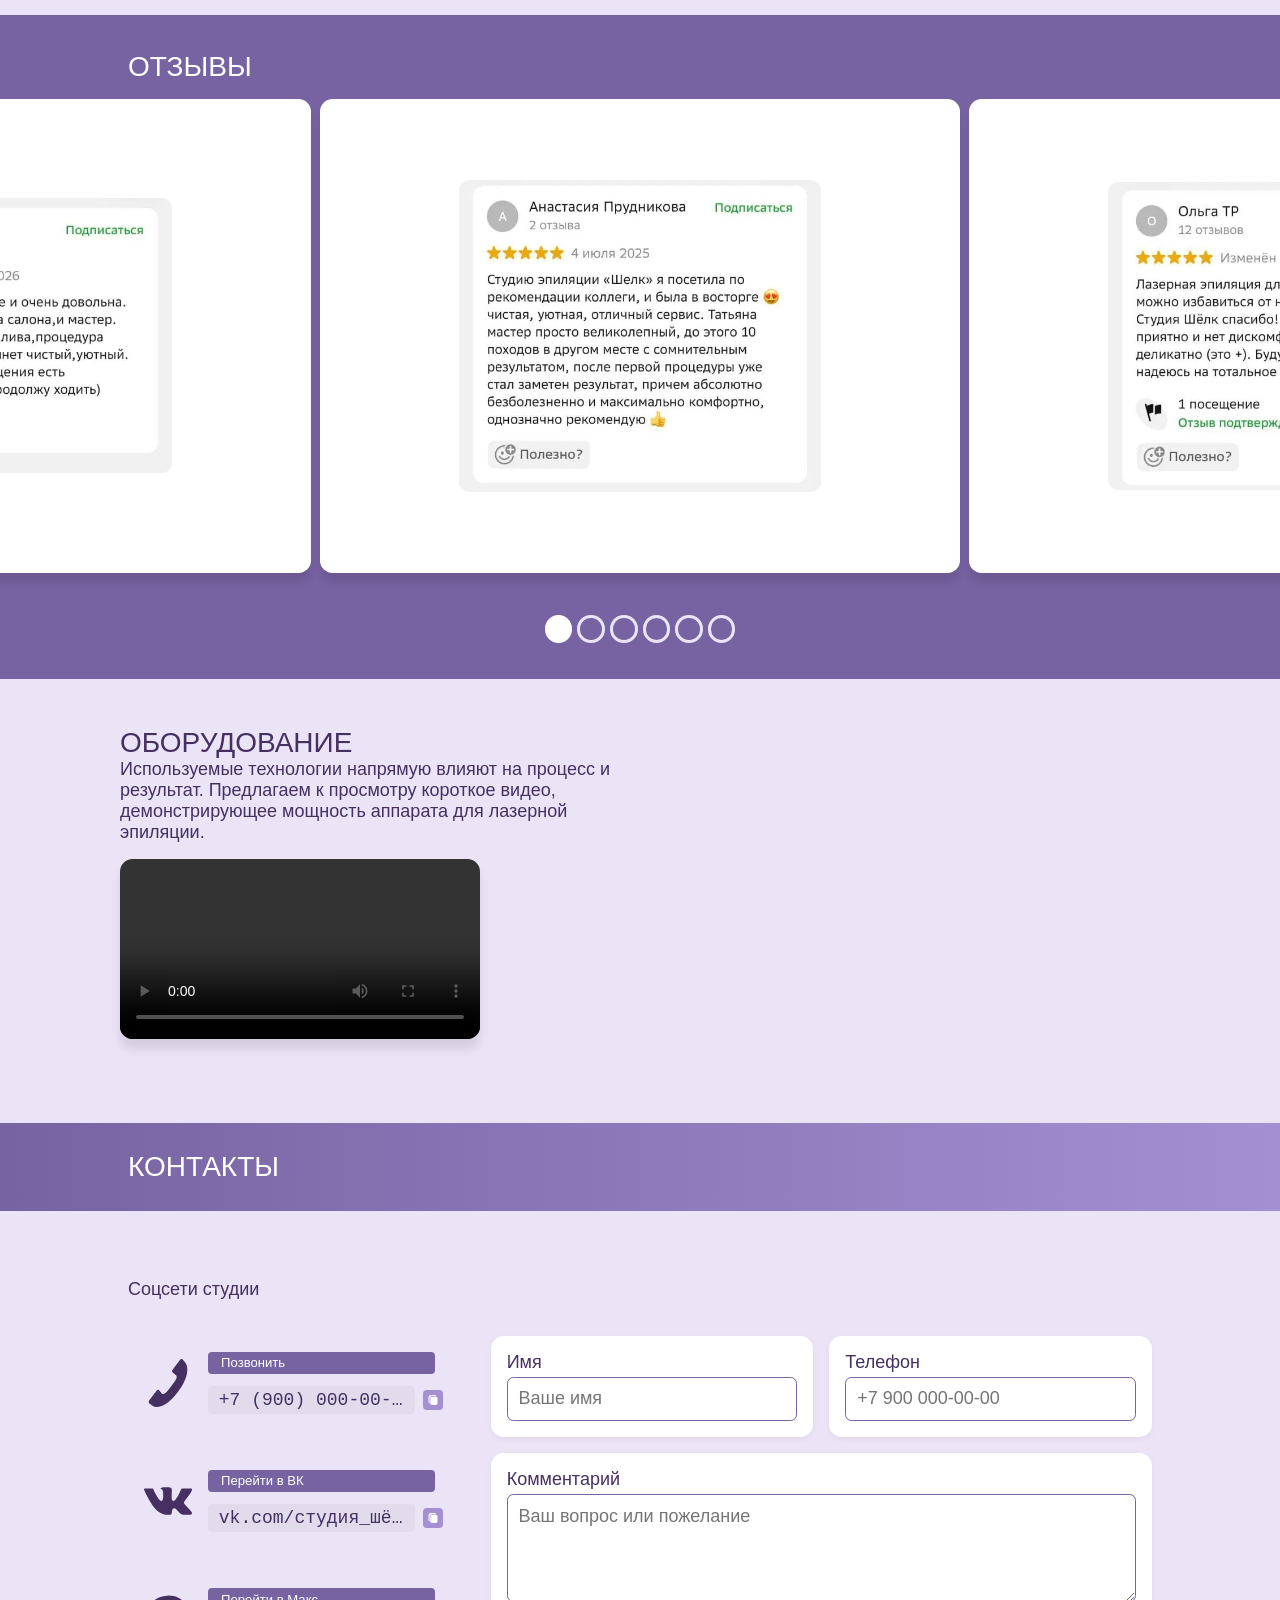
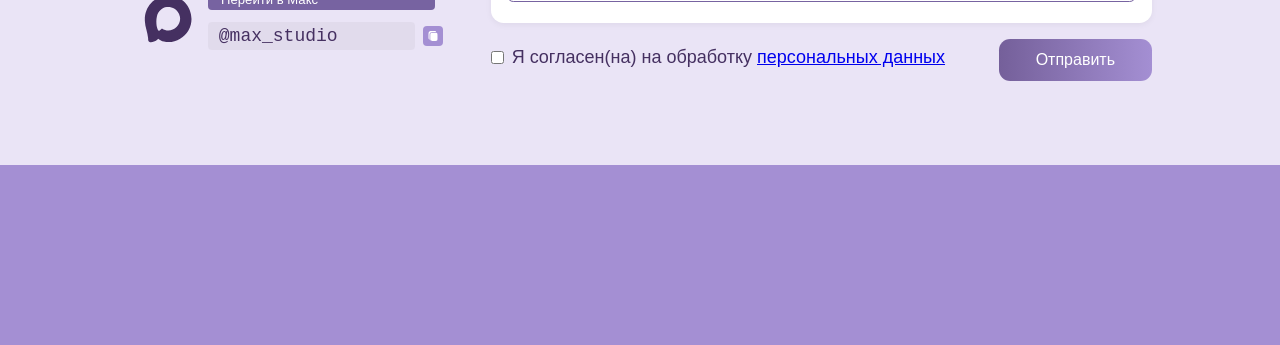
==== commit 0b32d9a0: "optimize images" ====
--- a/src/index.html
+++ b/src/index.html
@@ -7,6 +7,7 @@
     <title> Студия Шёлк | Главная </title>
 
     <link rel="stylesheet" href="./styles/index.css">
+
     
     <script src="index.js" defer></script>
 </head>
--- a/src/styles/index.css
+++ b/src/styles/index.css
@@ -291,7 +291,7 @@
 }
 
 .main-header > div:last-child > img {
-    width: clamp(10em, 30vw, 22em);
+    width: clamp(12em, 45vw + 5em, 22em);
     height: auto;
 }
 
@@ -312,6 +312,10 @@
         clip-path: polygon(0% 0%, 100% 0%, 100% 100%, 15% 100%);
         padding-left: 20%;
     }
+    .main-header > div:last-child > img {
+    width: clamp(10em, 22vw + 5em, 22em);
+    height: auto;
+}
 }
 
 @media (min-width: 64em) {
@@ -598,7 +602,7 @@
     left: 0;
     width: 100%;
     aspect-ratio: 75 / 52;
-    background-image: url('../assets/decorations/lavender-header-mobile.png');
+    background-image: url('../assets/decorations/lavender-header-mobile.webp');
     background-size: 100% 100%;
     background-repeat: no-repeat;
     background-position: bottom left;
@@ -799,7 +803,7 @@
     gap: var(--gap-small);
     transition: transform 0.4s ease;
     will-change: transform;
-    align-items: flex-start;   /* ← вместо stretch, чтобы слайды не тянулись */
+    align-items: stretch;
 }
 
 .reviews-carousel > div {
@@ -814,17 +818,16 @@
     box-shadow: var(--shadow);
 }
 
-/* ← Ключевой фикс: убрали прямой потомок > */
 .reviews-carousel > div picture {
     display: block;
     width: 100%;
+    margin: auto 0;
 }
 
 .reviews-carousel > div img {
     display: block;
     width: 100%;
-    height: auto;              /* ← важно, без него flex может растянуть по высоте */
-    align-self: center;
+    height: auto;
     border-radius: 10px;
     pointer-events: none;
 }
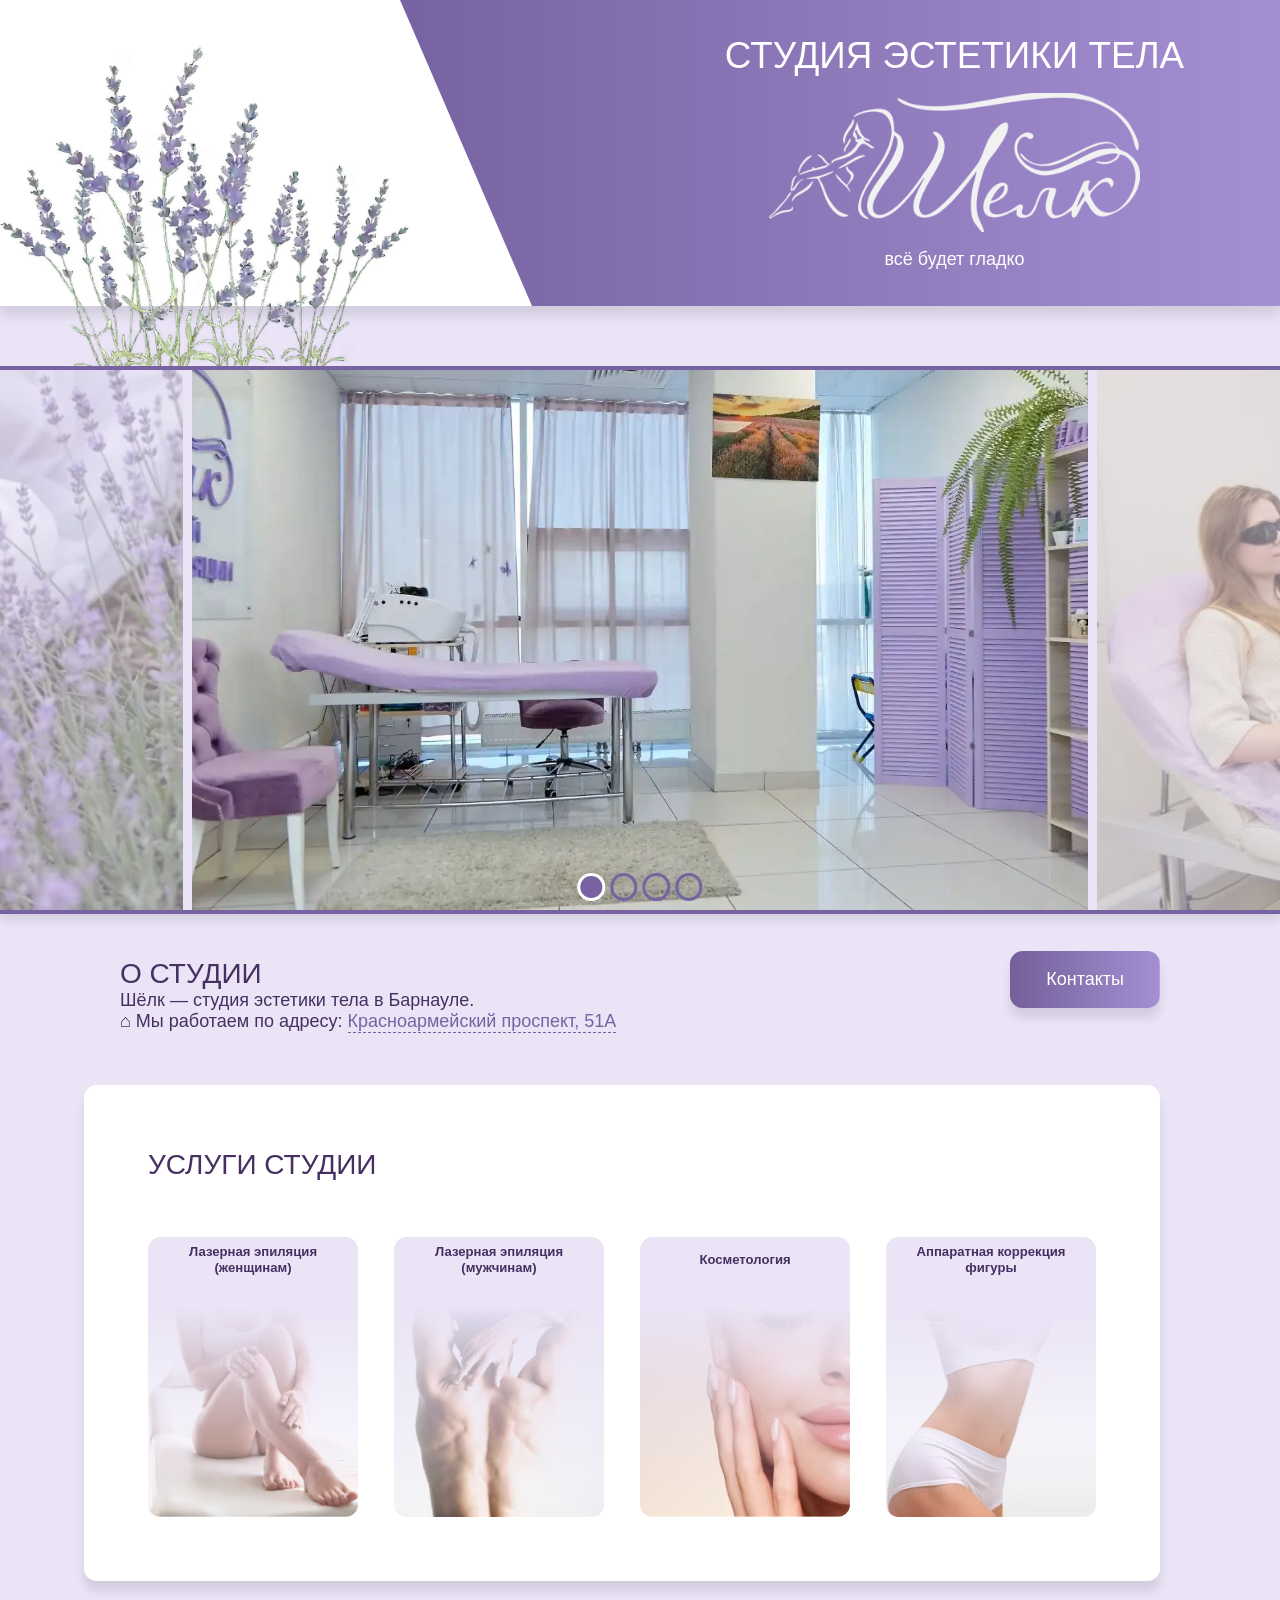
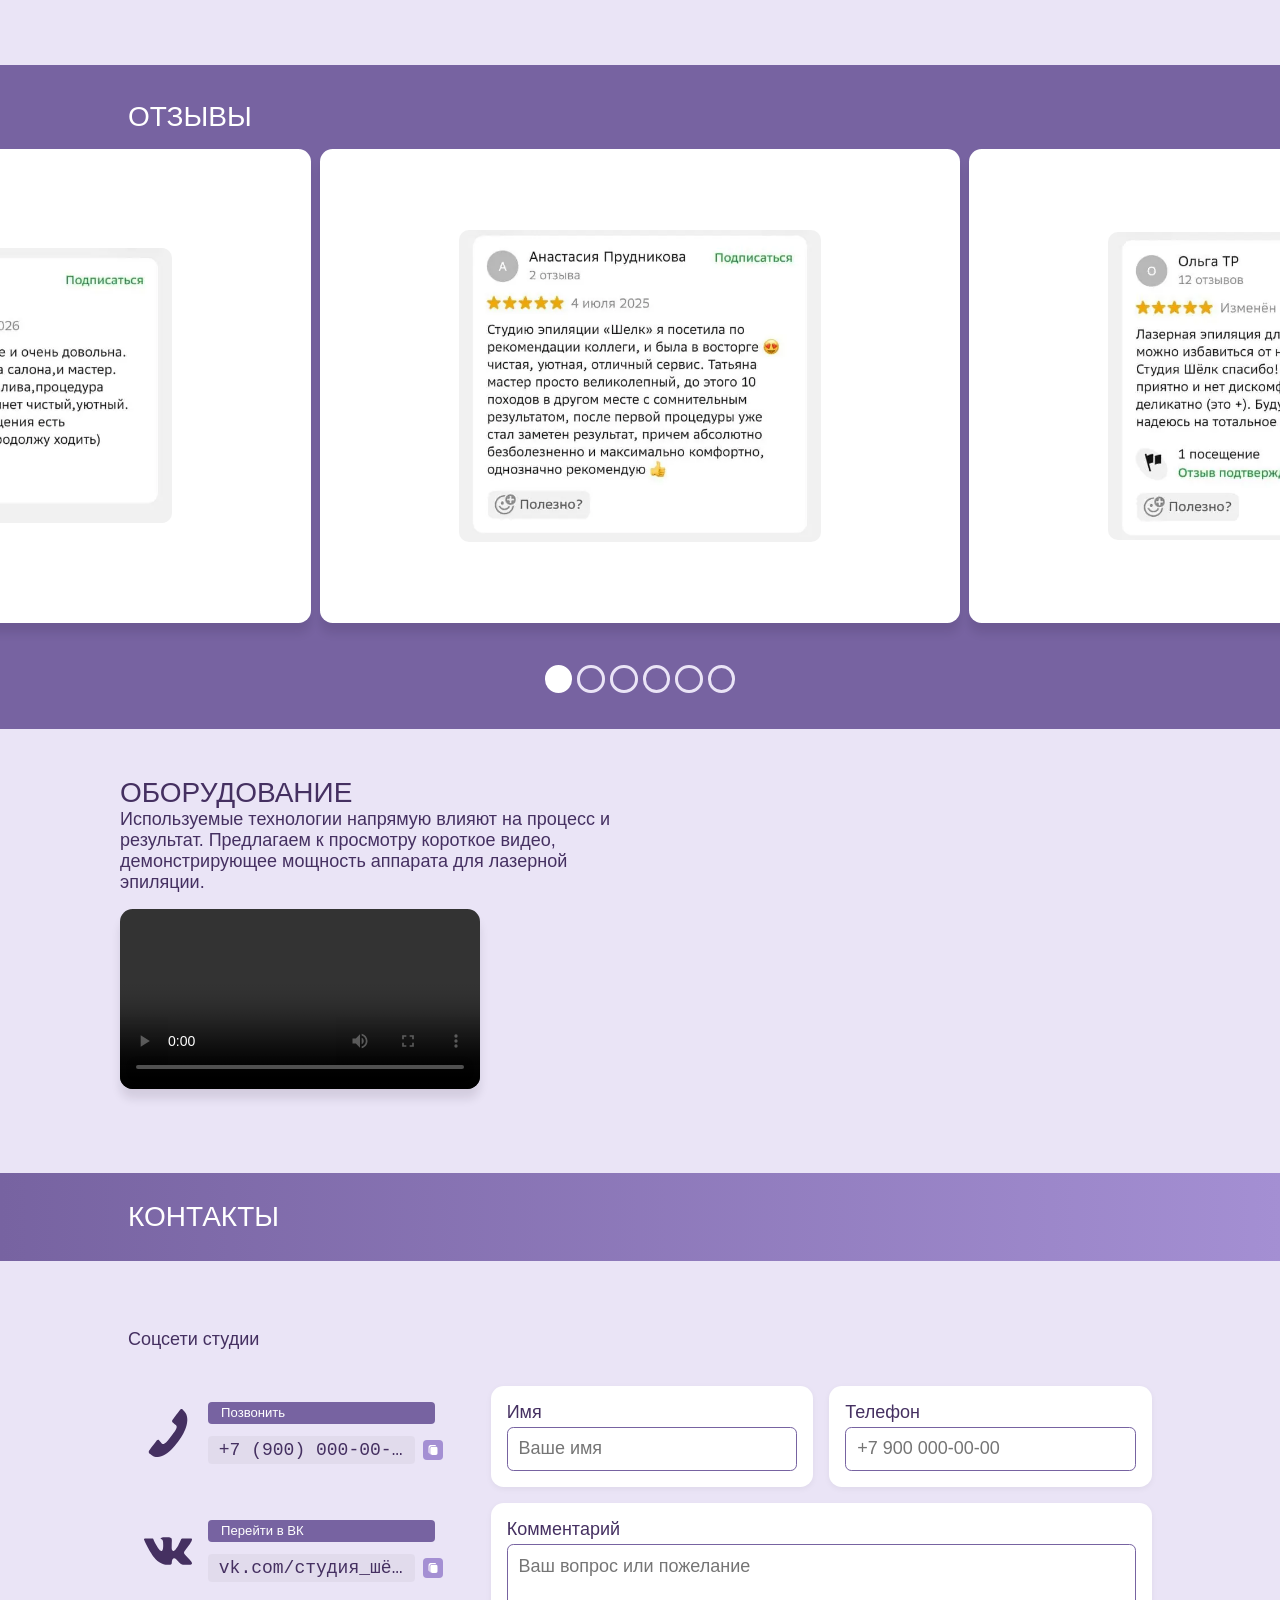
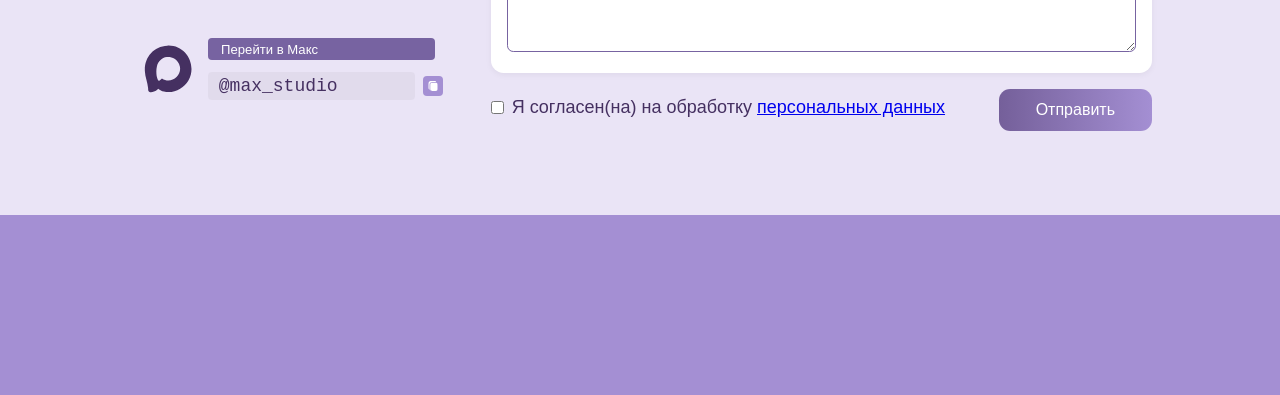
==== commit 3abc3949: "add clickable adress" ====
--- a/src/index.html
+++ b/src/index.html
@@ -27,6 +27,42 @@
 
     <main class="grid grid-container grid-container--home flow">
         <a href="#contacts" class="btn-appointment bold">Контакты</a>
+
+        <section class="about flex">
+    <div>
+        <h2 class="uppercase">О студии</h2>
+        <p>Шёлк — студия эстетики тела в Барнауле.</p>
+        <p>
+            ⌂ Мы работаем по адресу:
+            <span class="address-wrapper">
+                <button type="button"
+                        class="address-link address-link--button"
+                        aria-expanded="false"
+                        aria-haspopup="true">
+                    Красноармейский проспект, 51А
+                </button>
+                <span class="address-menu" role="menu" hidden>
+                    <a href="https://yandex.ru/maps/197/barnaul/?indoorLevel=1&ll=83.775032%2C53.337092&mode=routes&rtext=53.336923%2C83.774165&rtt=auto&ruri=ymapsbm1%3A%2F%2Forg%3Foid%3D176919588288&z=19"
+                       target="_blank" rel="noopener noreferrer" role="menuitem">
+                        Яндекс.Карты
+                    </a>
+                    <a href="https://www.google.com/maps/place/%D0%A8%D1%91%D0%BB%D0%BA,%D1%81%D1%82%D1%83%D0%B4%D0%B8%D1%8F+%D1%8D%D1%81%D1%82%D0%B5%D1%82%D0%B8%D0%BA%D0%B8+%D1%82%D0%B5%D0%BB%D0%B0/@53.3370937,83.7737803,21z/data=!4m6!3m5!1s0x42dda59d79df5edb:0x22a3ec48aa9c4187!8m2!3d53.337164!4d83.774268!16s%2Fg%2F11lkx2tb87?entry=ttu&g_ep=EgoyMDI2MDkwOS4wIKXMDSoASAFQAw%3D%3Dhttps://2gis.ru/barnaul/inside/563585608666604/firm/70000001031281318/tab/info?m=83.774301%2C53.336918%2F20"
+                       target="_blank" rel="noopener noreferrer" role="menuitem">
+                        Google Maps
+                    </a>
+                    <a href="https://2gis.ru/routeSearch/rsType/car/to/83.779836,53.348105"
+                       target="_blank" rel="noopener noreferrer" role="menuitem">
+                        2ГИС
+                    </a>
+                    <a href="https://maps.apple/p/IIv70zoH55KvIC"
+                       target="_blank" rel="noopener noreferrer" role="menuitem">
+                        Apple Maps
+                    </a>
+                </span>
+            </span>
+        </p>
+    </div>
+</section>
 
 <section class="images-wrapper has-lavender" aria-label="Фотографии интерьера студии">
     <div class="carousel-viewport">
--- a/src/styles/index.css
+++ b/src/styles/index.css
@@ -632,6 +632,65 @@
 .about {
     justify-content: space-between;
     grid-area: about;
+}
+
+.address-wrapper {
+    position: relative;
+    display: inline-block;
+}
+
+.address-link {
+    color: var(--clr-purple-dark);
+    text-decoration: none;
+    border-bottom: 1px dashed currentColor;
+    background: none;
+    border-top: none;
+    border-left: none;
+    border-right: none;
+    padding: 0;
+    font: inherit;
+    cursor: pointer;
+    transition: color 0.2s ease, border-color 0.2s ease;
+}
+
+.address-link:hover {
+    color: var(--clr-purple-darkest);
+    border-bottom-color: var(--clr-purple-darkest);
+}
+
+.address-link:focus-visible {
+    outline: 2px solid var(--clr-purple);
+    outline-offset: 3px;
+    border-radius: 3px;
+}
+
+.address-menu {
+    position: absolute;
+    top: calc(100% + 0.4em);
+    left: 0;
+    background-color: var(--clr-bg-alt);
+    border-radius: var(--border-radius);
+    box-shadow: var(--shadow);
+    padding: 0.5em 0;
+    min-width: 12em;
+    z-index: 100;
+}
+
+.address-menu[hidden] {
+    display: none;
+}
+
+.address-menu a {
+    display: block;
+    padding: 0.6em 1em;
+    color: var(--clr-purple-darkest);
+    text-decoration: none;
+    font-size: var(--fs-400);
+    transition: background-color 0.2s ease;
+}
+
+.address-menu a:hover {
+    background-color: var(--clr-bg);
 }
 
 /* ------------------- */
@@ -690,7 +749,7 @@
     text-align: center;
     padding: 0.5em 0.75em;
     position: relative;
-    z-index: 100;
+    z-index: 90;
     font-size: var(--fs-300);
     font-weight: 600;
     line-height: 1.2;
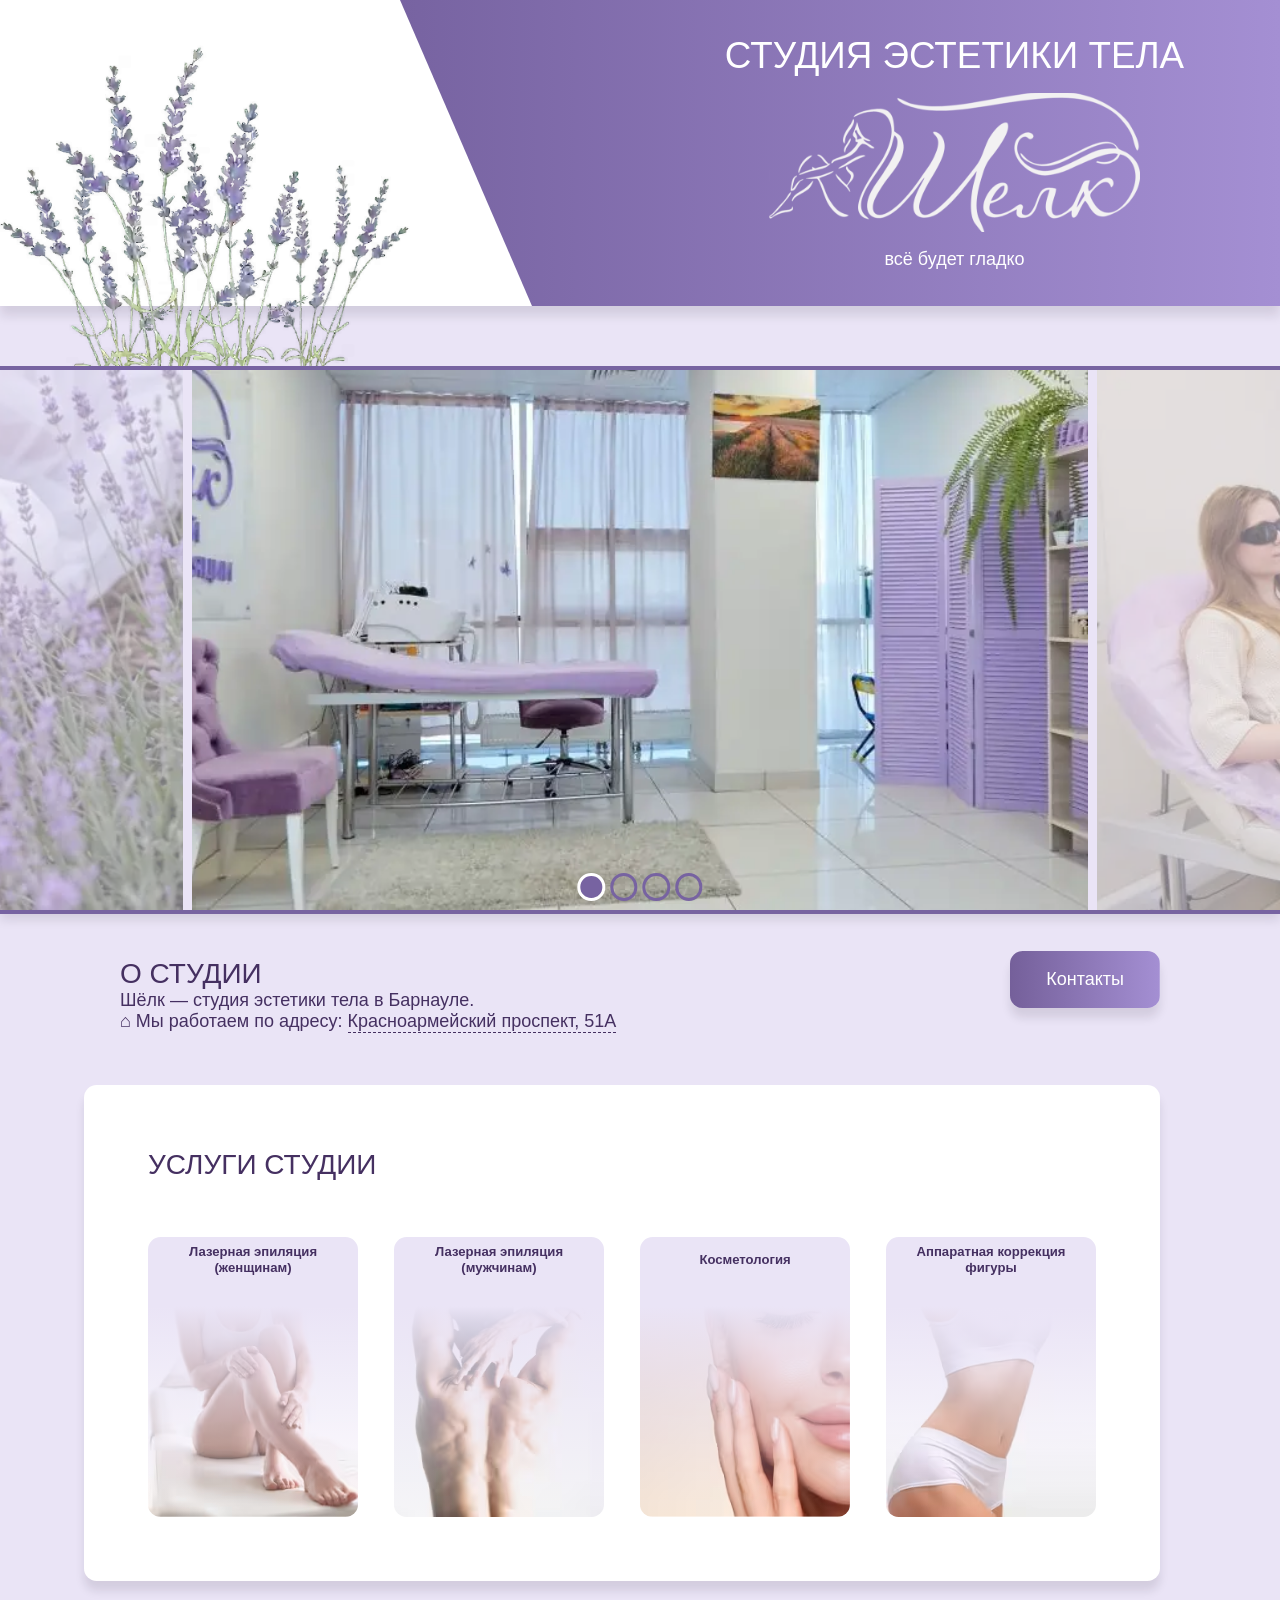
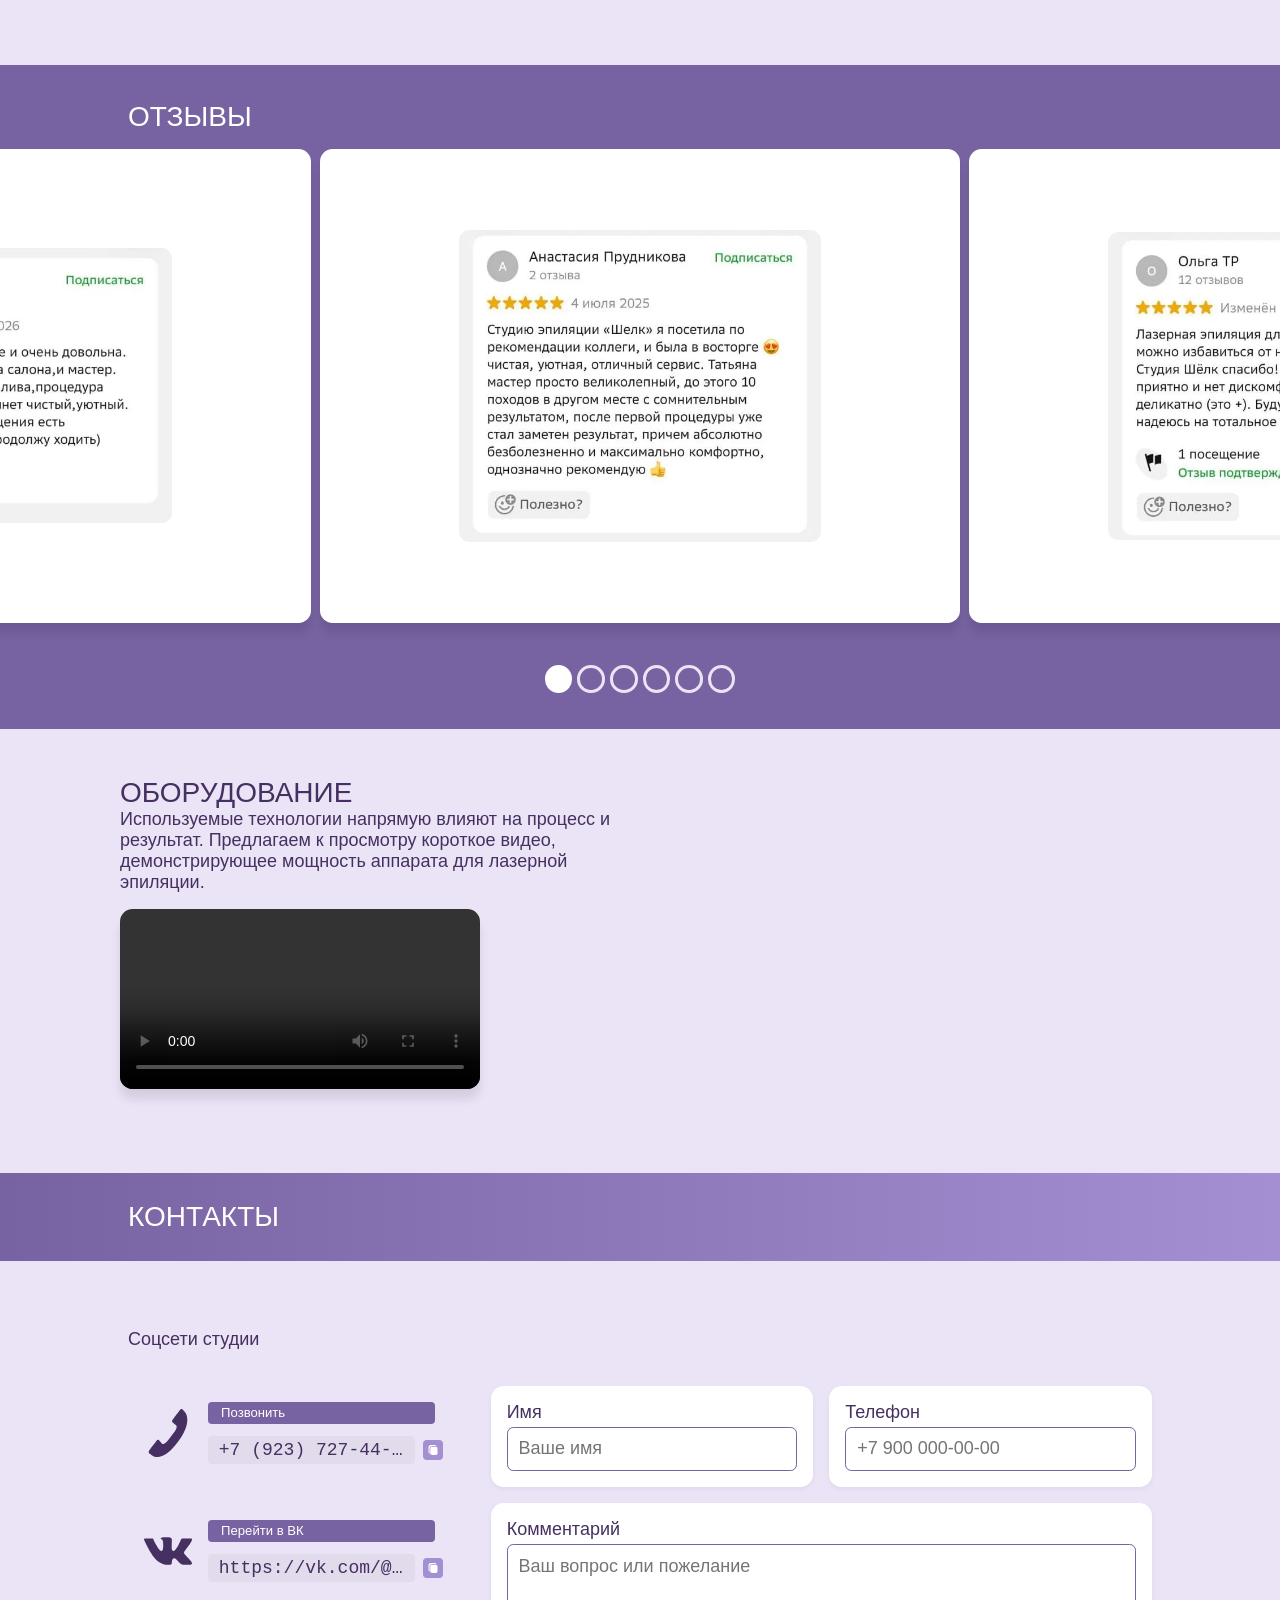
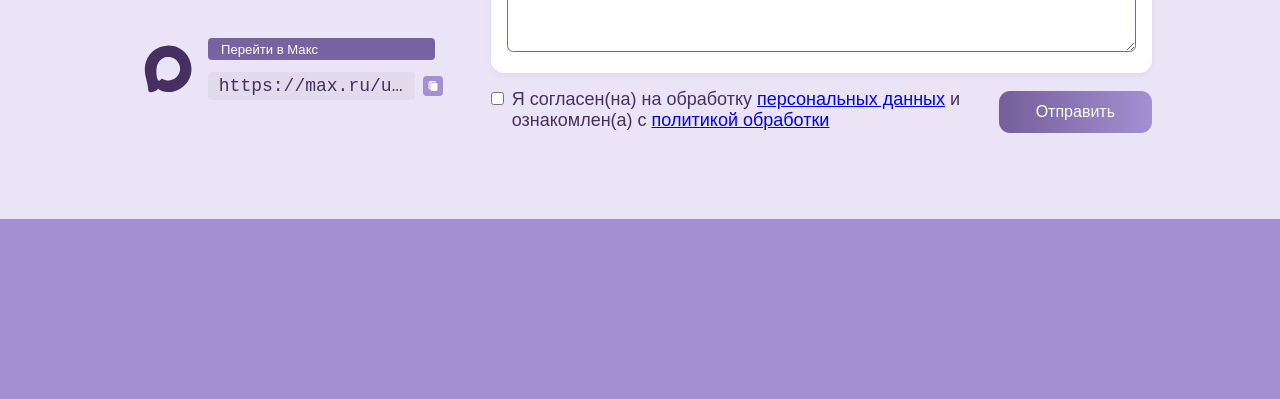
==== commit b6bc30e1: "Update index.html" ====
--- a/src/index.html
+++ b/src/index.html
@@ -70,9 +70,15 @@
             <!-- Первый слайд статично в HTML -->
         <picture data-index="0" data-static="true">
             <source type="image/webp"
-                    srcset="./assets/home-images/home-1-large.webp"
-                    sizes="(min-width: 45em) 60vw, 90vw">
+                    srcset="./assets/home-images/home-1-small.webp 480w,
+                            ./assets/home-images/home-1-medium.webp 800w,
+                            ./assets/home-images/home-1-large.webp 1200w"
+                    sizes="(max-width: 45em) 90vw, 60vw">
             <img src="./assets/home-images/home-1-large.jpeg"
+                srcset="./assets/home-images/home-1-small.jpeg 480w,
+                        ./assets/home-images/home-1-medium.jpeg 800w,
+                        ./assets/home-images/home-1-large.jpeg 1200w"
+                sizes="(max-width: 45em) 90vw, 60vw"
                 width="1200" height="750"
                 fetchpriority="high"
                 decoding="async"
@@ -170,10 +176,10 @@
                     <img src="assets/social/558022.svg" alt="Телефон" width="48" height="48" class="contact-card-icon">
                     <div class="contact-card-info">
                         <div class="contact-card-row">
-                            <a href="tel:+79000000000" class="contact-card-btn">Позвонить</a>
+                            <a href="tel:+79237274477" class="contact-card-btn">Позвонить</a>
                         </div>
                         <div class="contact-card-row">
-                            <span class="contact-card-id" id="phone-id">+7 (900) 000-00-00</span>
+                            <span class="contact-card-id" id="phone-id">+7 (923) 727-44-77</span>
                             <button type="button" class="contact-card-btn copy-btn" data-target="phone-id" aria-label="Скопировать номер телефона"></button>
                         </div>
                     </div>
@@ -184,10 +190,10 @@
                     <img src="assets/social/logo-vk.svg" alt="ВКонтакте" width="48" height="48" class="contact-card-icon">
                     <div class="contact-card-info">
                         <div class="contact-card-row">
-                            <a href="https://vk.com/студия_шёлк" target="_blank" rel="noopener noreferrer" class="contact-card-btn">Перейти в ВК</a>
+                            <a href="https://vk.com/@shelk_brn" target="_blank" rel="noopener noreferrer" class="contact-card-btn">Перейти в ВК</a>
                         </div>
                         <div class="contact-card-row">
-                            <span class="contact-card-id" id="vk-id">vk.com/студия_шёлк</span>
+                            <span class="contact-card-id" id="vk-id">https://vk.com/@shelk_brn</span>
                             <button type="button" class="contact-card-btn copy-btn" data-target="vk-id" aria-label="Скопировать адрес ВКонтакте"></button>
                         </div>
                     </div>
@@ -198,10 +204,10 @@
                     <img src="assets/social/logo_max.svg" alt="Мессенджер Макс" width="48" height="48" class="contact-card-icon">
                     <div class="contact-card-info">
                         <div class="contact-card-row">
-                            <a href="https://t.me/max_studio" target="_blank" rel="noopener noreferrer" class="contact-card-btn">Перейти в Макс</a>
+                            <a href="https://max.ru/u/f9LHodD0cOLfuYYqLFpOiyBLdlvNSY3TDRXtQqobvHROgwjNWFryp_TKkSQ" target="_blank" rel="noopener noreferrer" class="contact-card-btn">Перейти в Макс</a>
                         </div>
                         <div class="contact-card-row">
-                            <span class="contact-card-id" id="max-id">@max_studio</span>
+                            <span class="contact-card-id" id="max-id">https://max.ru/u/f9LHodD0cOLfuYYqLFpOiyBLdlvNSY3TDRXtQqobvHROgwjNWFryp_TKkSQ</span>
                             <button type="button" class="contact-card-btn copy-btn" data-target="max-id" aria-label="Скопировать ник в Максе"></button>
                         </div>
                     </div>
@@ -230,11 +236,18 @@
                             <label for="message">Комментарий</label>
                             <textarea id="message" name="message" rows="4" placeholder="Ваш вопрос или пожелание"></textarea>
                         </div>
+
                         <div class="form-group form-group--checkbox">
                             <input type="checkbox" id="consent" name="consent" required>
-                            <label for="consent">Я согласен(на) на обработку <a href="#" id="open-policy" data-modal="policy-modal">персональных данных</a></label>
+                            <label for="consent">
+                                Я согласен(на) на обработку 
+                                <a href="#" data-modal="modal-consent">персональных данных</a>
+                                и ознакомлен(а) с 
+                                <a href="#" data-modal="modal-policy">политикой обработки</a>
+                            </label>
                             <span class="error-message" id="consent-error"></span>
                         </div>
+
                         <button type="submit" class="submit-btn">Отправить</button>
                         <div id="form-feedback" class="form-feedback" role="status"></div>
                     </div>
@@ -244,15 +257,517 @@
     </div>
 
     <!-- Модальное окно с политикой -->
-    <div class="modal" id="policy-modal" role="dialog" aria-modal="true" aria-labelledby="policy-title">
-        <div class="modal-content">
-            <button type="button" class="modal-close" aria-label="Закрыть">&times;</button>
-            <h3 id="policy-title">Политика обработки персональных данных</h3>
-            <div class="policy-text">
-                <p>Ваши персональные данные (имя, контактная информация) обрабатываются исключительно с целью связи с вами и не передаются третьим лицам. Нажимая кнопку «Отправить», вы даёте согласие на обработку указанных данных.</p>
-            </div>
+<!-- Модальное окно: Согласие на обработку ПД -->
+<div class="modal" id="modal-consent" role="dialog" aria-modal="true" aria-labelledby="modal-consent-title">
+    <div class="modal-content">
+        <button type="button" class="modal-close" aria-label="Закрыть">&times;</button>
+        <h3 id="modal-consent-title" class="uppercase">Согласие на обработку персональных данных</h3>
+        <div class="policy-text">
+            <p>Согласие на обработку персональных данных.</p><p>Действуя свободно, своей волей и в своем интересе, а также подтверждая свою дееспособность, я, как физическое лицо, ­­­­­­­даю свое согласие ИП Матвеенкова Татьяна Александровна, расположенному по адресу: г. Барнаул, пр. Красноармейский 51а, оф. 802] (далее - Оператор), на обработку своих персональных данных со следующими условиями:</p><ul><li>Данное Согласие дается на обработку персональных данных, как без использования средств автоматизации, так и с их использованием.</li><li>Согласие дается на обработку следующих моих персональных данных:<ul><li>Персональные данные, не являющиеся специальными или биометрическими: фамилия, имя, отчество; номера контактных телефонов; адрес электронной почты; пол; дата рождения; категория клиента; реквизиты карты лояльности; сведения об оказываемых услугах.</li></ul></li><li>Цель обработки персональных данных:<ul><li>предоставления пользователю возможности онлайн-записи на приём к ИП Матвеенкова Татьяна Александровна.</li><li>приобретение Предложений ИП Матвеенкова Татьяна Александровна, получение услуг и товаров ИП Матвеенкова Татьяна Александровна.</li></ul></li><li>В ходе обработки с персональными данными будут совершены следующие действия: сбор; запись; систематизация; накопление; хранение; уточнение (обновление, изменение); извлечение; использование; блокирование; удаление; уничтожение.</li><li>Персональные данные обрабатываются до достижения цели обработки либо до отзыва согласия на обработку персональных данных, в зависимости от того, какое из событий наступит раньше.</li><li>Согласие может быть отозвано субъектом персональных данных или его представителем путем направления письменного заявления Оператору или его представителю по адресу, указанному в начале данного Согласия.</li><li>В случае отзыва субъектом персональных данных или его представителем согласия на обработку персональных данных Оператор вправе продолжить обработку персональных данных без согласия субъекта персональных данных при наличии оснований, указанных в пунктах 2 – 11 части 1 статьи 6, части 2 статьи 10 и части 2 статьи 11 Федерального закона №152-ФЗ «О персональных данных» от 27.07.2006 г.</li><li>Настоящее согласие действует все время до момента прекращения обработки персональных данных, указанных в п.5 и п.6 данного Согласия.</li></ul>
         </div>
     </div>
+</div>
+
+<!-- Модальное окно: Политика обработки ПД -->
+<div class="modal" id="modal-policy" role="dialog" aria-modal="true" aria-labelledby="modal-policy-title">
+    <div class="modal-content">
+        <button type="button" class="modal-close" aria-label="Закрыть">&times;</button>
+        <h3 id="modal-policy-title" class="uppercase">Политика защиты и обработки персональных данных</h3>
+        <div class="policy-text">
+            <p><strong>&laquo;УТВЕРЖДАЮ&raquo;<br />ИП Матвеенкова Т.А.</strong></p>
+<p><strong> &laquo;14&raquo; августа 2026г.</strong></p>
+<p><strong>ПОЛИТИКА ЗАЩИТЫ И ОБРАБОТКИ</strong><br /><strong>ПЕРСОНАЛЬНЫХ ДАННЫХ </strong></p>
+<ol>
+<li><strong>ОБЩИЕ ПОЛОЖЕНИЯ</strong>
+<ol>
+<li>Настоящая Политика защиты и обработки персональных данных клиентов, контрагентов и пользователей сайта (далее &ndash; Политика) составлена в соответствии с требованиями Федерального закона от 27.07.2006г. № 152-ФЗ &laquo;О персональных данных&raquo; (далее &ndash; Закон о персональных данных) и определяет порядок обработки персональных данных и меры по обеспечению безопасности персональных данных, принимаемые ИП Матвеенковой Татьяной Александровной, ИНН 222102444014, ОГРНИП 319222500055096, далее &ndash; Оператор).</li>
+<li>Оператор ставит своей важнейшей целью и условием осуществления своей деятельности соблюдение прав и свобод человека и гражданина при обработке его персональных данных, в том числе защиты прав на неприкосновенность частной жизни, личную и семейную тайну.</li>
+<li>Политика действует в отношении всех персональных данных, которые обрабатывает Оператор.</li>
+<li>Политика распространяется на отношения в области обработки персональных данных, возникшие у Оператора как до, так и после утверждения настоящей Политики.</li>
+<li>Во исполнение требований ч. 2 ст. 18.1 Закона о персональных данных настоящая Политика публикуется в свободном доступе в информационно-телекоммуникационной сети Интернет</li>
+<li>Настоящая политика Оператора в отношении обработки персональных данных применяется ко всей информации, которую Оператор может получить о посетителях веб-сайта https://vk.com/shelk_brn (далее&ndash;&nbsp;Сайт). Сайт&nbsp;не контролирует и не несет ответственности за сайты третьих лиц, на которые Пользователь может перейти по ссылкам, доступным на Сайте https://vk.com/shelk_brn</li>
+<li>Использование сервисов Сайта означает безоговорочное согласие Пользователя с настоящей Политикой и указанными в ней условиями обработки его персональной информации. В&nbsp;случае несогласия с этими условиями Пользователь должен воздержаться от использования сервисов.</li>
+</ol>
+</li>
+<li><strong>ПОНЯТИЯ, ИСПОЛЬЗУЕМЫЕ В ПОЛИТИКЕ</strong>
+<ol>
+<li><strong>Персональные данные</strong> &ndash; любая информация, относящаяся прямо или косвенно к определенному или определяемому физическому лицу (субъекту персональных данных), Пользователю Сайта <strong>https://vk.com/shelk_brn</strong></li>
+<li><strong>Оператор</strong> &ndash; ИП Матвеенкова Татьяна Александровна, ИНН 222102444014, ОГРНИП 319222500055096.</li>
+<li><strong>Обработка персональных данных</strong> &ndash; любое действие (операция) или совокупность действий (операций) с персональными данными, совершаемых с использованием средств автоматизации или без их использования.</li>
+<li>Обработка персональных данных включает в себя в том числе:</li>
+</ol>
+</li>
+</ol>
+<ul>
+<li>сбор;</li>
+<li>запись;</li>
+<li>систематизацию;</li>
+<li>накопление;</li>
+<li>хранение;</li>
+<li>уточнение (обновление, изменение);</li>
+<li>извлечение;</li>
+<li>использование;</li>
+<li>передачу (предоставление, доступ);</li>
+<li>распространение;</li>
+<li>обезличивание;</li>
+<li>блокирование;</li>
+<li>удаление;</li>
+<li>уничтожение.
+<ol>
+<li><strong>Автоматизированная обработка персональных данных</strong> &ndash; обработка персональных данных с помощью средств вычислительной техники.</li>
+<li><strong>Блокирование персональных данных</strong> &ndash; временное прекращение обработки персональных данных (за исключением случаев, если обработка необходима для уточнения персональных данных).</li>
+<li><strong>Сайт</strong> &ndash; совокупность графических и информационных материалов, а также программ для ЭВМ и баз данных, обеспечивающих их доступность в сети Интернет по сетевому адресу https://vk.com/shelk_brn</li>
+<li><strong>Пользователь</strong> &ndash; любой посетитель Сайта https://vk.com/shelk_brn</li>
+<li><strong>Информационная система персональных данных</strong> &ndash; совокупность содержащихся в базах данных персональных данных&nbsp;и обеспечивающих их обработку информационных технологий и технических средств.</li>
+<li><strong>Обезличивание персональных данных</strong> &ndash; действия, в результате которых невозможно определить без использования дополнительной информации принадлежность персональных данных конкретному Пользователю или иному субъекту персональных данных.</li>
+<li><strong>Распространение персональных данных</strong> &ndash; любые действия, направленные на раскрытие персональных данных неопределенному кругу лиц (передача персональных данных) или на ознакомление с персональными данными неограниченного круга лиц, в том числе обнародование персональных данных в средствах массовой информации, размещение в информационно-телекоммуникационных сетях или предоставление доступа к персональным данным каким-либо иным способом.</li>
+<li><strong>Персональные данные, разрешенные субъектом персональных данных для распространения</strong>, &ndash; персональные данные, доступ неограниченного круга лиц к которым предоставлен субъектом персональных данных путем дачи согласия на обработку персональных данных, разрешенных субъектом персональных данных для распространения в порядке, предусмотренном Законом о персональных данных (далее &ndash; персональные данные, разрешенные для распространения).</li>
+<li><strong>Предоставление персональных данных</strong> &ndash; действия, направленные на раскрытие персональных данных определенному лицу или определенному кругу лиц.</li>
+<li><strong>Трансграничная передача персональных данных</strong> &ndash; передача персональных данных на территорию иностранного государства органу власти иностранного государства, иностранному физическому или иностранному юридическому лицу.</li>
+<li><strong>Уничтожение персональных данных</strong> &ndash; любые действия, в результате которых персональные данные уничтожаются безвозвратно с невозможностью дальнейшего восстановления содержания персональных данных в информационной системе персональных данных и (или) уничтожаются материальные носители персональных данных.</li>
+</ol>
+</li>
+</ul>
+<ol>
+<li><strong>ПРАВА И ОБЯЗАННОСТИ ОПЕРАТОРА</strong>
+<ol>
+<li>Оператор имеет право:
+<ol>
+<li>получать от субъекта персональных данных достоверные информацию и/или документы, содержащие персональные данные;</li>
+<li><a id="_Hlk164331940"></a>в случае отзыва субъектом персональных данных согласия на обработку персональных данных Оператор вправе продолжить обработку персональных данных без согласия субъекта персональных данных при наличии оснований, указанных в Законе о персональных данных;</li>
+<li>предоставлять персональные данные субъектов третьим лицам, если это предусмотрено действующим законодательством (налоговые, правоохранительные органы и др.);</li>
+<li>отказывать в предоставлении персональных данных в случаях, предусмотренных законодательством;</li>
+<li>самостоятельно определять состав и перечень мер, необходимых и достаточных для обеспечения выполнения обязанностей, предусмотренных Законом о персональных данных и принятыми в соответствии с ним нормативными правовыми актами, если иное не предусмотрено Законом о персональных данных или другими федеральными законами.</li>
+</ol>
+</li>
+<li>Оператор обязан:
+<ol>
+<li>При сборе персональных данных, в том числе посредством информационно-телекоммуникационной сети "Интернет", оператор обязан обеспечить запись, систематизацию, накопление, хранение, уточнение (обновление, изменение), извлечение персональных данных граждан Российской Федерации с использованием баз данных, находящихся на территории Российской Федерации, за исключением случаев, указанных в пунктах 2, 3, 4, 8 части 1 статьи 6 Закона о персональных данных.</li>
+<li>соблюдать конфиденциальность персональных данных - не раскрывать третьим лицам и не распространять персональные данные без согласия субъекта персональных данных, если иное не предусмотрено федеральным законом;</li>
+<li>предоставлять субъекту персональных данных по его просьбе информацию, касающуюся обработки его персональных данных;</li>
+<li>организовывать обработку персональных данных в порядке, установленном действующим законодательством РФ;</li>
+<li>отвечать на обращения и запросы субъектов персональных данных и их законных представителей в соответствии с требованиями Закона о персональных данных;</li>
+<li>сообщать в уполномоченный орган по защите прав субъектов персональных данных по запросу этого органа необходимую информацию в течение 10 рабочих&nbsp;дней с даты получения такого запроса;</li>
+<li>публиковать или иным образом обеспечивать неограниченный доступ к настоящей Политике в отношении обработки персональных данных;</li>
+<li>принимать правовые, организационные и технические меры для защиты персональных данных от неправомерного или случайного доступа к ним, уничтожения, изменения, блокирования, копирования, предоставления, распространения персональных данных, а также от иных неправомерных действий в отношении персональных данных;</li>
+<li>прекратить передачу (распространение, предоставление, доступ) персональных данных, прекратить обработку и уничтожить персональные данные в порядке и случаях, предусмотренных Законом о персональных данных;</li>
+<li>исполнять иные обязанности, предусмотренные Законом о персональных данных.</li>
+</ol>
+</li>
+</ol>
+</li>
+<li><strong>ПРАВА И ОБЯЗАННОСТИ СУБЪЕКТОВ ПЕРСОНАЛЬНЫХ ДАННЫХ</strong>
+<ol>
+<li>Субъекты персональных данных имеют право:
+<ol>
+<li>получать информацию, касающуюся обработки их персональных данных, за исключением случаев, предусмотренных федеральными законами. Сведения предоставляются субъекту персональных данных Оператором в доступной форме, и в них не должны содержаться персональные данные, относящиеся к другим субъектам персональных данных, за исключением случаев, когда имеются законные основания для раскрытия таких персональных данных. Перечень информации и порядок ее получения установлены&nbsp;Законом о персональных данных;</li>
+<li>требовать от оператора уточнения его персональных данных, их блокирования или уничтожения в случае, если персональные данные являются неполными, устаревшими, неточными, незаконно полученными или не являются необходимыми для заявленной цели обработки, а также принимать предусмотренные законом меры по защите своих прав;</li>
+<li>выдвигать условие предварительного согласия при обработке персональных данных в целях продвижения на рынке товаров, работ и услуг;</li>
+<li>на отзыв согласия на обработку персональных данных;</li>
+<li>обжаловать в уполномоченный орган по защите прав субъектов персональных данных или в судебном порядке неправомерные действия или бездействие Оператора при обработке его персональных данных;</li>
+<li>на осуществление иных прав, предусмотренных законодательством РФ.</li>
+</ol>
+</li>
+<li>Субъекты персональных данных обязаны:
+<ol>
+<li>предоставлять Оператору достоверные данные о себе;</li>
+<li>сообщать Оператору об уточнении (обновлении, изменении) своих персональных данных.</li>
+</ol>
+</li>
+<li>Лица, передавшие Оператору недостоверные сведения о себе&nbsp;либо сведения о другом субъекте персональных данных без согласия последнего, несут ответственность в соответствии с законодательством РФ.</li>
+</ol>
+</li>
+<li><strong>ПОРЯДОК И УСЛОВИЯ ОБРАБОТКИ, ХРАНЕНИЕ ПЕРСОНАЛЬНЫХ ДАННЫХ</strong>
+<ol>
+<li>Обработка персональных данных осуществляется Оператором в соответствии с требованиями законодательства Российской Федерации. Обработка персональных данных ограничивается достижением конкретных, заранее определенных и законных целей. Не допускается обработка персональных данных, несовместимая с целями сбора персональных данных.</li>
+<li>Обработка персональных данных осуществляется с согласия субъектов персональных данных на обработку их персональных данных, а также без такового в случаях, предусмотренных законодательством Российской Федерации.</li>
+<li>Согласие на обработку персональных данных, разрешенных субъектом персональных данных для распространения, оформляется отдельно от иных согласий субъекта персональных данных на обработку его персональных данных.</li>
+<li>Согласие на обработку персональных данных, разрешенных субъектом персональных данных для распространения, может быть предоставлено оператору:
+<ol>
+<li>непосредственно;</li>
+<li>с использованием информационной системы уполномоченного органа по защите прав субъектов персональных данных.</li>
+</ol>
+</li>
+<li>Оператор осуществляет как автоматизированную, так и неавтоматизированную обработку персональных данных. Правовыми основаниями обработки персональных данных Оператором являются:
+<ol>
+<li>уставные (учредительные) документы Оператора;</li>
+<li>федеральные законы, иные нормативно-правовые акты в сфере защиты персональных данных;</li>
+<li>согласия Пользователей на обработку их персональных данных, на обработку персональных данных, разрешенных для распространения.</li>
+</ol>
+</li>
+<li>К обработке персональных данных допускаются работники Оператора, в должностные обязанности которых входит обработка персональных данных.</li>
+<li>Обработка персональных данных осуществляется путем:
+<ol>
+<li>получения персональных данных в устной и письменной форме непосредственно с согласия субъекта персональных данных на обработку или распространение его персональных данных;</li>
+<li>внесения персональных данных в журналы, реестры и информационные системы Оператора;</li>
+<li>использования иных способов обработки персональных данных.</li>
+</ol>
+</li>
+<li>Не допускается раскрытие третьим лицам и распространение персональных данных без согласия субъекта персональных данных, если иное не предусмотрено федеральным законом.</li>
+<li>Передача персональных данных органам дознания и следствия, в Федеральную налоговую службу, Социальный фонд и другие уполномоченные органы исполнительной власти и организации осуществляется в соответствии с требованиями законодательства Российской Федерации.</li>
+<li>Оператор принимает необходимые правовые, организационные и технические меры для защиты персональных данных от неправомерного или случайного доступа к ним, уничтожения, изменения, блокирования, распространения и других несанкционированных действий, в том числе:
+<ol>
+<li>определяет угрозы безопасности персональных данных при их обработке;</li>
+<li>принимает локальные нормативные акты и иные документы, регулирующие отношения в сфере обработки и защиты персональных данных;</li>
+<li>назначает лиц, ответственных за обеспечение безопасности персональных данных в структурных подразделениях и информационных системах Оператора;</li>
+<li>создает необходимые условия для работы с персональными данными;</li>
+<li>организует учет документов, содержащих персональные данные;</li>
+<li>организует работу с информационными системами, в которых обрабатываются персональные данные;</li>
+<li>хранит персональные данные в условиях, при которых обеспечивается их сохранность и исключается неправомерный доступ к ним;</li>
+<li>организует обучение работников Оператора, осуществляющих обработку персональных данных.</li>
+</ol>
+</li>
+<li>Оператор осуществляет хранение персональных данных в форме, позволяющей определить субъекта персональных данных, не дольше, чем этого требуют цели обработки персональных данных, если срок хранения персональных данных не установлен федеральным законом, договором или соглашением.</li>
+<li>При сборе персональных данных, в том числе посредством информационно телекоммуникационной сети интернет, Оператор обеспечивает запись, систематизацию, накопление, хранение, уточнение (обновление, изменение), извлечение персональных данных граждан Российской Федерации с использованием баз данных, находящихся на территории Российской Федерации, за исключением случаев, указанных в Законе о персональных данных.</li>
+<li>Цели обработки персональных данных:
+<ol>
+<li>обеспечение соблюдения Конституции, федеральных законов и иных нормативных правовых актов Российской Федерации;</li>
+<li>осуществление своей деятельности;</li>
+<li>ведение кадрового делопроизводства;</li>
+<li>содействие работникам в трудоустройстве, получении образования и продвижении по службе, обеспечение личной безопасности работников, контроль количества и качества выполняемой работы, обеспечение сохранности имущества;</li>
+<li>привлечение и отбор кандидатов на работу у Оператора;</li>
+<li>организация постановки на индивидуальный (персонифицированный) учет работников в системе обязательного пенсионного страхования;</li>
+<li>заполнение и передача в органы исполнительной власти и иные уполномоченные организации требуемых форм отчетности;</li>
+<li>осуществление гражданско-правовых отношений;</li>
+<li>ведение бухгалтерского учета;</li>
+<li>осуществление пропускного режима.</li>
+<li>информирование Пользователя посредством отправки электронных писем;</li>
+<li>предоставление доступа Пользователю к сервисам, информации и/или материалам, содержащимся на Сайте https://vk.com/shelk_brn</li>
+<li>Обработка персональных данных работников может осуществляться исключительно в целях обеспечения соблюдения законов и иных нормативных правовых актов.</li>
+<li>Категории субъектов персональных данных. Обрабатываются ПД следующих субъектов ПД:
+<ol>
+<li>физические лица, состоящие с Оператором&nbsp;в трудовых отношениях;</li>
+<li>физические лица, уволившиеся от ИП Матвеенковой Т. А.;</li>
+<li>физические лица, являющиеся кандидатами на работу;</li>
+<li>физические лица, состоящие с&nbsp;Оператором в гражданско-правовых отношениях.</li>
+</ol>
+</li>
+<li>ПД, обрабатываемые Оператором:
+<ol>
+<li>данные, полученные при осуществлении трудовых отношений;</li>
+<li>данные, полученные для осуществления отбора кандидатов на работу;</li>
+<li>данные, полученные при осуществлении гражданско-правовых отношений.</li>
+</ol>
+</li>
+<li>Оператор обрабатывает персональные данные Пользователя только в случае их заполнения и/или отправки Пользователем самостоятельно через специальные формы, расположенные на сайте <a href="https://vk.com/shelk_brn">https://vk.com/shelk_brn</a> или направленные Оператору посредством электронной почты. Заполняя соответствующие формы и/или отправляя свои персональные данные Оператору, Пользователь выражает свое согласие с данной Политикой.</li>
+<li>Субъект персональных данных самостоятельно принимает решение о предоставлении его персональных данных и дает согласие свободно, своей волей и в своем интересе.</li>
+<li>Оператор имеет право направлять Пользователю уведомления о новых продуктах и услугах, специальных предложениях и различных событиях. Пользователь всегда может отказаться от получения информационных сообщений, направив Оператору письмо на адрес электронной почты с пометкой &laquo;Отказ от уведомлений о новых продуктах и услугах и специальных предложениях&raquo;.</li>
+<li>Обезличенные данные Пользователей, собираемые с помощью сервисов интернет-статистики, служат для сбора информации о действиях Пользователей на сайте, улучшения качества сайта и его содержания.</li>
+<li>Хранение ПД.
+<ol>
+<li>ПД субъектов могут быть получены, проходить дальнейшую обработку и передаваться на хранение как на бумажных носителях, так и в электронном виде.</li>
+<li>ПД, зафиксированные на бумажных носителях, хранятся в запираемых шкафах либо в запираемых помещениях с ограниченным правом доступа.</li>
+<li>ПД субъектов, обрабатываемые с использованием средств автоматизации в разных целях, хранятся в разных папках.</li>
+<li>Не допускается хранение и размещение документов, содержащих ПД, в открытых электронных каталогах (файлообменниках) в ИСПД.</li>
+<li>Хранение ПД в форме, позволяющей определить субъекта ПД, осуществляется не дольше, чем этого требуют цели их обработки, и они подлежат уничтожению по достижении целей обработки или в случае утраты необходимости в их достижении.</li>
+</ol>
+</li>
+<li>Уничтожение ПД.
+<ol>
+<li>Уничтожение документов (носителей), содержащих ПД, производится путем сожжения, дробления (измельчения), химического разложения, превращения в бесформенную массу или порошок. Для уничтожения бумажных документов допускается применение шредера.</li>
+<li>ПД на электронных носителях уничтожаются путем стирания или форматирования носителя.</li>
+<li>Факт уничтожения ПД подтверждается документально актом об уничтожении носителей.</li>
+</ol>
+</li>
+</ol>
+</li>
+</ol>
+</li>
+<li><strong>ОБЪЁМ И КАТЕГОРИИ ОБРАБАТЫВАЕМЫХ ПЕРСОНАЛЬНЫХ ДАННЫХ, КАТЕГОРИИ СУБЪЕКТОВ ПЕРСОНАЛЬНЫХ ДАННЫХ</strong>
+<ol>
+<li>Содержание и объем обрабатываемых персональных данных соответствуют заявленным целям обработки. Обрабатываемые персональные данные не должны быть избыточными по отношению к заявленным целям их обработки.</li>
+<li><a id="sub_401"></a>Обработка персональных данных допускается в следующих случаях:
+<ol>
+<li><a id="sub_402"></a>обработка персональных данных осуществляется с согласия субъекта персональных данных на обработку его персональных данных;</li>
+<li>обработка персональных данных необходима для исполнения договора, стороной которого, либо выгодоприобретателем, или поручителем, по которому, является субъект персональных данных, а также для заключения договора по инициативе субъекта персональных данных или договора, по которому субъект персональных данных будет являться выгодоприобретателем или поручителем. Заключаемый с субъектом персональных данных договор не может содержать положения, ограничивающие права и свободы субъекта персональных данных, устанавливающие случаи обработки персональных данных несовершеннолетних, если иное не предусмотрено законодательством Российской Федерации, а также положения, допускающие в качестве условия заключения договора бездействие субъекта персональных данных;</li>
+<li>обработка персональных данных необходима для защиты жизни, здоровья или иных жизненно важных интересов субъекта персональных данных, если получение согласия субъекта персональных данных невозможно.</li>
+</ol>
+</li>
+<li>К категориям субъектов персональных данных относятся:
+<ol>
+<li><a id="sub_403"></a>Работники оператора, бывшие работники, кандидаты на замещение вакантных должностей, а также родственники работников. <a id="sub_431"></a>В данной категории субъектов оператором обрабатываются персональные данные:
+<ol>
+<li>в целях обеспечения соблюдения законов и иных нормативных правовых актов, содействия работникам в трудоустройстве, получении образования и продвижении по службе, обеспечения личной безопасности работников, контроля количества и качества выполняемой работы и обеспечения сохранности имущества:</li>
+</ol>
+</li>
+</ol>
+</li>
+</ol>
+</li>
+</ol>
+<table>
+<tbody>
+<tr>
+<td>
+<p>Категория персональных данных</p>
+</td>
+<td>
+<p>Перечень персональных данных</p>
+</td>
+<td>
+<p>Способ обработки</p>
+</td>
+<td>
+<p>Срок обработки</p>
+</td>
+<td>
+<p>Срок хранения</p>
+</td>
+</tr>
+<tr>
+<td>
+<p>только общие персональные данные</p>
+</td>
+<td>
+<p>- фамилия, имя, отчество;</p>
+<p>- пол;</p>
+<p>- гражданство;</p>
+<p>- дата и место рождения;</p>
+<p>- номера телефонов (домашний, мобильный, рабочий);</p>
+</td>
+<td>
+<p>Смешанный</p>
+</td>
+<td>
+<p>До отзыва согласия на обработку персональных данных</p>
+</td>
+<td>
+<p>30 дней после истечения сроки обработки</p>
+</td>
+</tr>
+</tbody>
+</table>
+<ul>
+<li>
+<ul>
+<li>
+<ol>
+<li>Клиенты и контрагенты оператора (физические лица); <a id="sub_432"></a>В данной категории субъектов оператором обрабатываются персональные данные, полученные оператором:
+<ol>
+<li>в целях исполнения договора, стороной которого является субъект персональных данных:</li>
+</ol>
+</li>
+</ol>
+</li>
+</ul>
+</li>
+</ul>
+<table>
+<tbody>
+<tr>
+<td>
+<p>Категория персональных данных</p>
+</td>
+<td>
+<p>Перечень персональных данных</p>
+</td>
+<td>
+<p>Способ обработки</p>
+</td>
+<td>
+<p>Срок обработки</p>
+</td>
+<td>
+<p>Срок хранения</p>
+</td>
+</tr>
+<tr>
+<td>
+<p>только общие персональные данные</p>
+</td>
+<td>
+<p>- фамилия, имя, отчество;</p>
+<p>- пол;</p>
+<p>- дата и место рождения;</p>
+<p>- номера телефонов (домашний, мобильный, рабочий);</p>
+</td>
+<td>
+<p>Смешанный</p>
+</td>
+<td>
+<p>До отзыва согласия на обработку персональных данных</p>
+</td>
+<td>
+<p>30 дней после истечения сроки обработки</p>
+</td>
+</tr>
+</tbody>
+</table>
+<ul>
+<li>
+<ul>
+<li>
+<ol>
+<li>Представители/работники клиентов и контрагентов оператора (юридических лиц). <a id="sub_433"></a>В данной категории субъектов оператором обрабатываются персональные данные, полученные оператором:
+<ol>
+<li>в целях исполнения договора, стороной которого является клиент/контрагент (юридическое лицо):</li>
+</ol>
+</li>
+</ol>
+</li>
+</ul>
+</li>
+</ul>
+<table>
+<tbody>
+<tr>
+<td>
+<p>Категория персональных данных</p>
+</td>
+<td>
+<p>Перечень персональных данных</p>
+</td>
+<td>
+<p>Способ обработки</p>
+</td>
+<td>
+<p>Срок обработки</p>
+</td>
+<td>
+<p>Срок хранения</p>
+</td>
+</tr>
+<tr>
+<td>
+<p>только общие персональные данные</p>
+</td>
+<td>
+<p>- фамилия, имя, отчество;</p>
+<p>- пол;</p>
+<p>- номера телефонов (домашний, мобильный, рабочий);</p>
+</td>
+<td>
+<p>смешанный</p>
+</td>
+<td>
+<p>бессрочно</p>
+</td>
+<td>
+<p>30 дней после истечения сроки обработки</p>
+</td>
+</tr>
+<tr>
+<td>
+<p>общие, специальные и биометрические персональные данные</p>
+</td>
+<td>
+<p>- фамилия, имя, отчество;</p>
+<p>- пол;</p>
+<p>- номера телефонов (домашний, мобильный, рабочий);</p>
+<p>- фото;</p>
+<p>- видео;</p>
+<p>- иное.</p>
+</td>
+<td>
+<p>смешанный</p>
+</td>
+<td>
+<p>До достижения цели обработки персональных данных</p>
+</td>
+<td>
+<p>30 дней после истечения сроки обработки</p>
+</td>
+</tr>
+</tbody>
+</table>
+<ul>
+<li>
+<ol>
+<li><a id="sub_404"></a>Обработка специальных категорий персональных данных, касающихся расовой, национальной принадлежности, политических взглядов, религиозных или философских убеждений, состояния здоровья, интимной жизни, допускается:
+<ol>
+<li>в случае, если субъект персональных данных дал согласие в письменной форме на обработку своих персональных данных;</li>
+<li>в соответствии с законодательством о государственной социальной помощи, трудовым законодательством, пенсионным законодательством Российской Федерации.</li>
+</ol>
+</li>
+<li>Вышеперечисленные данные далее по тексту Политики объединены общим понятием &laquo;Персональные данные&raquo;.</li>
+<li>Обработка специальных категорий персональных данных, касающихся расовой, национальной принадлежности, политических взглядов, религиозных или философских убеждений, интимной жизни, Оператором не осуществляется.</li>
+<li>Обработка персональных данных, разрешенных для распространения, из числа специальных категорий персональных данных, указанных в части 1 статьи 10 Закона о персональных данных, допускается, если соблюдаются запреты и условия, предусмотренные статьей 10.1 Закона о персональных данных.</li>
+<li>Согласие Пользователя на обработку персональных данных, разрешенных для распространения, оформляется отдельно от других согласий на обработку его персональных данных. При этом соблюдаются условия, предусмотренные, в частности, статьей 10.1 Закона о персональных данных. Требования к содержанию такого согласия устанавливаются уполномоченным органом по защите прав субъектов персональных данных.</li>
+<li>Оператор осуществляет сбор, запись, систематизацию, накопление, хранение, уточнение (обновление, изменение), извлечение, использование, передачу (распространение, предоставление, доступ), обезличивание, блокирование, удаление и уничтожение персональных данных.</li>
+<li>Оператор осуществляет автоматизированную обработку персональных данных с получением и/или передачей полученной информации по информационно-телекоммуникационным сетям или без таковой.</li>
+<li>Согласие на обработку персональных данных, разрешенных для распространения, Пользователь предоставляет Оператору непосредственно.</li>
+<li>Оператор обязан в срок не позднее трех рабочих дней с момента получения указанного согласия Пользователя опубликовать информацию об условиях обработки, о наличии запретов и условий на обработку неограниченным кругом лиц персональных данных, разрешенных для распространения.</li>
+<li>Передача (распространение, предоставление, доступ) персональных данных, разрешенных субъектом персональных данных для распространения, должна быть прекращена в любое время по требованию субъекта персональных данных. Данное требование должно включать в себя фамилию, имя, отчество (при наличии), контактную информацию (номер телефона, адрес электронной почты или почтовый адрес) субъекта персональных данных, а также перечень персональных данных, обработка которых подлежит прекращению. Указанные в данном требовании персональные данные могут обрабатываться только Оператором, которому оно направлено.</li>
+<li>Согласие на обработку персональных данных, разрешенных для распространения, прекращает свое действие с момента поступления Оператору требования, указанного в пункте 4.1. настоящей Политики в отношении обработки персональных данных.</li>
+</ol>
+</li>
+</ul>
+<ol>
+<li><strong>ПОРЯДОК ОБЕСПЕЧЕНИЯ БЕЗОПАСНОСТИ ПРИ РАБОТЕ С ПЕРСОНАЛЬНЫМИ ДАННЫМИ</strong>
+<ol>
+<li>Безопасность персональных данных, которые обрабатываются Оператором, обеспечивается путем реализации правовых, организационных и технических мер, необходимых для выполнения в полном объеме требований действующего законодательства в области защиты персональных данных.</li>
+<li>Оператор обеспечивает сохранность персональных данных и принимает все возможные меры, исключающие доступ к персональным данным неуполномоченных лиц.</li>
+<li>Персональные данные Пользователя никогда, ни при каких условиях не будут переданы третьим лицам, за исключением случаев, связанных с исполнением действующего законодательства, либо в случае, если субъектом персональных данных дано согласие Оператору на передачу данных третьему лицу для исполнения обязательств по гражданско-правовому договору.</li>
+<li>Срок обработки персональных данных определяется достижением целей, для которых были собраны персональные данные, если иной срок не предусмотрен договором или действующим законодательством.</li>
+<li>Пользователь может в любой момент отозвать свое согласие на обработку персональных данных, направив Оператору уведомление посредством электронной почты на электронный адрес Оператора с пометкой &laquo;Отзыв согласия на обработку персональных данных&raquo;.</li>
+<li>Вся информация, которая собирается сторонними сервисами, в том числе платежными системами, средствами связи и другими поставщиками услуг, хранится и обрабатывается указанными лицами (Операторами) в соответствии с их Пользовательским соглашением и Политикой конфиденциальности. Субъект персональных данных и/или Пользователь обязан самостоятельно своевременно ознакомиться с указанными документами. Оператор не несет ответственность за действия третьих лиц, в том числе указанных в настоящем пункте поставщиков услуг.</li>
+<li>Оператор при обработке персональных данных обеспечивает конфиденциальность персональных данных.</li>
+<li>Оператор осуществляет хранение персональных данных в форме, позволяющей определить субъекта персональных данных, не дольше, чем этого требуют цели обработки персональных данных, если срок хранения персональных данных не установлен федеральным законом, договором, стороной которого, выгодоприобретателем или поручителем по которому является субъект персональных данных.</li>
+<li>Условием прекращения обработки персональных данных может являться достижение целей обработки персональных данных, истечение срока действия согласия субъекта персональных данных или отзыв согласия субъектом персональных данных, а также выявление неправомерной обработки персональных данных.</li>
+<li>Оператор обязан сообщить в порядке, предусмотренном статьей 14 Закона о персональных данных, субъекту персональных данных или его представителю информацию о наличии персональных данных, относящихся к соответствующему субъекту персональных данных, а также предоставить возможность ознакомления с этими персональными данными при обращении субъекта персональных данных или его представителя либо в течение десяти рабочих дней с даты получения запроса субъекта персональных данных или его представителя. Указанный срок может быть продлен, но не более чем на пять рабочих дней в случае направления оператором в адрес субъекта персональных данных мотивированного уведомления с указанием причин продления срока предоставления запрашиваемой информации.</li>
+<li>Оператор обязан предоставить безвозмездно субъекту персональных данных или его представителю возможность ознакомления с персональными данными, относящимися к этому субъекту персональных данных. В срок, не превышающий семи рабочих дней со дня предоставления субъектом персональных данных или его представителем сведений, подтверждающих, что персональные данные являются неполными, неточными или неактуальными, оператор обязан внести в них необходимые изменения. В срок, не превышающий семи рабочих дней со дня представления субъектом персональных данных или его представителем сведений, подтверждающих, что такие персональные данные являются незаконно полученными или не являются необходимыми для заявленной цели обработки, оператор обязан уничтожить такие персональные данные. Оператор обязан уведомить субъекта персональных данных или его представителя о внесенных изменениях и предпринятых мерах и принять разумные меры для уведомления третьих лиц, которым персональные данные этого субъекта были переданы.</li>
+<li>В случае подтверждения факта неточности персональных данных оператор на основании сведений, представленных субъектом персональных данных или его представителем либо уполномоченным органом по защите прав субъектов персональных данных, или иных необходимых документов обязан уточнить персональные данные либо обеспечить их уточнение (если обработка персональных данных осуществляется другим лицом, действующим по поручению оператора) в течение семи рабочих дней со дня представления таких сведений и снять блокирование персональных данных.</li>
+<li>Оператор обязан прекратить обработку персональных данных или обеспечить прекращение обработки персональных данных лицом, действующим по поручению оператора:
+<ol>
+<li>в случае выявления неправомерной обработки персональных данных, осуществляемой оператором или лицом, действующим по поручению оператора, в срок, не превышающий трех рабочих дней с даты этого выявления;</li>
+<li>в случае отзыва субъектом персональных данных согласия на обработку его персональных данных;</li>
+<li>в случае достижения цели обработки персональных данных и уничтожить персональные данные или обеспечить их уничтожение (если обработка персональных данных осуществляется другим лицом, действующим по поручению оператора) в срок, не превышающий тридцати дней с даты достижения цели обработки персональных данных. В случае отсутствия возможности уничтожения персональных данных в течение указанного срока оператор осуществляет блокирование таких персональных данных или обеспечивает их блокирование (если обработка персональных данных осуществляется другим лицом, действующим по поручению оператора) и обеспечивает уничтожение персональных данных в срок не более чем шесть месяцев, если иной срок не установлен федеральными законами.</li>
+</ol>
+</li>
+<li>В случае установления факта неправомерной или случайной передачи (предоставления, распространения, доступа) персональных данных, повлекшей нарушение прав субъектов персональных данных, оператор обязан с момента выявления такого инцидента оператором, уполномоченным органом по защите прав субъектов персональных данных или иным заинтересованным лицом уведомить уполномоченный орган по защите прав субъектов персональных данных:
+<ol>
+<li>в течение двадцати четырех часов о произошедшем инциденте, о предполагаемых причинах, повлекших нарушение прав субъектов персональных данных, и предполагаемом вреде, нанесенном правам субъектов персональных данных, о принятых мерах по устранению последствий соответствующего инцидента, а также предоставить сведения о лице, уполномоченном оператором на взаимодействие с уполномоченным органом по защите прав субъектов персональных данных, по вопросам, связанным с выявленным инцидентом;</li>
+<li>в течение семидесяти двух часов о результатах внутреннего расследования выявленного инцидента, а также предоставить сведения о лицах, действия которых стали причиной выявленного инцидента (при наличии).</li>
+</ol>
+</li>
+<li>В случае обращения субъекта персональных данных к оператору с требованием о прекращении обработки персональных данных оператор в срок, не превышающий десяти рабочих дней с даты получения им соответствующего требования, обязан прекратить их обработку или обеспечить прекращение такой обработки (если такая обработка осуществляется лицом, осуществляющим обработку персональных данных), за исключением случаев, предусмотренных Законом о персональных данных. Указанный срок может быть продлен, но не более чем на пять рабочих дней в случае направления оператором в адрес субъекта персональных данных мотивированного уведомления с указанием причин продления срока предоставления запрашиваемой информации.</li>
+<li>После истечения срока нормативного хранения документов, содержащих персональные данные субъекта, или при наступлении иных законных оснований документы подлежат уничтожению.</li>
+<li>Оператор для этих целей создает экспертную комиссию и проводит экспертизу ценности документов.</li>
+<li>По результатам экспертизы документы, содержащие персональные данные субъекта и подлежащие уничтожению:
+<ol>
+<li>на бумажном носителе - уничтожаются путем измельчения в шредере;</li>
+<li>в электронном виде - стираются с информационных носителей либо физически уничтожаются сами носители, на которых хранится информация.</li>
+</ol>
+</li>
+</ol>
+</li>
+<li><strong>ЗАЩИТА ПЕРСОНАЛЬНЫХ ДАННЫХ</strong>
+<ol>
+<li>В соответствии с требованиями нормативных документов Оператором создана система защиты персональных данных (СЗПД), состоящая из подсистем правовой, организационной и технической защиты.</li>
+<li>Подсистема правовой защиты представляет собой комплекс правовых, организационно-распорядительных и нормативных документов, обеспечивающих создание, функционирование и совершенствование СЗПД.</li>
+<li>Подсистема организационной защиты включает в себя организацию структуры управления СЗПД, разрешительной системы, защиты информации при работе с сотрудниками, партнерами и сторонними лицами.</li>
+<li>Подсистема технической защиты включает в себя комплекс технических, программных, программно-аппаратных средств, обеспечивающих защиту ПД.</li>
+<li>Основными мерами защиты ПД, используемыми Оператором, являются:
+<ol>
+<li>Назначение лица, ответственного за обработку ПД, которое осуществляет организацию обработки ПД, обучение и инструктаж, внутренний контроль за соблюдением учреждением и его работниками требований к защите ПД.</li>
+<li>Определение актуальных угроз безопасности ПД при их обработке в ИСПД и разработка мер и мероприятий по защите ПД.</li>
+<li>Разработка политики в отношении обработки персональных данных.</li>
+<li>Установление правил доступа к ПД, обрабатываемым в ИСПД, а также обеспечение регистрации и учета всех действий, совершаемых с ПД в ИСПД.</li>
+<li>Установление индивидуальных паролей доступа сотрудников в информационную систему в соответствии с их производственными обязанностями.</li>
+<li>Применение прошедших в установленном порядке процедуру оценки соответствия средств защиты информации.</li>
+<li>Сертифицированное антивирусное программное обеспечение с регулярно обновляемыми базами.</li>
+<li>Соблюдение условий, обеспечивающих сохранность ПД и исключающих несанкционированный к ним доступ.</li>
+<li>Обнаружение фактов несанкционированного доступа к персональным данным и принятие мер.</li>
+<li>Восстановление ПД, модифицированных или уничтоженных вследствие несанкционированного доступа к ним.</li>
+<li>Обучение работников Оператора, непосредственно осуществляющих обработку персональных данных, положениям законодательства РФ о персональных данных, в том числе требованиям к защите персональных данных, документам, определяющим политику Оператора в отношении обработки персональных данных, локальным актам по вопросам обработки персональных данных.</li>
+<li>Осуществление внутреннего контроля и аудита.</li>
+</ol>
+</li>
+</ol>
+</li>
+<li><strong>КОНФИДЕНЦИАЛЬНОСТЬ ПЕРСОНАЛЬНЫХ ДАННЫХ</strong>
+<ol>
+<li>Оператор и иные лица, получившие доступ к персональным данным, обязаны не раскрывать третьим лицам и не распространять персональные данные без согласия субъекта персональных данных, если иное не предусмотрено федеральным законом.</li>
+</ol>
+</li>
+</ol>
+<p>ИП Матвеенкова Татьяна Александровна</p>
+<p>ИНН 222102444014</p>
+<p>ОГРНИП 319222500055096</p>
+<p>Матвеенкова Т. А.</p>
+        </div>
+    </div>
+</div>
 </section>
 
     </main>
--- a/src/styles/index.css
+++ b/src/styles/index.css
@@ -380,10 +380,11 @@
     cursor: pointer;
     border: 0;
     border-radius: 50%;
-    padding: .4em;
+    padding: 12px;
     background-color: transparent;
     border: 2px solid var(--clr-purple-dark);
 }
+
 
 @media (min-width: 35em) {
     .dot-indicators > * {
@@ -640,7 +641,7 @@
 }
 
 .address-link {
-    color: var(--clr-purple-dark);
+    color: var(--clr-purple-darkest);
     text-decoration: none;
     border-bottom: 1px dashed currentColor;
     background: none;
@@ -654,12 +655,12 @@
 }
 
 .address-link:hover {
-    color: var(--clr-purple-darkest);
-    border-bottom-color: var(--clr-purple-darkest);
+    color: var(--clr-purple-dark);
+    border-bottom-color: var(--clr-purple-dark);
 }
 
 .address-link:focus-visible {
-    outline: 2px solid var(--clr-purple);
+    outline: 2px solid var(--clr-purple-darkest);
     outline-offset: 3px;
     border-radius: 3px;
 }
@@ -958,8 +959,6 @@
     row-gap: var(--gap-medium);
     padding-block: var(--gap-medium);
 }
-
-/* Заголовок — на всю ширину, с фиолетовым фоном */
 .contacts > h2 {
     grid-area: heading;
     background-image: linear-gradient(to right, var(--clr-purple-dark), var(--clr-purple));
@@ -967,8 +966,6 @@
     padding: 1em 10vw;
     margin: 0;
 }
-
-/* Всё остальное содержимое — во внутреннем контейнере */
 .contacts > .contacts-content {
     grid-area: content;
     display: grid;
@@ -1244,7 +1241,6 @@
     max-height: 80vh;
     overflow-y: auto;
 }
-
 .modal-close {
     position: absolute;
     top: 0.5rem;
@@ -1253,6 +1249,73 @@
     border: none;
     font-size: 1.5rem;
     cursor: pointer;
+}
+.policy-text {
+    color: var(--clr-purple-darkest);
+    line-height: 1.55;
+}
+.policy-text p {
+    margin: 0 0 0.8em 0;
+}
+.policy-text p:last-child {
+    margin-bottom: 0;
+}
+.policy-text h4 {
+    font-size: var(--fs-500);
+    font-weight: 600;
+    margin: 1.2em 0 0.5em;
+    color: var(--clr-purple-dark);
+}
+.policy-text h4:first-child {
+    margin-top: 0;
+}
+.policy-text ul,
+.policy-text ol {
+    margin: 0 0 0.8em 1.2em;
+    padding: 0;
+}
+.policy-text li {
+    margin-bottom: 0.4em;
+}
+.policy-text strong {
+    font-weight: 600;
+    color: var(--clr-purple-darkest);
+}
+.policy-text a {
+    color: var(--clr-purple-dark);
+    text-decoration: underline;
+}
+.modal-close {
+    position: absolute;
+    top: 0.5rem;
+    right: 0.5rem;
+    width: 2.2em;
+    height: 2.2em;
+    display: flex;
+    align-items: center;
+    justify-content: center;
+    border-radius: 50%;
+    font-size: 1.4rem;
+    color: var(--clr-purple-dark);
+    background-color: transparent;
+    transition: background-color 0.2s ease, color 0.2s ease;
+}
+.modal-close:hover {
+    background-color: var(--clr-bg);
+    color: var(--clr-purple-darkest);
+}
+.modal-content {
+    padding: 2rem 1.5rem 1.5rem;
+}
+.modal-content h3 {
+    margin-bottom: 1.2rem;
+    padding-right: 2rem;
+    color: var(--clr-purple-darkest);
+}
+.policy-text {
+    max-height: 60vh;
+    overflow-y: auto;
+    padding-right: 0.5rem;
 }
 
 /* -------------------------- */
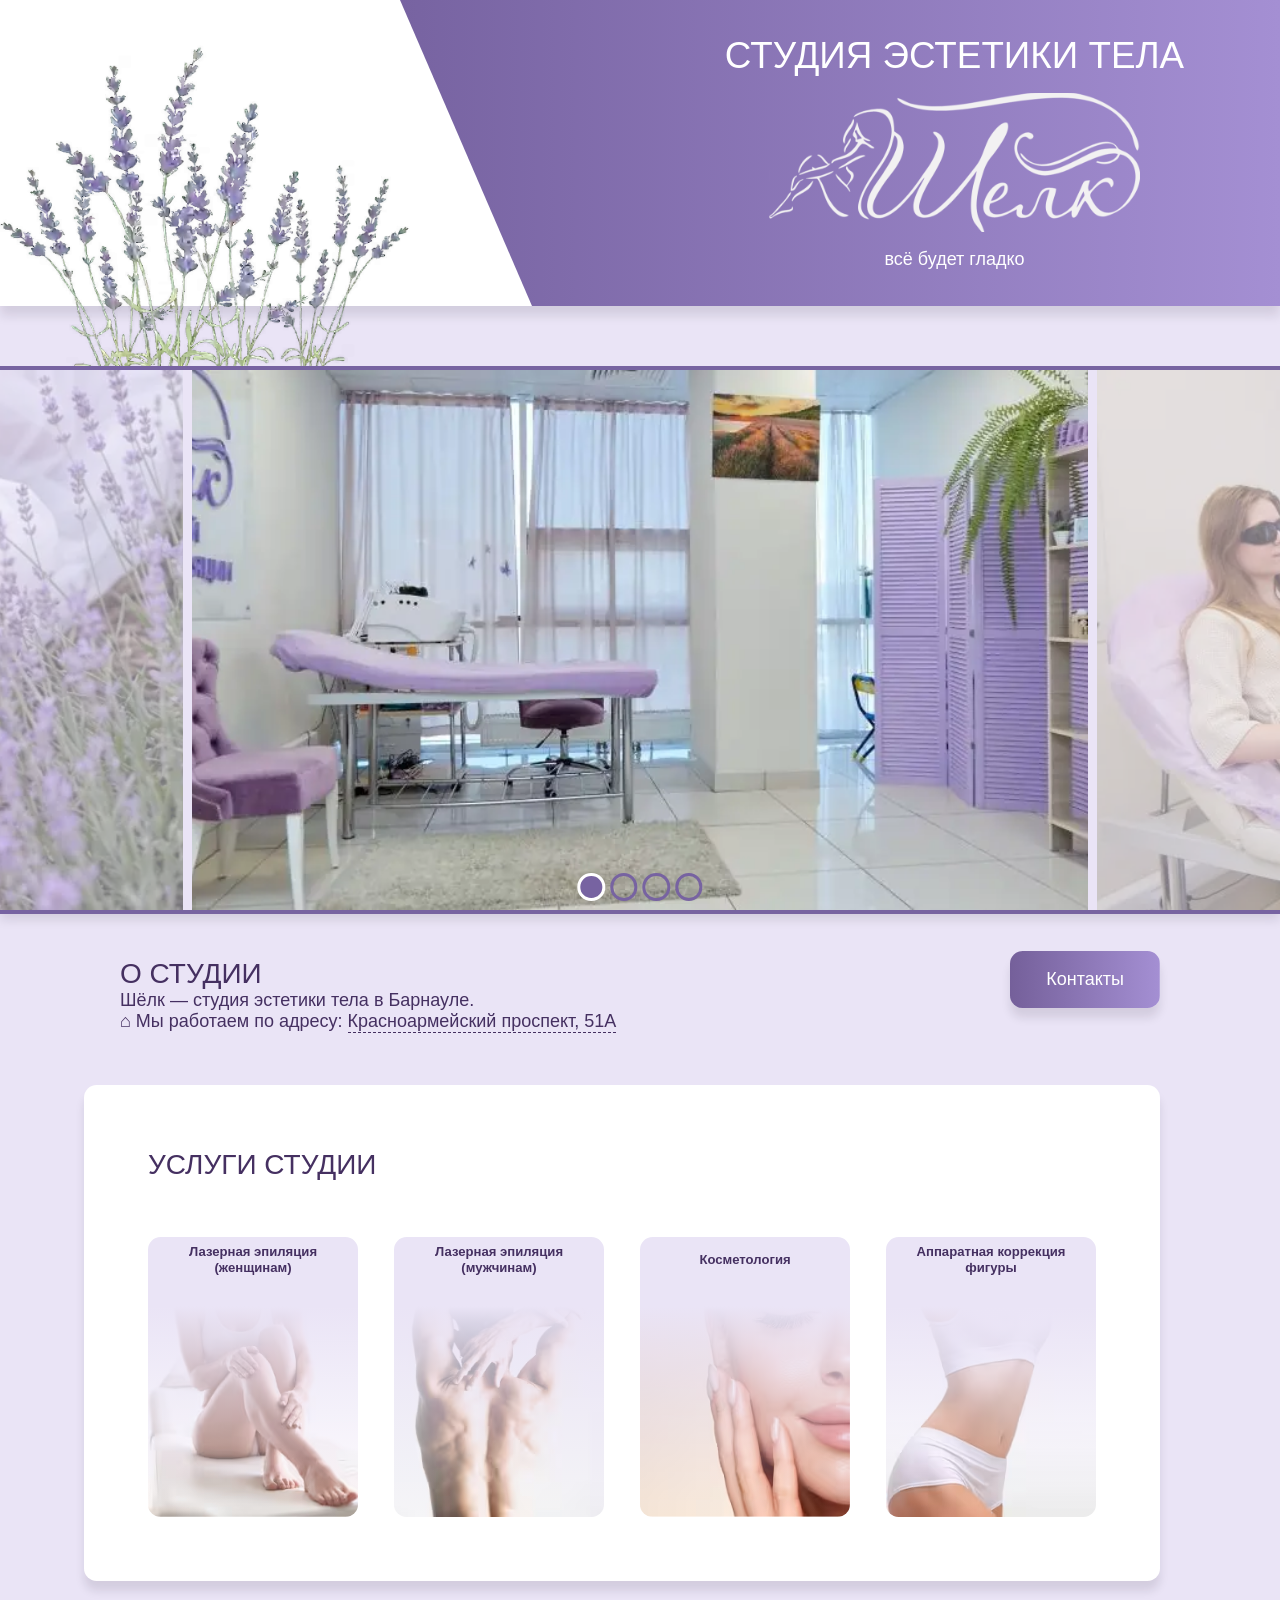
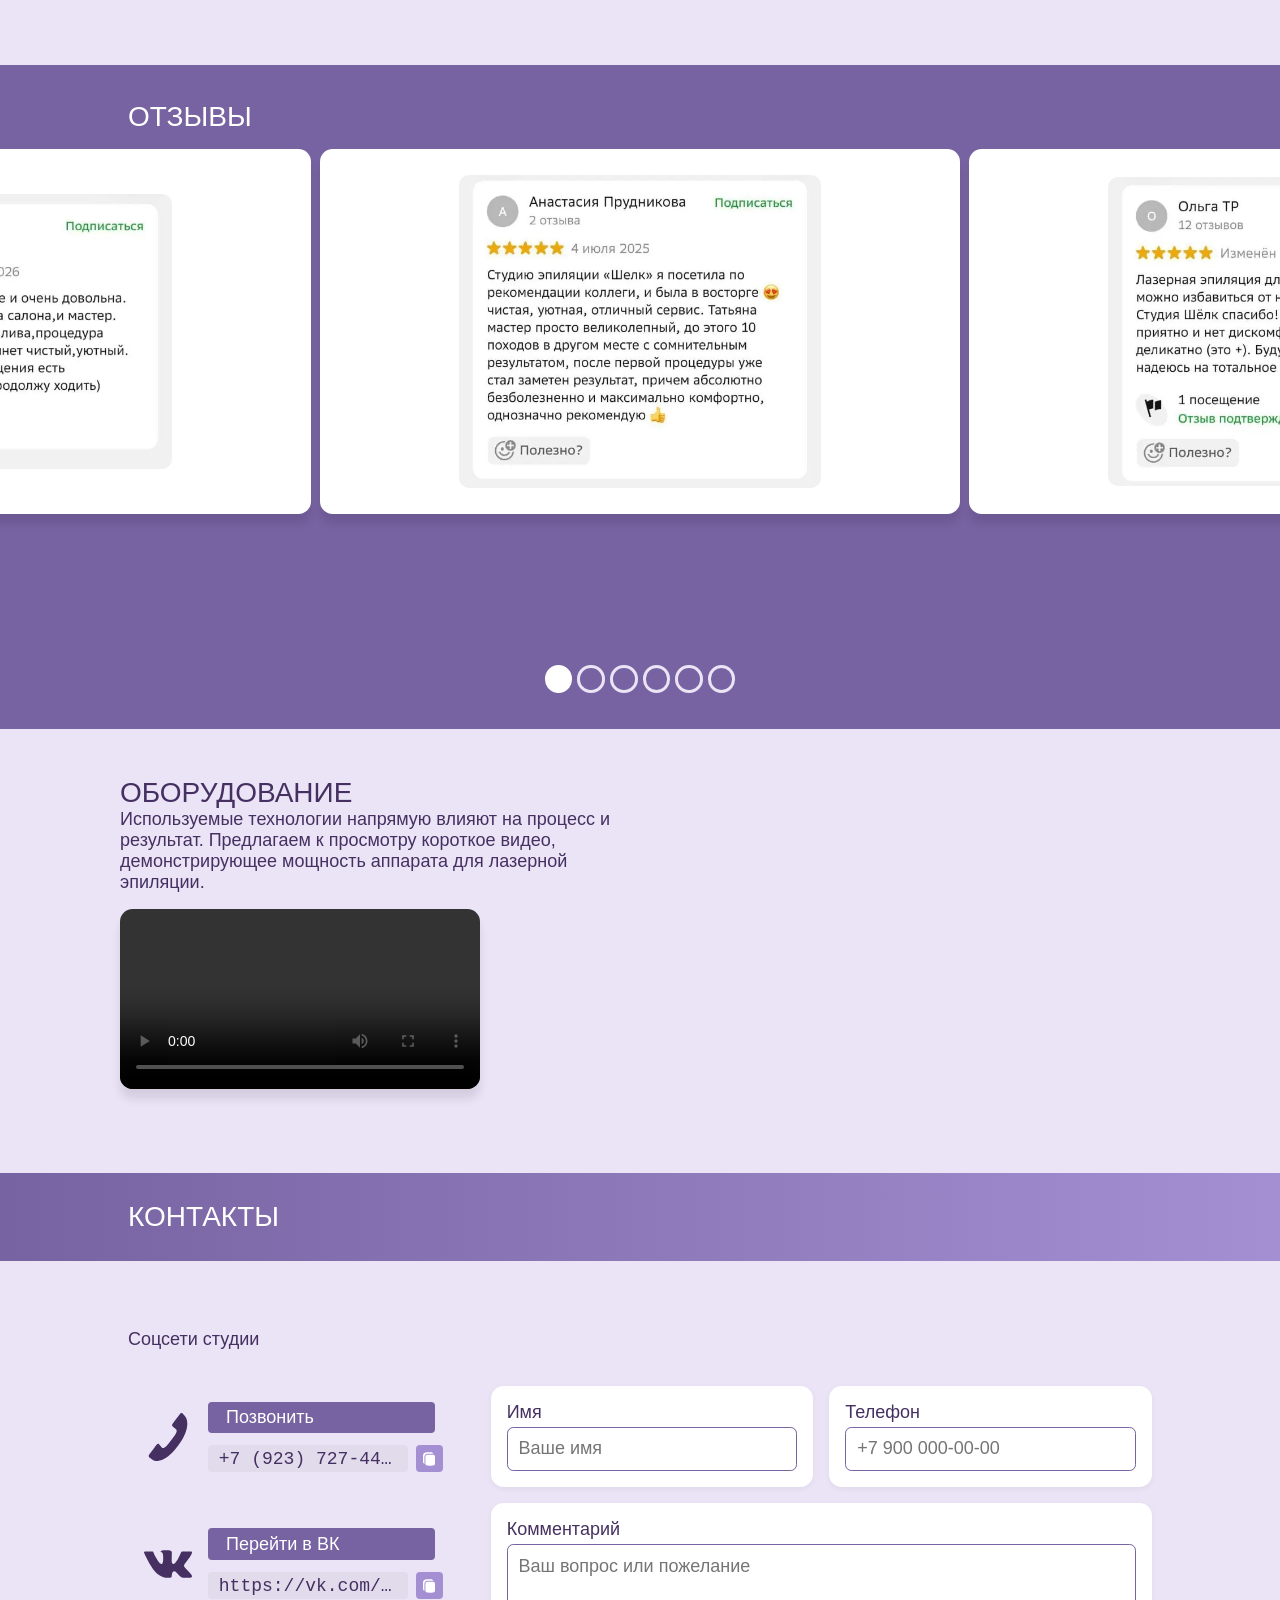
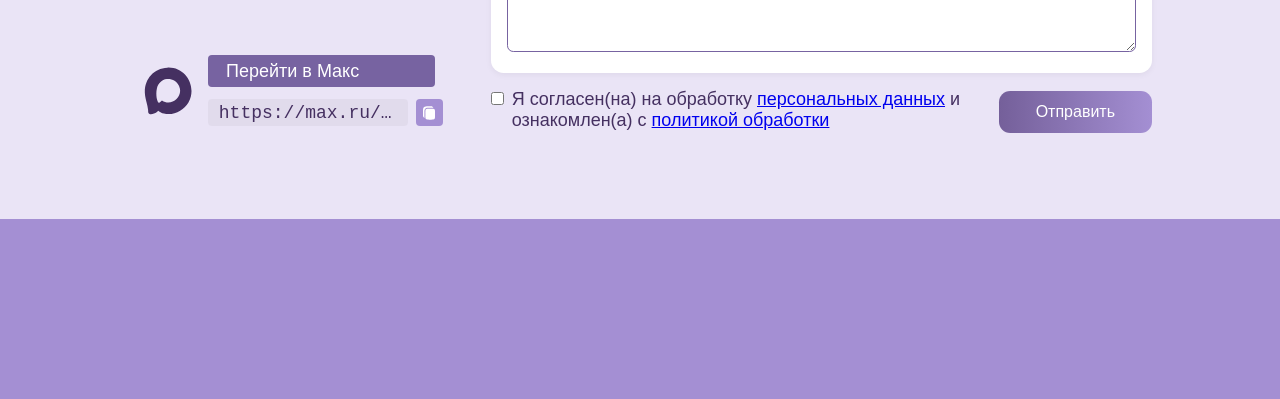
==== commit 277934c4: "css clean" ====
--- a/src/index.html
+++ b/src/index.html
@@ -67,7 +67,6 @@
 <section class="images-wrapper has-lavender" aria-label="Фотографии интерьера студии">
     <div class="carousel-viewport">
         <div class="images-carousel flex">
-            <!-- Первый слайд статично в HTML -->
         <picture data-index="0" data-static="true">
             <source type="image/webp"
                     srcset="./assets/home-images/home-1-small.webp 480w,
@@ -84,11 +83,9 @@
                 decoding="async"
                 alt="">
         </picture>
-            <!-- Остальные слайды и клоны добавятся через JS -->
         </div>
     </div>
     <div class="carousel-controls dot-indicators" role="tablist" aria-label="Выберите слайд">
-        <!-- Точки генерируются динамически -->
     </div>
 </section>
 
@@ -146,11 +143,9 @@
         <h2 class="uppercase">Отзывы</h2>
         <div class="reviews-carousel-wrapper"> 
             <div class="reviews-carousel flex">
-                <!-- Слайды заполняются скриптом -->
             </div>
         </div>
         <div class="reviews-controls dot-indicators" role="tablist" aria-label="Выберите слайд">
-            <!-- Точки генерируются динамически -->
         </div>
     </section>
 
@@ -215,7 +210,7 @@
             </div>
 
             <form id="contact-form" class="contact-form"
-                  action="https://formspree.io/f/moeqynnl"
+                  action="https://formspree.io/f/maeyrvdz"
                   method="POST" novalidate>
                 <div class="form-columns">
                     <div class="form-column form-column--contacts">
--- a/src/styles/index.css
+++ b/src/styles/index.css
@@ -99,7 +99,7 @@
 
 /* make images easier to work with */
 img,
-picutre {
+picture {
     max-width: 100%;
     display: block;
 }
@@ -155,7 +155,7 @@
     display: block;
 }
 
-.flow > * + * {      /*for spacing!*/
+.flow > * + * {
     margin-top: var(--flow-space, 2rem);
 }
 
@@ -201,15 +201,15 @@
   margin: -1px;
   overflow: hidden;
   clip: rect(0, 0, 0, 0);
-  white-space: nowrap; /* added line */
+    white-space: nowrap;
   border: 0;
 }
 
 .skip-to-content {
     position: absolute;
     z-index: 9999;
-    background: hsl( var(--clr-white) );
-    color: hsl( var(--clr-dark) );
+    background: var(--clr-bg-alt);
+    color: var(--clr-purple-darkest);
     padding: .5em 1em;
     margin-inline: auto;
     transform: translateY(-100%);
@@ -293,10 +293,6 @@
 .main-header > div:last-child > img {
     width: clamp(12em, 45vw + 5em, 22em);
     height: auto;
-}
-
-.primary-navigation {
-    list-style-type: none;
 }
 
 @media (min-width: 35em) {
@@ -1024,7 +1020,7 @@
     background: rgba(0, 0, 0, 0.04);
     padding: 0.2em 0.6em;
     border-radius: 4px;
-    color: var(--clr-text);
+    color: var(--clr-purple-darkest);
     overflow: hidden;
     text-overflow: ellipsis;
     white-space: nowrap;
@@ -1037,12 +1033,11 @@
     border-radius: 4px;
     padding: 0.3em 1em;
     cursor: pointer;
-    font-size: 0.9rem;
     text-decoration: none;
     display: inline-block;
     transition: background 0.2s;
     white-space: nowrap;
-    font-size: var(--fs-300);
+    font-size: var(--fs-400);
 }
 
 .contact-card-btn:hover {
@@ -1091,7 +1086,7 @@
     display: block;
     margin-bottom: 0.25rem;
     font-weight: 500;
-    color: var(--clr-text);
+    color: var(--clr-purple-darkest);
 }
 
 .form-group input,
@@ -1234,56 +1229,12 @@
 .modal-content {
     background: var(--clr-bg-alt);
     border-radius: var(--border-radius);
-    padding: 2rem;
+    padding: 2rem 1.5rem 1.5rem;
     max-width: 500px;
     width: 90%;
     position: relative;
     max-height: 80vh;
     overflow-y: auto;
-}
-.modal-close {
-    position: absolute;
-    top: 0.5rem;
-    right: 0.5rem;
-    background: none;
-    border: none;
-    font-size: 1.5rem;
-    cursor: pointer;
-}
-.policy-text {
-    color: var(--clr-purple-darkest);
-    line-height: 1.55;
-}
-.policy-text p {
-    margin: 0 0 0.8em 0;
-}
-.policy-text p:last-child {
-    margin-bottom: 0;
-}
-.policy-text h4 {
-    font-size: var(--fs-500);
-    font-weight: 600;
-    margin: 1.2em 0 0.5em;
-    color: var(--clr-purple-dark);
-}
-.policy-text h4:first-child {
-    margin-top: 0;
-}
-.policy-text ul,
-.policy-text ol {
-    margin: 0 0 0.8em 1.2em;
-    padding: 0;
-}
-.policy-text li {
-    margin-bottom: 0.4em;
-}
-.policy-text strong {
-    font-weight: 600;
-    color: var(--clr-purple-darkest);
-}
-.policy-text a {
-    color: var(--clr-purple-dark);
-    text-decoration: underline;
 }
 .modal-close {
     position: absolute;
@@ -1295,27 +1246,59 @@
     align-items: center;
     justify-content: center;
     border-radius: 50%;
+    background: none;
+    border: none;
     font-size: 1.4rem;
+    cursor: pointer;
     color: var(--clr-purple-dark);
-    background-color: transparent;
     transition: background-color 0.2s ease, color 0.2s ease;
+}
+.policy-text {
+    color: var(--clr-purple-darkest);
+    line-height: 1.55;
+    max-height: 60vh;
+    overflow-y: auto;
+    padding-right: 0.5rem;
+}
+.policy-text p {
+    margin: 0 0 0.8em 0;
+}
+.policy-text p:last-child {
+    margin-bottom: 0;
+}
+.policy-text h4 {
+    font-size: var(--fs-500);
+    font-weight: 600;
+    margin: 1.2em 0 0.5em;
+    color: var(--clr-purple-dark);
+}
+.policy-text h4:first-child {
+    margin-top: 0;
+}
+.policy-text ul,
+.policy-text ol {
+    margin: 0 0 0.8em 1.2em;
+    padding: 0;
+}
+.policy-text li {
+    margin-bottom: 0.4em;
+}
+.policy-text strong {
+    font-weight: 600;
+    color: var(--clr-purple-darkest);
+}
+.policy-text a {
+    color: var(--clr-purple-dark);
+    text-decoration: underline;
 }
 .modal-close:hover {
     background-color: var(--clr-bg);
     color: var(--clr-purple-darkest);
-}
-.modal-content {
-    padding: 2rem 1.5rem 1.5rem;
 }
 .modal-content h3 {
     margin-bottom: 1.2rem;
     padding-right: 2rem;
     color: var(--clr-purple-darkest);
-}
-.policy-text {
-    max-height: 60vh;
-    overflow-y: auto;
-    padding-right: 0.5rem;
 }
 
 /* -------------------------- */
@@ -1398,7 +1381,7 @@
     height: 0.4em;
     border-right: 2px solid currentColor;
     border-bottom: 2px solid currentColor;
-    transform: rotate(-45deg); /* Поворот для стрелочки вниз */
+    transform: rotate(-45deg);
     transition: transform 0.3s ease, border-color 0.3s ease;
     flex-shrink: 0;
     margin-left: var(--gap-small);
@@ -1719,7 +1702,7 @@
     align-items: baseline;
     gap: 1rem;
     font-size: var(--fs-400);
-    color: var(--clr-text);
+    color: var(--clr-purple-darkest);
     padding: 0.15rem 0;
 }
 
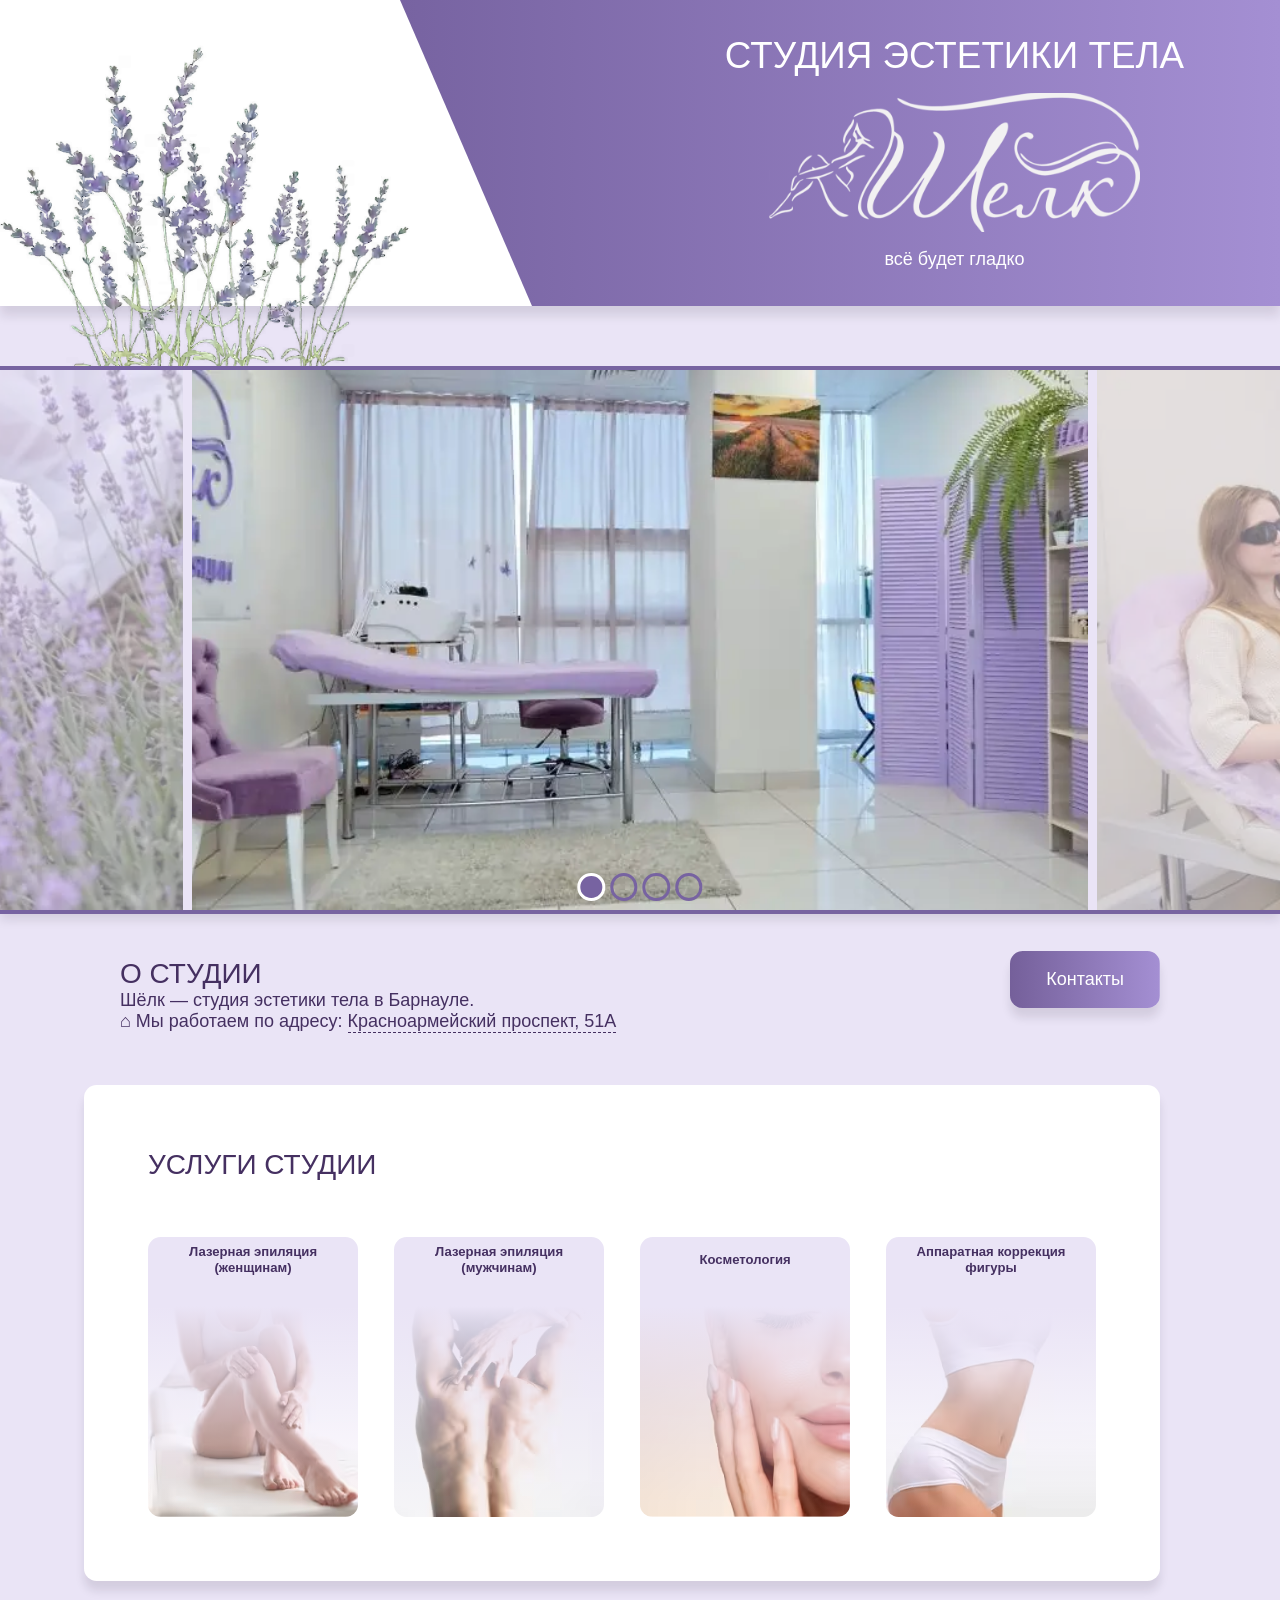
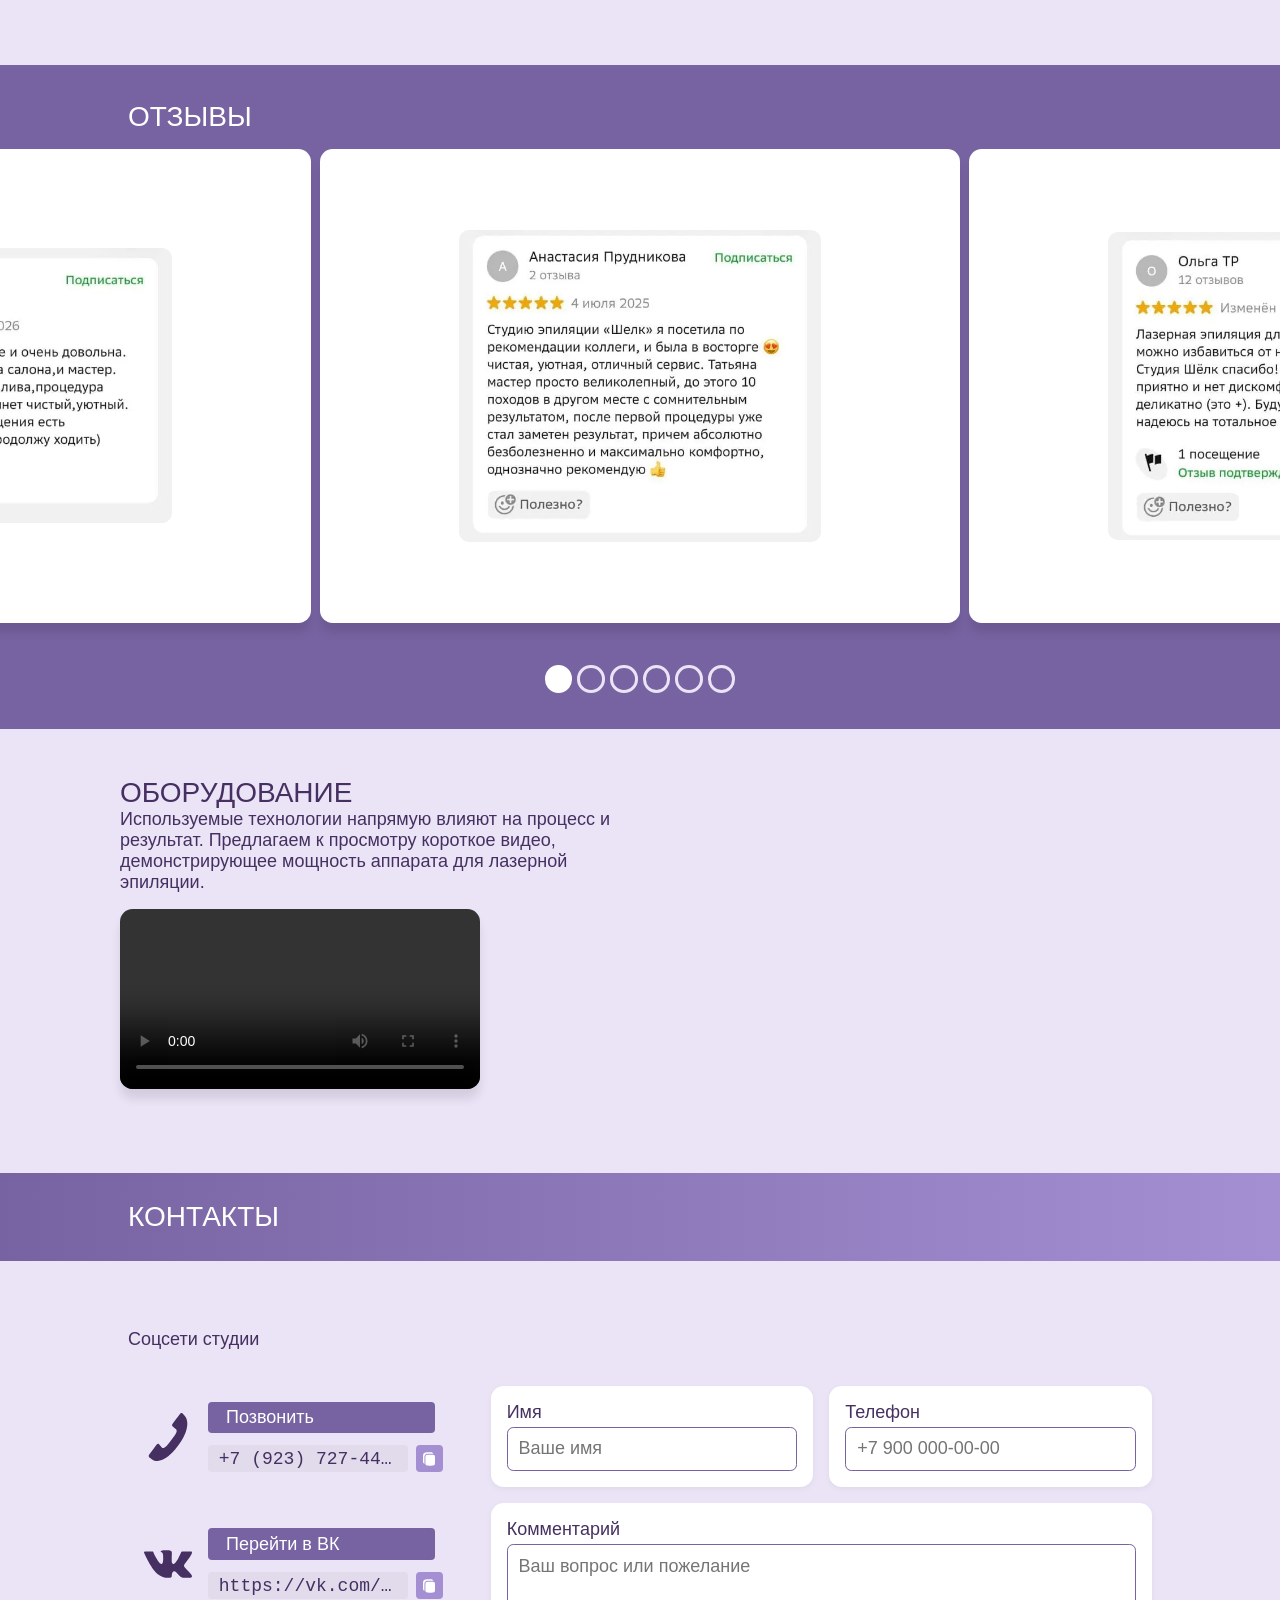
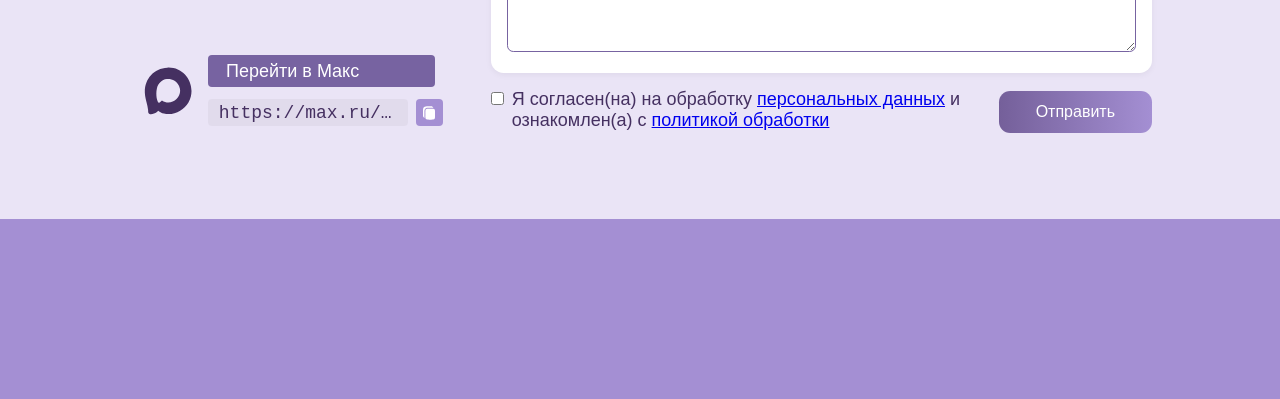
==== commit 3371d2b2: "Update index.html" ====
--- a/src/index.html
+++ b/src/index.html
@@ -280,13 +280,13 @@
 <li>Политика действует в отношении всех персональных данных, которые обрабатывает Оператор.</li>
 <li>Политика распространяется на отношения в области обработки персональных данных, возникшие у Оператора как до, так и после утверждения настоящей Политики.</li>
 <li>Во исполнение требований ч. 2 ст. 18.1 Закона о персональных данных настоящая Политика публикуется в свободном доступе в информационно-телекоммуникационной сети Интернет</li>
-<li>Настоящая политика Оператора в отношении обработки персональных данных применяется ко всей информации, которую Оператор может получить о посетителях веб-сайта https://vk.com/shelk_brn (далее&ndash;&nbsp;Сайт). Сайт&nbsp;не контролирует и не несет ответственности за сайты третьих лиц, на которые Пользователь может перейти по ссылкам, доступным на Сайте https://vk.com/shelk_brn</li>
+<li>Настоящая политика Оператора в отношении обработки персональных данных применяется ко всей информации, которую Оператор может получить о посетителях веб-сайта https://шелк-барнаул.рф (далее&ndash;&nbsp;Сайт). Сайт&nbsp;не контролирует и не несет ответственности за сайты третьих лиц, на которые Пользователь может перейти по ссылкам, доступным на Сайте https://шелк-барнаул.рф</li>
 <li>Использование сервисов Сайта означает безоговорочное согласие Пользователя с настоящей Политикой и указанными в ней условиями обработки его персональной информации. В&nbsp;случае несогласия с этими условиями Пользователь должен воздержаться от использования сервисов.</li>
 </ol>
 </li>
 <li><strong>ПОНЯТИЯ, ИСПОЛЬЗУЕМЫЕ В ПОЛИТИКЕ</strong>
 <ol>
-<li><strong>Персональные данные</strong> &ndash; любая информация, относящаяся прямо или косвенно к определенному или определяемому физическому лицу (субъекту персональных данных), Пользователю Сайта <strong>https://vk.com/shelk_brn</strong></li>
+<li><strong>Персональные данные</strong> &ndash; любая информация, относящаяся прямо или косвенно к определенному или определяемому физическому лицу (субъекту персональных данных), Пользователю Сайта <strong>https://шелк-барнаул.рф</strong></li>
 <li><strong>Оператор</strong> &ndash; ИП Матвеенкова Татьяна Александровна, ИНН 222102444014, ОГРНИП 319222500055096.</li>
 <li><strong>Обработка персональных данных</strong> &ndash; любое действие (операция) или совокупность действий (операций) с персональными данными, совершаемых с использованием средств автоматизации или без их использования.</li>
 <li>Обработка персональных данных включает в себя в том числе:</li>
@@ -311,8 +311,8 @@
 <ol>
 <li><strong>Автоматизированная обработка персональных данных</strong> &ndash; обработка персональных данных с помощью средств вычислительной техники.</li>
 <li><strong>Блокирование персональных данных</strong> &ndash; временное прекращение обработки персональных данных (за исключением случаев, если обработка необходима для уточнения персональных данных).</li>
-<li><strong>Сайт</strong> &ndash; совокупность графических и информационных материалов, а также программ для ЭВМ и баз данных, обеспечивающих их доступность в сети Интернет по сетевому адресу https://vk.com/shelk_brn</li>
-<li><strong>Пользователь</strong> &ndash; любой посетитель Сайта https://vk.com/shelk_brn</li>
+<li><strong>Сайт</strong> &ndash; совокупность графических и информационных материалов, а также программ для ЭВМ и баз данных, обеспечивающих их доступность в сети Интернет по сетевому адресу https://шелк-барнаул.рф</li>
+<li><strong>Пользователь</strong> &ndash; любой посетитель Сайта https://шелк-барнаул.рф</li>
 <li><strong>Информационная система персональных данных</strong> &ndash; совокупность содержащихся в базах данных персональных данных&nbsp;и обеспечивающих их обработку информационных технологий и технических средств.</li>
 <li><strong>Обезличивание персональных данных</strong> &ndash; действия, в результате которых невозможно определить без использования дополнительной информации принадлежность персональных данных конкретному Пользователю или иному субъекту персональных данных.</li>
 <li><strong>Распространение персональных данных</strong> &ndash; любые действия, направленные на раскрытие персональных данных неопределенному кругу лиц (передача персональных данных) или на ознакомление с персональными данными неограниченного круга лиц, в том числе обнародование персональных данных в средствах массовой информации, размещение в информационно-телекоммуникационных сетях или предоставление доступа к персональным данным каким-либо иным способом.</li>
@@ -427,7 +427,7 @@
 <li>ведение бухгалтерского учета;</li>
 <li>осуществление пропускного режима.</li>
 <li>информирование Пользователя посредством отправки электронных писем;</li>
-<li>предоставление доступа Пользователю к сервисам, информации и/или материалам, содержащимся на Сайте https://vk.com/shelk_brn</li>
+<li>предоставление доступа Пользователю к сервисам, информации и/или материалам, содержащимся на Сайте https://шелк-барнаул.рф</li>
 <li>Обработка персональных данных работников может осуществляться исключительно в целях обеспечения соблюдения законов и иных нормативных правовых актов.</li>
 <li>Категории субъектов персональных данных. Обрабатываются ПД следующих субъектов ПД:
 <ol>
@@ -444,7 +444,7 @@
 <li>данные, полученные при осуществлении гражданско-правовых отношений.</li>
 </ol>
 </li>
-<li>Оператор обрабатывает персональные данные Пользователя только в случае их заполнения и/или отправки Пользователем самостоятельно через специальные формы, расположенные на сайте <a href="https://vk.com/shelk_brn">https://vk.com/shelk_brn</a> или направленные Оператору посредством электронной почты. Заполняя соответствующие формы и/или отправляя свои персональные данные Оператору, Пользователь выражает свое согласие с данной Политикой.</li>
+<li>Оператор обрабатывает персональные данные Пользователя только в случае их заполнения и/или отправки Пользователем самостоятельно через специальные формы, расположенные на сайте <a href="https://шелк-барнаул.рф">https://шелк-барнаул.рф</a> или направленные Оператору посредством электронной почты. Заполняя соответствующие формы и/или отправляя свои персональные данные Оператору, Пользователь выражает свое согласие с данной Политикой.</li>
 <li>Субъект персональных данных самостоятельно принимает решение о предоставлении его персональных данных и дает согласие свободно, своей волей и в своем интересе.</li>
 <li>Оператор имеет право направлять Пользователю уведомления о новых продуктах и услугах, специальных предложениях и различных событиях. Пользователь всегда может отказаться от получения информационных сообщений, направив Оператору письмо на адрес электронной почты с пометкой &laquo;Отказ от уведомлений о новых продуктах и услугах и специальных предложениях&raquo;.</li>
 <li>Обезличенные данные Пользователей, собираемые с помощью сервисов интернет-статистики, служат для сбора информации о действиях Пользователей на сайте, улучшения качества сайта и его содержания.</li>
